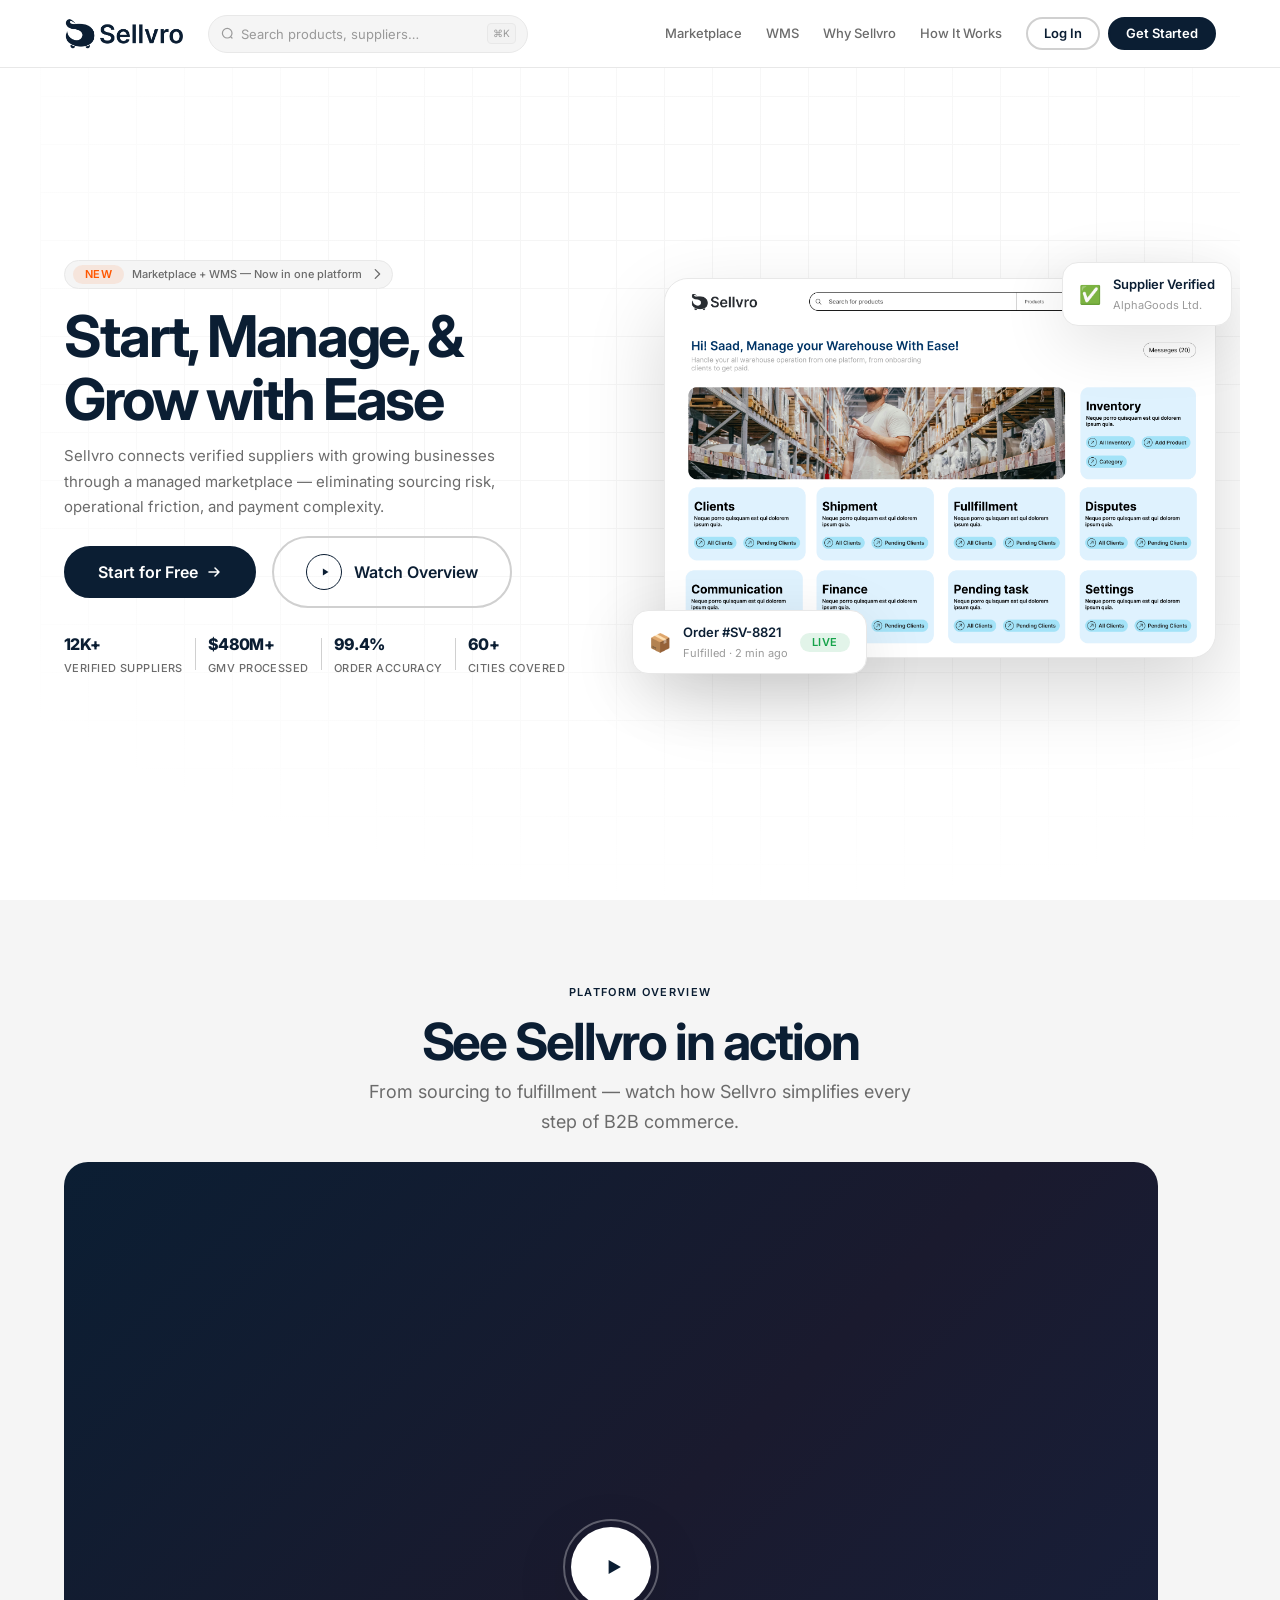
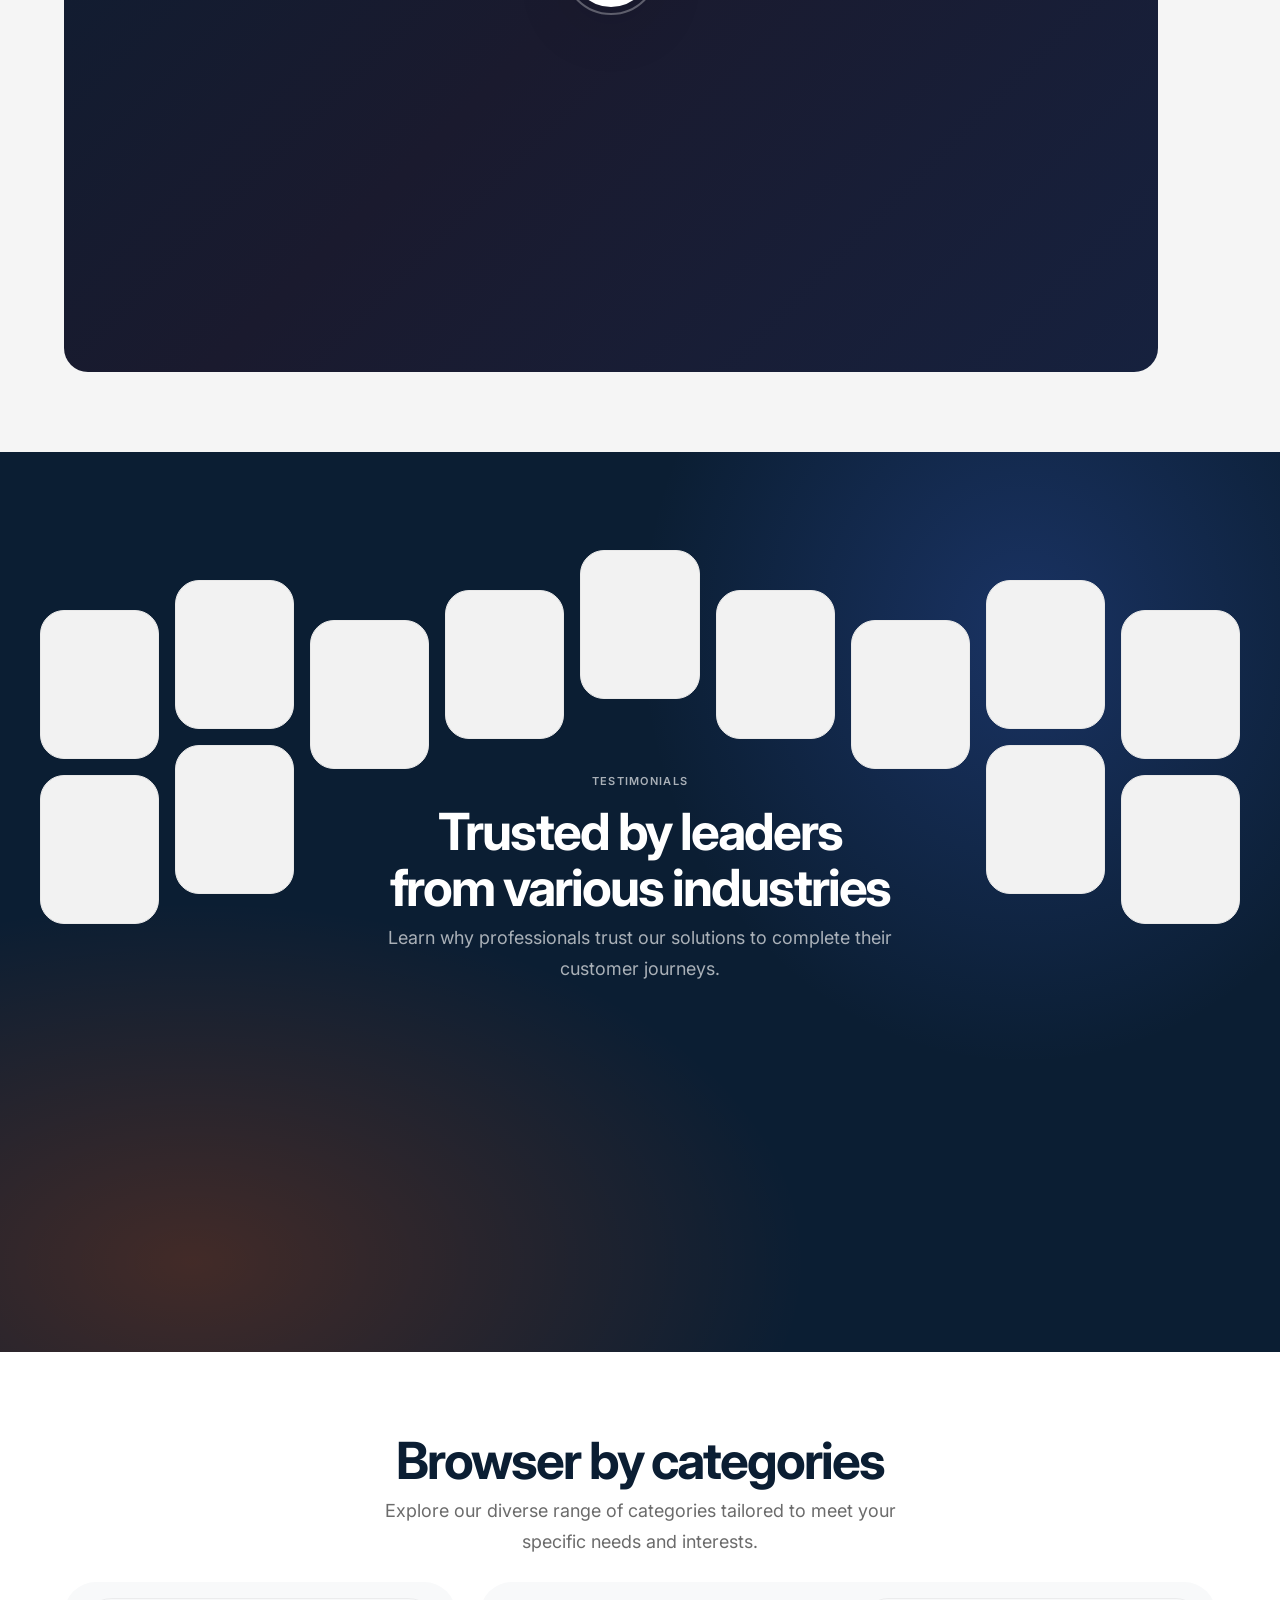
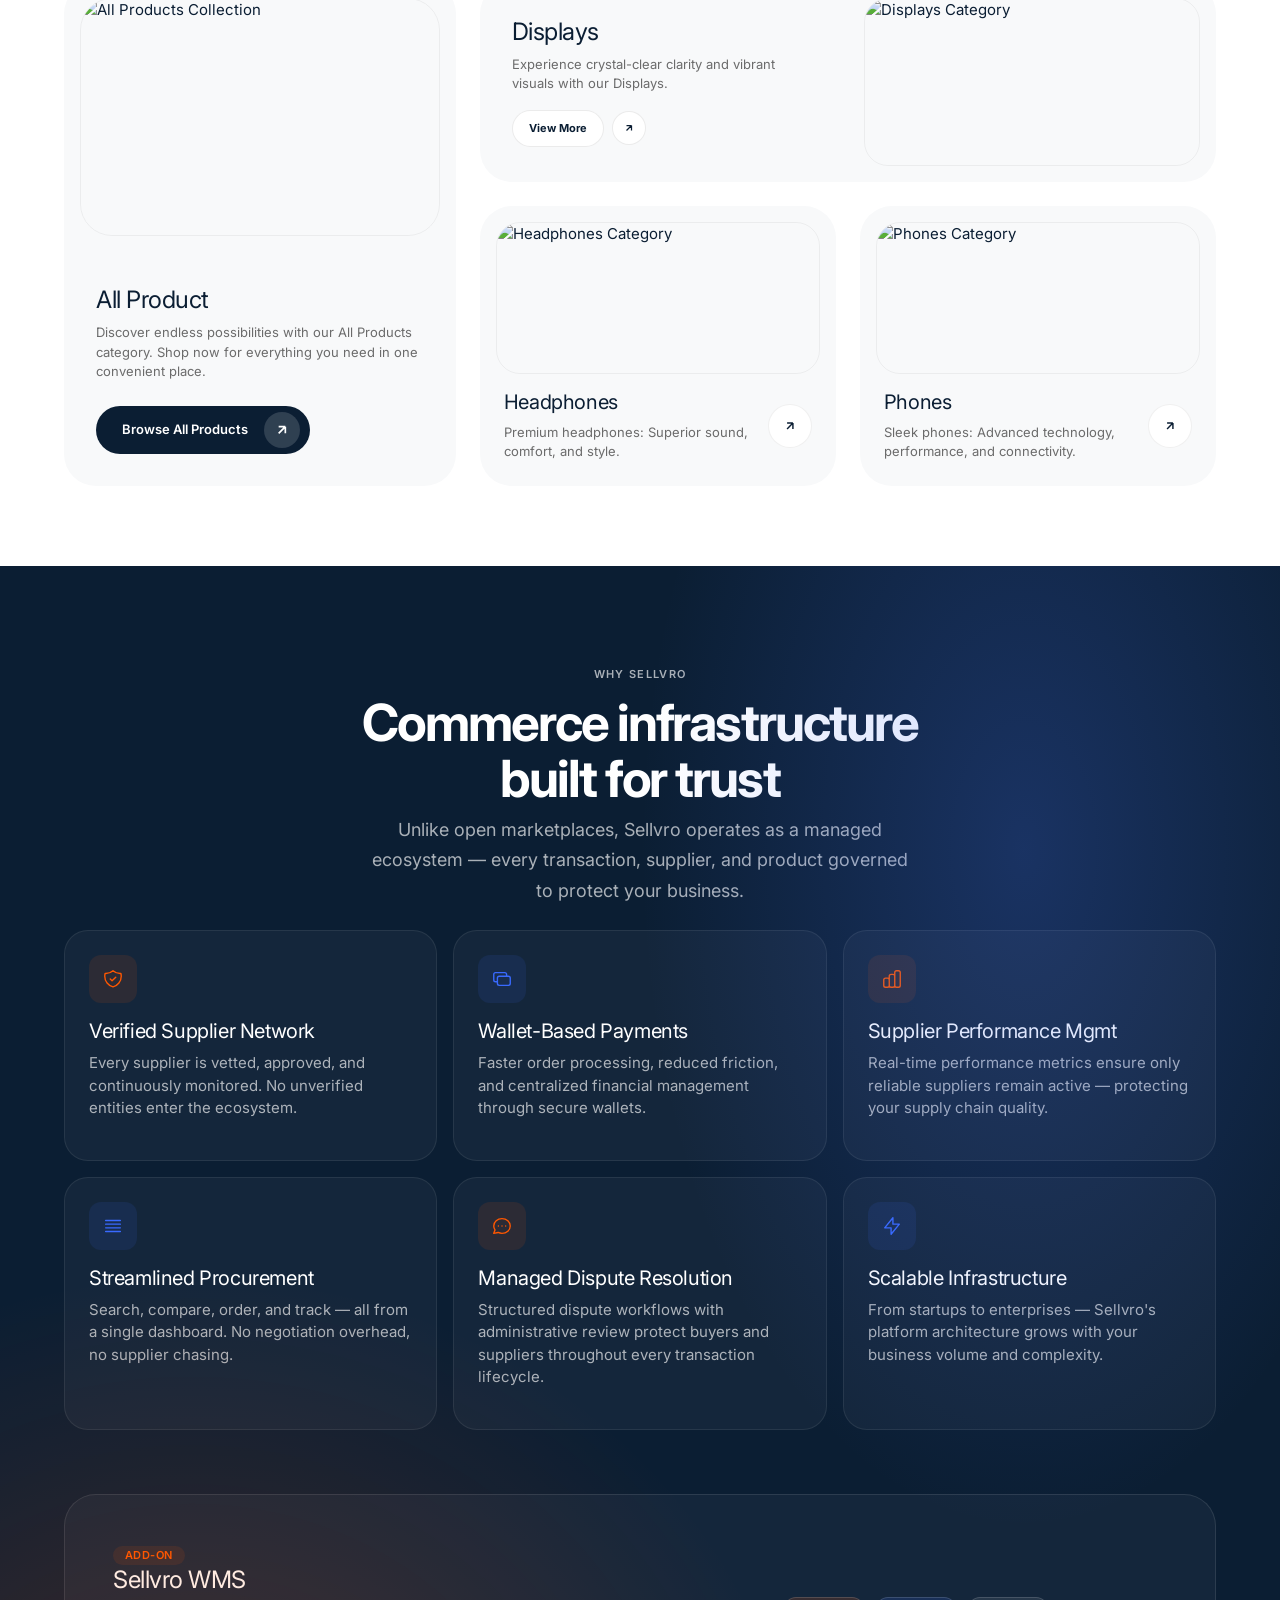
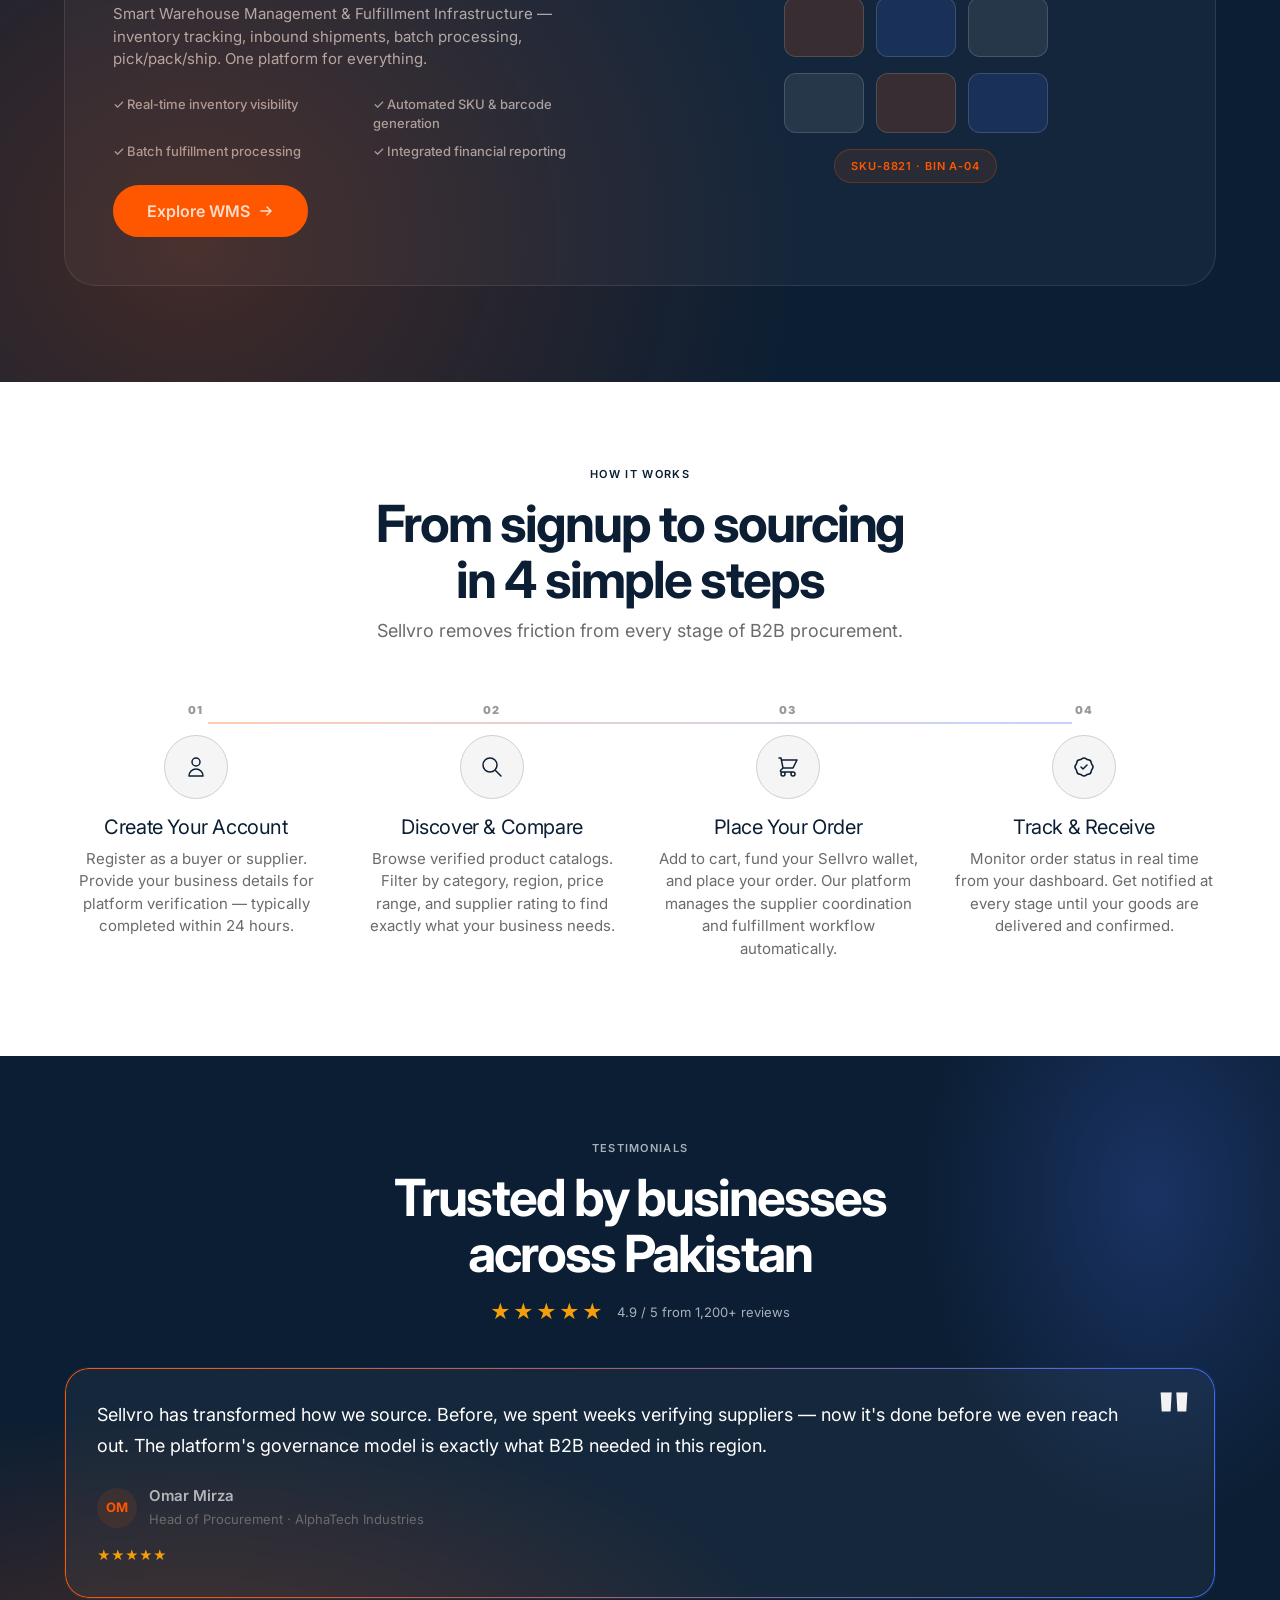
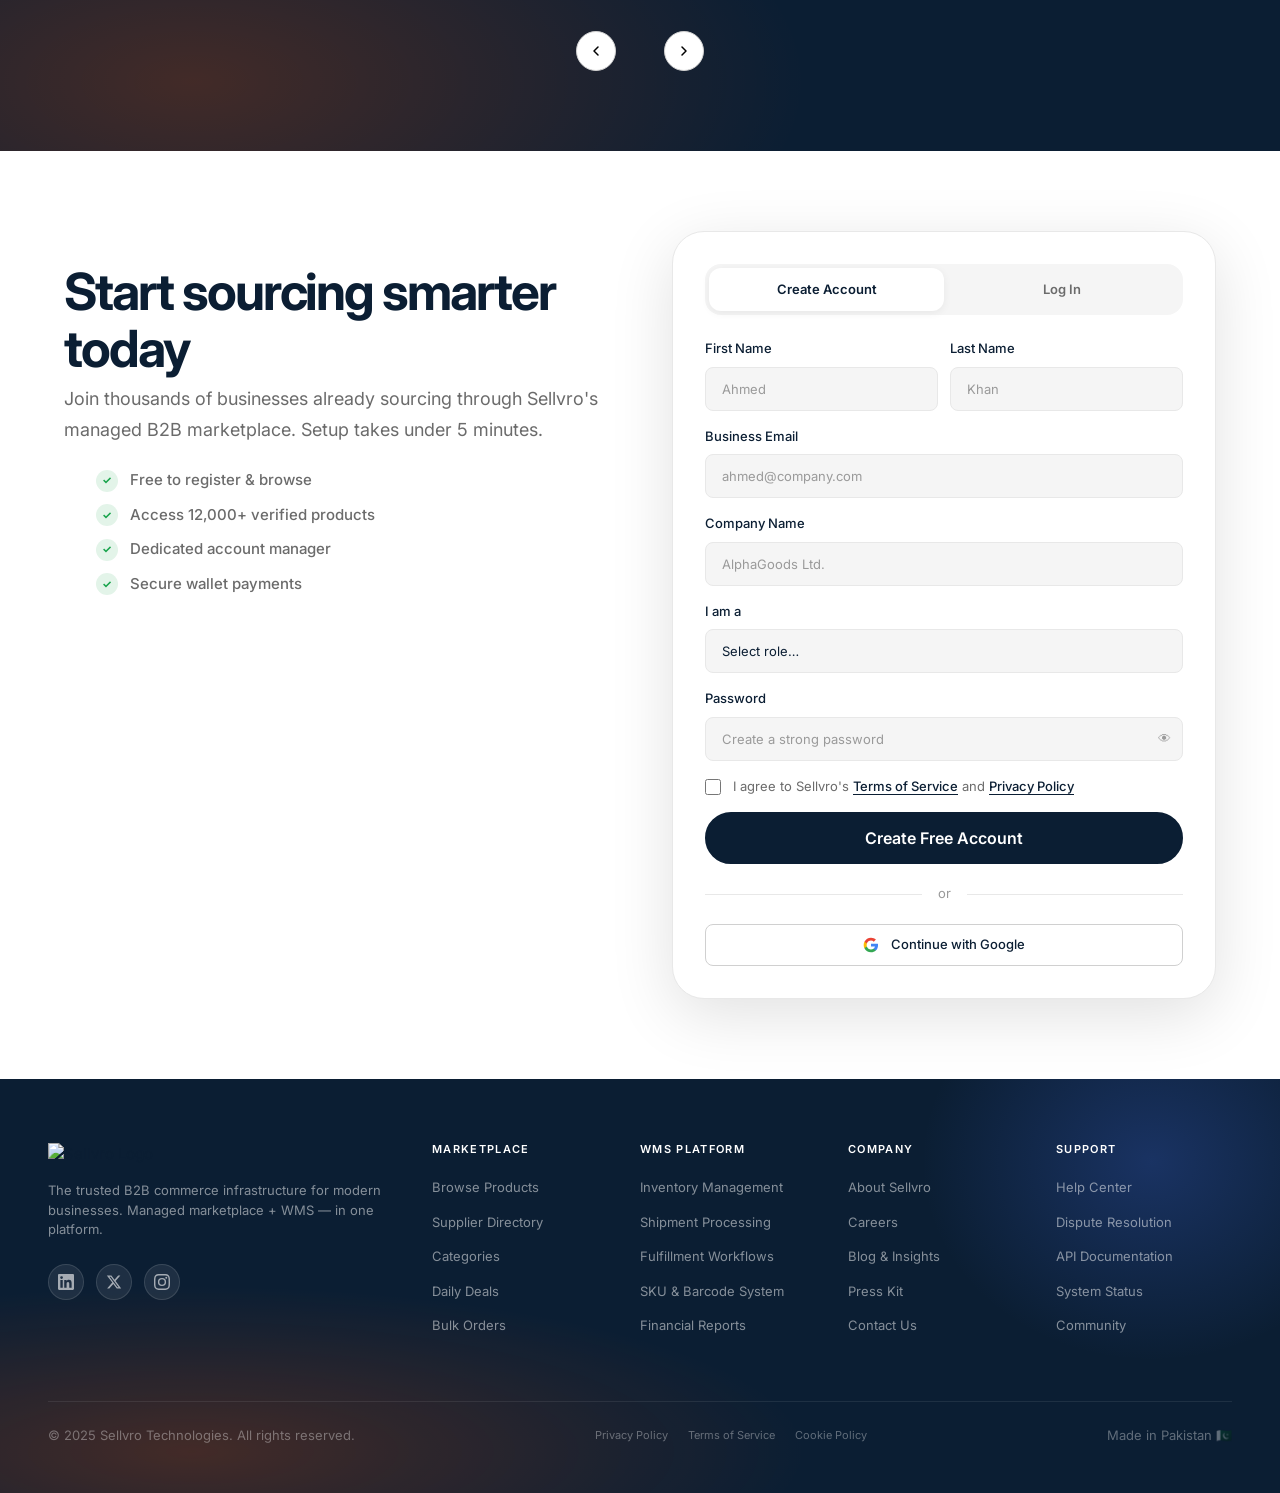
==== index.html @ 4a3aefc6 "8:10 pm 28 may 2026" ====
<!DOCTYPE html>
<html lang="en">
<head>
  <meta charset="UTF-8" />
  <meta name="viewport" content="width=device-width, initial-scale=1.0" />
  <title>Sellvro</title>
  <link rel="preconnect" href="https://fonts.googleapis.com" />
  <link rel="preconnect" href="https://fonts.gstatic.com" crossorigin />
  <link href="https://fonts.googleapis.com/css2?family=Inter:wght@300;400;500;600;700;800;900&display=swap" rel="stylesheet" />
  <link rel="stylesheet" href="https://cdn.jsdelivr.net/npm/bootstrap@5.3.3/dist/css/bootstrap.min.css" />
  <link rel="stylesheet" href="styles.css" />
  <link rel="icon" href="images\favicon.png" />
</head>
<body>

  <!-- ═══════════════════════════════════════ NAVBAR ═══════════════════════════════════════ -->
  <nav class="sv-nav" id="svNav">
    <div class="sv-nav__inner">
      <a href="#" class="sv-nav__logo">
        <img width="120px" src="images\logo.png" alt="Sellvro Logo" />
      </a>

      <div class="sv-nav__search" id="searchWrapper">
        <svg class="sv-nav__search-icon" viewBox="0 0 20 20" fill="none" xmlns="http://www.w3.org/2000/svg">
          <circle cx="9" cy="9" r="6" stroke="currentColor" stroke-width="1.5"/>
          <path d="M15 15L13.5 13.5" stroke="currentColor" stroke-width="1.5" stroke-linecap="round"/>
        </svg>
        <input type="text" class="sv-nav__search-input" placeholder="Search products, suppliers…" id="navSearch" />
        <kbd class="sv-nav__search-kbd">⌘K</kbd>
      </div>

      <ul class="sv-nav__links">
        <li><a href="#marketplace">Marketplace</a></li>
        <li><a href="#wms">WMS</a></li>
        <li><a href="#why-us">Why Sellvro</a></li>
        <li><a href="#process">How It Works</a></li>
      </ul>

      <div class="sv-nav__actions">
        <a href="#auth" class="sv-btn sv-btn--ghost sv-btn--sm" data-auth="login">Log In</a>
        <a href="#auth" class="sv-btn sv-btn--primary sv-btn--sm" data-auth="signup">Get Started</a>
      </div>

      <button class="sv-nav__burger" id="navBurger" aria-label="Toggle menu">
        <span></span><span></span><span></span>
      </button>
    </div>

    <div class="sv-nav__mobile-menu" id="mobileMenu">
      <ul>
        <li><a href="#marketplace">Marketplace</a></li>
        <li><a href="#wms">WMS</a></li>
        <li><a href="#why-us">Why Sellvro</a></li>
        <li><a href="#process">How It Works</a></li>
      </ul>
      <div class="sv-nav__mobile-actions">
        <a href="#auth" class="sv-btn sv-btn--ghost sv-btn--full" data-auth="login">Log In</a>
        <a href="#auth" class="sv-btn sv-btn--primary sv-btn--full" data-auth="signup">Get Started</a>
      </div>
    </div>
  </nav>

  <!-- ═══════════════════════════════════════ HERO ═══════════════════════════════════════ -->
  <section class="sv-hero" id="hero">
    <div class="sv-hero__bg-grid"></div>
    <div class="sv-hero__noise"></div>

    <div class="sv-hero__inner">
      <div class="sv-hero__badge">
        <span class="sv-badge sv-badge--orange">New</span>
        <span>Marketplace + WMS — Now in one platform</span>
        <svg viewBox="0 0 16 16" fill="none"><path d="M6 3l5 5-5 5" stroke="currentColor" stroke-width="1.5" stroke-linecap="round" stroke-linejoin="round"/></svg>
      </div>

      <h1 class="sv-hero__headline">
        Start, Manage, & <br> Grow with Ease
        <!-- The Trusted<br />
        <span class="sv-hero__headline-accent">B2B Commerce</span><br />
        Infrastructure -->
      </h1>

      <p class="sv-hero__sub">
        Sellvro connects verified suppliers with growing businesses through a managed marketplace — eliminating sourcing risk, operational friction, and payment complexity.
      </p>

      <div class="sv-hero__cta-group">
        <a href="#auth" class="sv-btn sv-btn--primary sv-btn--lg" data-auth="signup">
          Start for Free
          <svg viewBox="0 0 16 16" fill="none"><path d="M3 8h10M9 4l4 4-4 4" stroke="currentColor" stroke-width="1.5" stroke-linecap="round" stroke-linejoin="round"/></svg>
        </a>
        <a href="#video" class="sv-btn sv-btn--ghost sv-btn--lg sv-btn--play">
          <span class="sv-btn__play-ring">
            <svg viewBox="0 0 20 20" fill="none"><polygon points="7,5 15,10 7,15" fill="currentColor"/></svg>
          </span>
          Watch Overview
        </a>
      </div>

      <div class="sv-hero__stats">
        <div class="sv-hero__stat">
          <span class="sv-hero__stat-num">12K+</span>
          <span class="sv-hero__stat-label">Verified Suppliers</span>
        </div>
        <div class="sv-hero__stat-divider"></div>
        <div class="sv-hero__stat">
          <span class="sv-hero__stat-num">$480M+</span>
          <span class="sv-hero__stat-label">GMV Processed</span>
        </div>
        <div class="sv-hero__stat-divider"></div>
        <div class="sv-hero__stat">
          <span class="sv-hero__stat-num">99.4%</span>
          <span class="sv-hero__stat-label">Order Accuracy</span>
        </div>
        <div class="sv-hero__stat-divider"></div>
        <div class="sv-hero__stat">
          <span class="sv-hero__stat-num">60+</span>
          <span class="sv-hero__stat-label">Cities Covered</span>
        </div>
      </div>
    </div>

    <div class="sv-hero__visual">
      <div class="sv-hero__dashboard-mock">
        <img src="images/dashboard.png" alt="Dashboard Mockup" class="sv-hero__dashboard-img" />
      </div>
      <!-- floating cards -->
      <div class="sv-hero__float sv-hero__float--order">
        <div class="sv-float__icon">📦</div>
        <div class="sv-float__info">
          <span class="sv-float__title">Order #SV-8821</span>
          <span class="sv-float__sub">Fulfilled · 2 min ago</span>
        </div>
        <span class="sv-badge sv-badge--green">Live</span>
      </div>
      <div class="sv-hero__float sv-hero__float--supplier">
        <div class="sv-float__icon">✅</div>
        <div class="sv-float__info">
          <span class="sv-float__title">Supplier Verified</span>
          <span class="sv-float__sub">AlphaGoods Ltd.</span>
        </div>
      </div>
    </div>
  </section>

  <!-- ═══════════════════════════════════════ VIDEO ═══════════════════════════════════════ -->
  <section class="sv-section sv-video-section" id="video">
    <div class="container">
   <div class="sv-section__header sv-section__header--center">
        <span class="sv-eyebrow-b">Platform Overview</span>
        <h2 class="sv-h2">See Sellvro in action</h2>
        <p class="sv-body-lg sv-muted">From sourcing to fulfillment — watch how Sellvro simplifies every step of B2B commerce.</p>
      </div> 
      <div class="sv-video-wrapper">
        <div class="sv-video-thumbnail" id="videoThumb">
          <div class="sv-video-thumbnail__overlay">
            <button class="sv-video-play-btn" id="videoPlayBtn" aria-label="Play video">
              <span class="sv-video-play-btn__ring"></span>
              <svg viewBox="0 0 32 32" fill="none"><polygon points="11,8 25,16 11,24" fill="currentColor"/></svg>
            </button>
            <!-- <div class="sv-video-thumbnail__labels">
              <span class="sv-badge sv-badge--white">3:42</span>
              <span class="sv-badge sv-badge--orange">New</span>
            </div> -->
          </div>
          <div class="sv-video-thumbnail__gradient"><iframe width="100%" height="100%" src="https://www.youtube.com/embed/miBDRJuQ6Cs?si=dpXSiiM44aup3DoH" title="YouTube video player" frameborder="0" allow="accelerometer; autoplay; clipboard-write; encrypted-media; gyroscope; picture-in-picture; web-share" referrerpolicy="strict-origin-when-cross-origin" allowfullscreen></iframe></div>
          <div class="sv-video-thumbnail__bg"><iframe width="100%" height="100%" src="https://www.youtube.com/embed/miBDRJuQ6Cs?si=dpXSiiM44aup3DoH" title="YouTube video player" frameborder="0" allow="accelerometer; autoplay; clipboard-write; encrypted-media; gyroscope; picture-in-picture; web-share" referrerpolicy="strict-origin-when-cross-origin" allowfullscreen></iframe></div>
        </div>
        <!-- Modal -->
        <div class="sv-video-modal" id="videoModal">
          <div class="sv-video-modal__backdrop" id="videoModalBackdrop"></div>
          <div class="sv-video-modal__inner">
            <button class="sv-video-modal__close" id="videoModalClose">✕</button>
            <div class="sv-video-modal__frame">
              <div class="sv-video-placeholder">
                <iframe width="100%" height="100%" src="https://www.youtube.com/embed/miBDRJuQ6Cs?si=dpXSiiM44aup3DoH" title="YouTube video player" frameborder="0" allow="accelerometer; autoplay; clipboard-write; encrypted-media; gyroscope; picture-in-picture; web-share" referrerpolicy="strict-origin-when-cross-origin" allowfullscreen></iframe>
              </div>
            </div>
          </div>
        </div>
      </div>
    </div>
  </section>

  <!-- ═══════════════════════════════════════ INFLUENCER COLLAB ═══════════════════════════════════════ -->
<section class="sv-section sv-video-collab" id="marketplace">
  <div class="sv-video-collab__container">
    
    <div class="sv-video-grid-wrapper">
      
      <div class="sv-video-track-col sv-track-col--1">
        <div class="sv-video-card-frame">
          <video autoplay loop muted playsinline src="https://assets.mixkit.co/videos/preview/mixkit-man-holding-a-smartphone-in-his-hand-40546-large.mp4"></video>
        </div>
        <div class="sv-video-card-frame">
          <video autoplay loop muted playsinline src="https://assets.mixkit.co/videos/preview/mixkit-woman-working-on-a-laptop-in-a-bright-office-41584-large.mp4"></video>
        </div>
      </div>

      <div class="sv-video-track-col sv-track-col--2">
        <div class="sv-video-card-frame">
          <video autoplay loop muted playsinline src="https://assets.mixkit.co/videos/preview/mixkit-young-man-working-on-a-laptop-in-a-cafe-41578-large.mp4"></video>
        </div>
        <div class="sv-video-card-frame">
          <video autoplay loop muted playsinline src="https://assets.mixkit.co/videos/preview/mixkit-woman-smiling-at-the-camera-in-a-workspace-41589-large.mp4"></video>
        </div>
      </div>

      <div class="sv-video-track-col sv-track-col--3">
        <div class="sv-video-card-frame">
          <video autoplay loop muted playsinline src="https://assets.mixkit.co/videos/preview/mixkit-man-in-a-suit-working-on-a-laptop-41580-large.mp4"></video>
        </div>
      </div>

      <div class="sv-video-track-col sv-track-col--4">
        <div class="sv-video-card-frame">
          <video autoplay loop muted playsinline src="https://assets.mixkit.co/videos/preview/mixkit-professional-woman-working-in-office-41582-large.mp4"></video>
        </div>
      </div>

      <div class="sv-video-track-col sv-track-col--5">
        <div class="sv-video-card-frame">
          <video autoplay loop muted playsinline src="https://assets.mixkit.co/videos/preview/mixkit-young-businessman-in-office-41591-large.mp4"></video>
        </div>
      </div>

      <div class="sv-video-track-col sv-track-col--6">
        <div class="sv-video-card-frame">
          <video autoplay loop muted playsinline src="https://assets.mixkit.co/videos/preview/mixkit-businesswoman-working-at-her-desk-41587-large.mp4"></video>
        </div>
      </div>

      <div class="sv-video-track-col sv-track-col--7">
        <div class="sv-video-card-frame">
          <video autoplay loop muted playsinline src="https://assets.mixkit.co/videos/preview/mixkit-man-smiling-working-in-a-modern-office-41595-large.mp4"></video>
        </div>
      </div>

      <div class="sv-video-track-col sv-track-col--8">
        <div class="sv-video-card-frame">
          <video autoplay loop muted playsinline src="https://assets.mixkit.co/videos/preview/mixkit-woman-typing-on-a-laptop-keyboard-41585-large.mp4"></video>
        </div>
        <div class="sv-video-card-frame">
          <video autoplay loop muted playsinline src="https://assets.mixkit.co/videos/preview/mixkit-man-looking-at-financial-charts-on-a-monitor-41593-large.mp4"></video>
        </div>
      </div>

      <div class="sv-video-track-col sv-track-col--9">
        <div class="sv-video-card-frame">
          <video autoplay loop muted playsinline src="https://assets.mixkit.co/videos/preview/mixkit-smiling-woman-at-her-office-desk-41588-large.mp4"></video>
        </div>
        <div class="sv-video-card-frame">
          <video autoplay loop muted playsinline src="https://assets.mixkit.co/videos/preview/mixkit-young-man-entering-a-business-meeting-41597-large.mp4"></video>
        </div>
      </div>

    </div>

    <div class="sv-video-collab__content">
      <span class="sv-badge sv-badge--neutral">Testimonials</span>
      <h2 class="sv-h2">Trusted by leaders<br>from various industries</h2>
      <p class="sv-body-lg sv-muted">Learn why professionals trust our solutions to complete their customer journeys.</p>
    </div>

  </div>
</section>



  <!-- ═══════════════════════════════════════ DEALS ═══════════════════════════════════════ -->
<!-- 
  <section class="sv-section sv-deals-section" id="deals">
    <div class="container">
      <div class="sv-section">
        <div class="sv-section__header">
          <span class="sv-eyebrow sv-eyebrow--orange">Limited Time</span>
          <h2 class="sv-h2">Today's Best Deals</h2>
          <p class="sv-body-lg sv-muted">Exclusive bulk pricing on verified products — updated daily for B2B buyers.</p>
        </div>

        <div class="sv-deals-countdown" id="dealsCountdown">
          <span class="sv-deals-countdown__label">Deals refresh in</span>
          <div class="sv-deals-countdown__units">
            <div class="sv-countdown-unit"><span id="cdHours">08</span><small>hrs</small></div>
            <div class="sv-countdown-sep">:</div>
            <div class="sv-countdown-unit"><span id="cdMins">34</span><small>min</small></div>
            <div class="sv-countdown-sep">:</div>
            <div class="sv-countdown-unit"><span id="cdSecs">12</span><small>sec</small></div>
          </div>
        </div>
      </div>

      <div class="sv-deals-grid">
        
        <div class="sv-deal-card sv-deal-card--hot">
          <div class="sv-deal-card__badge-group">
            <span class="sv-badge sv-badge--orange">Hot Deal</span>
            <span class="sv-badge sv-badge--dark">-32%</span>
          </div>
          <div class="sv-deal-card__img sv-deal-card__img--1"></div>
          <div class="sv-deal-card__body">
            <span class="sv-caption sv-muted">Electronics · Bulk</span>
            <h4 class="sv-h5">Industrial LED Lighting Kit</h4>
            <div class="sv-deal-card__pricing">
              <span class="sv-deal-card__price">$48<small>/unit</small></span>
              <span class="sv-deal-card__original">$71</span>
            </div>
            <div class="sv-deal-card__moq">Min. Order: 200 units</div>
            <div class="sv-deal-card__progress-wrap">
              <div class="sv-deal-card__progress"><div class="sv-deal-card__progress-fill" style="width:73%"></div></div>
              <span class="sv-caption sv-muted">73% claimed</span>
            </div>
            <a href="#auth" class="sv-btn sv-btn--primary sv-btn--full sv-btn--sm" data-auth="signup">Order Now</a>
          </div>
        </div>

        <div class="sv-deal-card">
          <div class="sv-deal-card__badge-group">
            <span class="sv-badge sv-badge--blue">Trending</span>
            <span class="sv-badge sv-badge--dark">-18%</span>
          </div>
          <div class="sv-deal-card__img sv-deal-card__img--2"></div>
          <div class="sv-deal-card__body">
            <span class="sv-caption sv-muted">Packaging · Wholesale</span>
            <h4 class="sv-h5">Corrugated Shipping Boxes (500pk)</h4>
            <div class="sv-deal-card__pricing">
              <span class="sv-deal-card__price">$0.38<small>/pc</small></span>
              <span class="sv-deal-card__original">$0.46</span>
            </div>
            <div class="sv-deal-card__moq">Min. Order: 500 units</div>
            <div class="sv-deal-card__progress-wrap">
              <div class="sv-deal-card__progress"><div class="sv-deal-card__progress-fill sv-deal-card__progress-fill--blue" style="width:41%"></div></div>
              <span class="sv-caption sv-muted">41% claimed</span>
            </div>
            <a href="#auth" class="sv-btn sv-btn--outline sv-btn--full sv-btn--sm" data-auth="signup">Order Now</a>
          </div>
        </div>

        <div class="sv-deal-card">
          <div class="sv-deal-card__badge-group">
            <span class="sv-badge sv-badge--dark">New Arrival</span>
            <span class="sv-badge sv-badge--orange">-24%</span>
          </div>
          <div class="sv-deal-card__img sv-deal-card__img--3"></div>
          <div class="sv-deal-card__body">
            <span class="sv-caption sv-muted">Safety · Industrial</span>
            <h4 class="sv-h5">PPE Safety Helmet (Bulk Pack)</h4>
            <div class="sv-deal-card__pricing">
              <span class="sv-deal-card__price">$6.20<small>/unit</small></span>
              <span class="sv-deal-card__original">$8.15</span>
            </div>
            <div class="sv-deal-card__moq">Min. Order: 100 units</div>
            <div class="sv-deal-card__progress-wrap">
              <div class="sv-deal-card__progress"><div class="sv-deal-card__progress-fill" style="width:89%"></div></div>
              <span class="sv-caption sv-muted">89% claimed</span>
            </div>
            <a href="#auth" class="sv-btn sv-btn--outline sv-btn--full sv-btn--sm" data-auth="signup">Order Now</a>
          </div>
        </div>

        <div class="sv-deal-card">
          <div class="sv-deal-card__badge-group">
            <span class="sv-badge sv-badge--blue">Clearance</span>
            <span class="sv-badge sv-badge--dark">-40%</span>
          </div>
          <div class="sv-deal-card__img sv-deal-card__img--4"></div>
          <div class="sv-deal-card__body">
            <span class="sv-caption sv-muted">Office · Supplies</span>
            <h4 class="sv-h5">Thermal Label Printer Roll (50pk)</h4>
            <div class="sv-deal-card__pricing">
              <span class="sv-deal-card__price">$12<small>/roll</small></span>
              <span class="sv-deal-card__original">$20</span>
            </div>
            <div class="sv-deal-card__moq">Min. Order: 50 units</div>
            <div class="sv-deal-card__progress-wrap">
              <div class="sv-deal-card__progress"><div class="sv-deal-card__progress-fill sv-deal-card__progress-fill--blue" style="width:60%"></div></div>
              <span class="sv-caption sv-muted">60% claimed</span>
            </div>
            <a href="#auth" class="sv-btn sv-btn--outline sv-btn--full sv-btn--sm" data-auth="signup">Order Now</a>
          </div>
        </div>
      </div>

      <div class="sv-section__footer-cta">
        <a href="#auth" class="sv-btn sv-btn--ghost sv-btn--lg" data-auth="signup">Browse All Deals
          <svg viewBox="0 0 16 16" fill="none"><path d="M3 8h10M9 4l4 4-4 4" stroke="currentColor" stroke-width="1.5" stroke-linecap="round" stroke-linejoin="round"/></svg>
        </a>
      </div>
    </div>
  </section>  -->



  <!-- ═══════════════════════════════════════ categories ═══════════════════════════════════════ -->

<section class="sv-section sv-categories-section" id="categories">
  <div class="container">
    
    <div class="sv-section__header text-center">
      <h2 class="sv-h2">Browser by categories</h2>
      <p class="sv-body-lg sv-muted">Explore our diverse range of categories tailored to meet your specific needs and interests.</p>
    </div>

    <div class="sv-bento-grid">
      
      <div class="sv-bento-card sv-bento-card--vertical">
        <div class="sv-bento-card__img-holder">
          <img src="auto=format&fit=crop&w=600&q=80" alt="All Products Collection" class="sv-bento-card__img">
        </div>
        <div class="sv-bento-card__content">
          <h3 class="sv-h3">All Product</h3>
          <p class="sv-body-sm sv-muted">Discover endless possibilities with our All Products category. Shop now for everything you need in one convenient place.</p>
          <div class="sv-bento-card__actions">
            <a href="#" class="sv-btn sv-btn--primary-round">
              <span>Browse All Products</span>
              <span class="sv-btn-icon">
                <svg width="14" height="14" viewBox="0 0 24 24" fill="none" stroke="currentColor" stroke-width="2.5"><path d="M7 17L17 7M17 7H7M17 7V17"/></svg>
              </span>
            </a>
          </div>
        </div>
      </div>

      <div class="sv-bento-card sv-bento-card--horizontal">
        <div class="sv-bento-card__content">
          <h3 class="sv-h3">Displays</h3>
          <p class="sv-body-sm sv-muted">Experience crystal-clear clarity and vibrant visuals with our Displays.</p>
          <div class="sv-bento-card__actions">
            <a href="#" class="sv-btn sv-btn--secondary-inline">
              <span>View More</span>
            </a>
            <span class="sv-arrow-circle">
                <svg width="12" height="12" viewBox="0 0 24 24" fill="none" stroke="currentColor" stroke-width="2.5"><path d="M7 17L17 7M17 7H7M17 7V17"/></svg>
            </span>
          </div>
        </div>
        <div class="sv-bento-card__img-holder">
          <img src="auto=format&fit=crop&w=500&q=80" alt="Displays Category" class="sv-bento-card__img">
        </div>
      </div>

      <div class="sv-bento-card sv-bento-card--square">
        <div class="sv-bento-card__img-holder">
          <img src="auto=format&fit=crop&w=400&q=80" alt="Headphones Category" class="sv-bento-card__img">
        </div>
        <div class="sv-bento-card__content">
          <div class="sv-bento-card__footer-row">
            <div class="sv-bento-card__text">
              <h3 class="sv-h4">Headphones</h3>
              <p class="sv-body-sm sv-muted">Premium headphones: Superior sound, comfort, and style.</p>
            </div>
            <a href="#" class="sv-arrow-circle sv-arrow-circle--ghost">
              <svg width="14" height="14" viewBox="0 0 24 24" fill="none" stroke="currentColor" stroke-width="2.5"><path d="M7 17L17 7M17 7H7M17 7V17"/></svg>
            </a>
          </div>
        </div>
      </div>

      <div class="sv-bento-card sv-bento-card--square">
        <div class="sv-bento-card__img-holder">
          <img src="auto=format&fit=crop&w=400&q=80" alt="Phones Category" class="sv-bento-card__img">
        </div>
        <div class="sv-bento-card__content">
          <div class="sv-bento-card__footer-row">
            <div class="sv-bento-card__text">
              <h3 class="sv-h4">Phones</h3>
              <p class="sv-body-sm sv-muted">Sleek phones: Advanced technology, performance, and connectivity.</p>
            </div>
            <a href="#" class="sv-arrow-circle sv-arrow-circle--ghost">
              <svg width="14" height="14" viewBox="0 0 24 24" fill="none" stroke="currentColor" stroke-width="2.5"><path d="M7 17L17 7M17 7H7M17 7V17"/></svg>
            </a>
          </div>
        </div>
      </div>

    </div>
  </div>
</section>

  <!-- ═══════════════════════════════════════ FEATURED PRODUCTS ═══════════════════════════════════════ -->
<!--   <section class="sv-section sv-products-section" id="products">
    <div class="container">
      <div class="sv-section__header">
        <span class="sv-eyebrow">Top Sellers</span>
        <h2 class="sv-h2">Most Ordered Products</h2>
        <p class="sv-body-lg sv-muted">High-volume, top-rated products from verified suppliers — consistently in demand.</p>
      </div>

      <div class="sv-products-filter" id="productFilter">
        <button class="sv-filter-btn sv-filter-btn--active" data-filter="all">All Products</button>
        <button class="sv-filter-btn" data-filter="electronics">Electronics</button>
        <button class="sv-filter-btn" data-filter="packaging">Packaging</button>
        <button class="sv-filter-btn" data-filter="industrial">Industrial</button>
        <button class="sv-filter-btn" data-filter="office">Office</button>
      </div>

      <div class="sv-products-grid" id="productsGrid">
        <div class="sv-product-card" data-category="electronics">
          <div class="sv-product-card__img sv-product-card__img--1">
            <span class="sv-product-card__rank">#1</span>
          </div>
          <div class="sv-product-card__body">
            <div class="sv-product-card__meta">
              <span class="sv-caption sv-muted">Electronics</span>
              <div class="sv-product-card__rating">★★★★★ <span class="sv-caption sv-muted">(842)</span></div>
            </div>
            <h4 class="sv-h5">USB-C Fast Charging Cables (Bulk)</h4>
            <div class="sv-product-card__pricing">
              <span class="sv-product-price">$1.20<small>/unit</small></span>
              <span class="sv-product-moq">MOQ: 500</span>
            </div>
            <a href="#auth" class="sv-btn sv-btn--primary sv-btn--full sv-btn--sm" data-auth="signup">Add to Cart</a>
          </div>
        </div>

        <div class="sv-product-card" data-category="packaging">
          <div class="sv-product-card__img sv-product-card__img--2">
            <span class="sv-product-card__rank">#2</span>
          </div>
          <div class="sv-product-card__body">
            <div class="sv-product-card__meta">
              <span class="sv-caption sv-muted">Packaging</span>
              <div class="sv-product-card__rating">★★★★☆ <span class="sv-caption sv-muted">(614)</span></div>
            </div>
            <h4 class="sv-h5">Bubble Wrap Roll 100m (Industrial)</h4>
            <div class="sv-product-card__pricing">
              <span class="sv-product-price">$18<small>/roll</small></span>
              <span class="sv-product-moq">MOQ: 50</span>
            </div>
            <a href="#auth" class="sv-btn sv-btn--outline sv-btn--full sv-btn--sm" data-auth="signup">Add to Cart</a>
          </div>
        </div>

        <div class="sv-product-card" data-category="industrial">
          <div class="sv-product-card__img sv-product-card__img--3">
            <span class="sv-product-card__rank">#3</span>
          </div>
          <div class="sv-product-card__body">
            <div class="sv-product-card__meta">
              <span class="sv-caption sv-muted">Industrial</span>
              <div class="sv-product-card__rating">★★★★★ <span class="sv-caption sv-muted">(389)</span></div>
            </div>
            <h4 class="sv-h5">Industrial Work Gloves (Heavy Duty)</h4>
            <div class="sv-product-card__pricing">
              <span class="sv-product-price">$2.40<small>/pair</small></span>
              <span class="sv-product-moq">MOQ: 200</span>
            </div>
            <a href="#auth" class="sv-btn sv-btn--outline sv-btn--full sv-btn--sm" data-auth="signup">Add to Cart</a>
          </div>
        </div>

        <div class="sv-product-card" data-category="office">
          <div class="sv-product-card__img sv-product-card__img--4">
            <span class="sv-product-card__rank">#4</span>
          </div>
          <div class="sv-product-card__body">
            <div class="sv-product-card__meta">
              <span class="sv-caption sv-muted">Office</span>
              <div class="sv-product-card__rating">★★★★☆ <span class="sv-caption sv-muted">(201)</span></div>
            </div>
            <h4 class="sv-h5">A4 Copy Paper Ream (80gsm)</h4>
            <div class="sv-product-card__pricing">
              <span class="sv-product-price">$3.80<small>/ream</small></span>
              <span class="sv-product-moq">MOQ: 100</span>
            </div>
            <a href="#auth" class="sv-btn sv-btn--outline sv-btn--full sv-btn--sm" data-auth="signup">Add to Cart</a>
          </div>
        </div>

        <div class="sv-product-card" data-category="electronics">
          <div class="sv-product-card__img sv-product-card__img--5">
            <span class="sv-product-card__rank">#5</span>
          </div>
          <div class="sv-product-card__body">
            <div class="sv-product-card__meta">
              <span class="sv-caption sv-muted">Electronics</span>
              <div class="sv-product-card__rating">★★★★★ <span class="sv-caption sv-muted">(540)</span></div>
            </div>
            <h4 class="sv-h5">RFID Barcode Scanner (Wireless)</h4>
            <div class="sv-product-card__pricing">
              <span class="sv-product-price">$34<small>/unit</small></span>
              <span class="sv-product-moq">MOQ: 20</span>
            </div>
            <a href="#auth" class="sv-btn sv-btn--outline sv-btn--full sv-btn--sm" data-auth="signup">Add to Cart</a>
          </div>
        </div>

        <div class="sv-product-card" data-category="packaging">
          <div class="sv-product-card__img sv-product-card__img--6">
            <span class="sv-product-card__rank">#6</span>
          </div>
          <div class="sv-product-card__body">
            <div class="sv-product-card__meta">
              <span class="sv-caption sv-muted">Packaging</span>
              <div class="sv-product-card__rating">★★★★☆ <span class="sv-caption sv-muted">(298)</span></div>
            </div>
            <h4 class="sv-h5">Stretch Wrap Film Pallet Roll</h4>
            <div class="sv-product-card__pricing">
              <span class="sv-product-price">$22<small>/roll</small></span>
              <span class="sv-product-moq">MOQ: 30</span>
            </div>
            <a href="#auth" class="sv-btn sv-btn--outline sv-btn--full sv-btn--sm" data-auth="signup">Add to Cart</a>
          </div>
        </div>
      </div>

      <div class="sv-section__footer-cta">
        <a href="#auth" class="sv-btn sv-btn--ghost sv-btn--lg" data-auth="signup">View Full Catalog
          <svg viewBox="0 0 16 16" fill="none"><path d="M3 8h10M9 4l4 4-4 4" stroke="currentColor" stroke-width="1.5" stroke-linecap="round" stroke-linejoin="round"/></svg>
        </a>
      </div>
    </div>
  </section> -->

  <!-- ═══════════════════════════════════════ WHY US ═══════════════════════════════════════ -->
  <section class="sv-section sv-whyus-section" id="why-us">
    <div class="sv-whyus-section__bg"></div>
    <div class="container">
      <div class="sv-section__header sv-section__header--center sv-section__header--light">
        <span class="sv-eyebrow sv-eyebrow--white">Why Sellvro</span>
        <h2 class="sv-h2 sv-h2--white">Commerce infrastructure<br />built for trust</h2>
        <p class="sv-body-lg sv-muted-white">Unlike open marketplaces, Sellvro operates as a managed ecosystem — every transaction, supplier, and product governed to protect your business.</p>
      </div>

      <div class="sv-whyus-grid">
        <div class="sv-why-card">
          <div class="sv-why-card__icon sv-why-card__icon--orange">
            <svg viewBox="0 0 24 24" fill="none"><path d="M9 12l2 2 4-4m5.618-4.016A11.955 11.955 0 0112 2.944a11.955 11.955 0 01-8.618 3.04A12.02 12.02 0 003 9c0 5.591 3.824 10.29 9 11.622 5.176-1.332 9-6.03 9-11.622 0-1.042-.133-2.052-.382-3.016z" stroke="currentColor" stroke-width="1.5" stroke-linecap="round" stroke-linejoin="round"/></svg>
          </div>
          <h3 class="sv-h4 sv-h4--white">Verified Supplier Network</h3>
          <p class="sv-body sv-muted-white">Every supplier is vetted, approved, and continuously monitored. No unverified entities enter the ecosystem.</p>
        </div>

        <div class="sv-why-card">
          <div class="sv-why-card__icon sv-why-card__icon--blue">
            <svg viewBox="0 0 24 24" fill="none"><path d="M17 9V7a2 2 0 00-2-2H5a2 2 0 00-2 2v6a2 2 0 002 2h2m2 4h10a2 2 0 002-2v-6a2 2 0 00-2-2H9a2 2 0 00-2 2v6a2 2 0 002 2z" stroke="currentColor" stroke-width="1.5" stroke-linecap="round" stroke-linejoin="round"/></svg>
          </div>
          <h3 class="sv-h4 sv-h4--white">Wallet-Based Payments</h3>
          <p class="sv-body sv-muted-white">Faster order processing, reduced friction, and centralized financial management through secure wallets.</p>
        </div>

        <div class="sv-why-card">
          <div class="sv-why-card__icon sv-why-card__icon--orange">
            <svg viewBox="0 0 24 24" fill="none"><path d="M9 19v-6a2 2 0 00-2-2H5a2 2 0 00-2 2v6a2 2 0 002 2h2a2 2 0 002-2zm0 0V9a2 2 0 012-2h2a2 2 0 012 2v10m-6 0a2 2 0 002 2h2a2 2 0 002-2m0 0V5a2 2 0 012-2h2a2 2 0 012 2v14a2 2 0 01-2 2h-2a2 2 0 01-2-2z" stroke="currentColor" stroke-width="1.5" stroke-linecap="round" stroke-linejoin="round"/></svg>
          </div>
          <h3 class="sv-h4 sv-h4--white">Supplier Performance Mgmt</h3>
          <p class="sv-body sv-muted-white">Real-time performance metrics ensure only reliable suppliers remain active — protecting your supply chain quality.</p>
        </div>

        <div class="sv-why-card">
          <div class="sv-why-card__icon sv-why-card__icon--blue">
            <svg viewBox="0 0 24 24" fill="none"><path d="M4 6h16M4 10h16M4 14h16M4 18h16" stroke="currentColor" stroke-width="1.5" stroke-linecap="round"/></svg>
          </div>
          <h3 class="sv-h4 sv-h4--white">Streamlined Procurement</h3>
          <p class="sv-body sv-muted-white">Search, compare, order, and track — all from a single dashboard. No negotiation overhead, no supplier chasing.</p>
        </div>

        <div class="sv-why-card">
          <div class="sv-why-card__icon sv-why-card__icon--orange">
            <svg viewBox="0 0 24 24" fill="none"><path d="M8 12h.01M12 12h.01M16 12h.01M21 12c0 4.418-4.03 8-9 8a9.863 9.863 0 01-4.255-.949L3 20l1.395-3.72C3.512 15.042 3 13.574 3 12c0-4.418 4.03-8 9-8s9 3.582 9 8z" stroke="currentColor" stroke-width="1.5" stroke-linecap="round" stroke-linejoin="round"/></svg>
          </div>
          <h3 class="sv-h4 sv-h4--white">Managed Dispute Resolution</h3>
          <p class="sv-body sv-muted-white">Structured dispute workflows with administrative review protect buyers and suppliers throughout every transaction lifecycle.</p>
        </div>

        <div class="sv-why-card">
          <div class="sv-why-card__icon sv-why-card__icon--blue">
            <svg viewBox="0 0 24 24" fill="none"><path d="M13 10V3L4 14h7v7l9-11h-7z" stroke="currentColor" stroke-width="1.5" stroke-linecap="round" stroke-linejoin="round"/></svg>
          </div>
          <h3 class="sv-h4 sv-h4--white">Scalable Infrastructure</h3>
          <p class="sv-body sv-muted-white">From startups to enterprises — Sellvro's platform architecture grows with your business volume and complexity.</p>
        </div>
      </div>

      <!-- WMS callout -->
      <div class="sv-wms-callout" id="wms">
        <div class="sv-wms-callout__content">
          <span class="sv-badge sv-badge--orange">Add-On</span>
          <h3 class="sv-h3 sv-h3--white">Sellvro WMS</h3>
          <p class="sv-body sv-muted-white">Smart Warehouse Management &amp; Fulfillment Infrastructure — inventory tracking, inbound shipments, batch processing, pick/pack/ship. One platform for everything.</p>
          <div class="sv-wms-callout__features">
            <span>✓ Real-time inventory visibility</span>
            <span>✓ Automated SKU &amp; barcode generation</span>
            <span>✓ Batch fulfillment processing</span>
            <span>✓ Integrated financial reporting</span>
          </div>
          <a href="#auth" class="sv-btn sv-btn--orange sv-btn--lg" data-auth="signup">Explore WMS
            <svg viewBox="0 0 16 16" fill="none"><path d="M3 8h10M9 4l4 4-4 4" stroke="currentColor" stroke-width="1.5" stroke-linecap="round" stroke-linejoin="round"/></svg>
          </a>
        </div>
        <div class="sv-wms-callout__visual">
          <div class="sv-wms-visual">
            <div class="sv-wms-visual__shelf">
              <div class="sv-wms-visual__bin sv-wms-visual__bin--1"></div>
              <div class="sv-wms-visual__bin sv-wms-visual__bin--2"></div>
              <div class="sv-wms-visual__bin sv-wms-visual__bin--3"></div>
            </div>
            <div class="sv-wms-visual__shelf">
              <div class="sv-wms-visual__bin sv-wms-visual__bin--4"></div>
              <div class="sv-wms-visual__bin sv-wms-visual__bin--5"></div>
              <div class="sv-wms-visual__bin sv-wms-visual__bin--6"></div>
            </div>
            <div class="sv-wms-visual__label">SKU-8821 · Bin A-04</div>
          </div>
        </div>
      </div>
    </div>
  </section>

  <!-- ═══════════════════════════════════════ PROCESS ═══════════════════════════════════════ -->
  <section class="sv-section sv-process-section" id="process">
    <div class="container">
      <div class="sv-section__header sv-section__header--center">
        <span class="sv-eyebrow-b">How It Works</span>
        <h2 class="sv-h2">From signup to sourcing<br />in 4 simple steps</h2>
        <p class="sv-body-lg sv-muted">Sellvro removes friction from every stage of B2B procurement.</p>
      </div>

      <div class="sv-process-track">
        <div class="sv-process-line"></div>

        <div class="sv-process-step" data-step="1">
          <div class="sv-process-step__num">01</div>
          <div class="sv-process-step__icon">
            <svg viewBox="0 0 24 24" fill="none"><path d="M16 7a4 4 0 11-8 0 4 4 0 018 0zM12 14a7 7 0 00-7 7h14a7 7 0 00-7-7z" stroke="currentColor" stroke-width="1.5" stroke-linecap="round" stroke-linejoin="round"/></svg>
          </div>
          <div class="sv-process-step__content">
            <h3 class="sv-h4">Create Your Account</h3>
            <p class="sv-body sv-muted">Register as a buyer or supplier. Provide your business details for platform verification — typically completed within 24 hours.</p>
          </div>
        </div>

        <div class="sv-process-step" data-step="2">
          <div class="sv-process-step__num">02</div>
          <div class="sv-process-step__icon">
            <svg viewBox="0 0 24 24" fill="none"><path d="M21 21l-6-6m2-5a7 7 0 11-14 0 7 7 0 0114 0z" stroke="currentColor" stroke-width="1.5" stroke-linecap="round" stroke-linejoin="round"/></svg>
          </div>
          <div class="sv-process-step__content">
            <h3 class="sv-h4">Discover &amp; Compare</h3>
            <p class="sv-body sv-muted">Browse verified product catalogs. Filter by category, region, price range, and supplier rating to find exactly what your business needs.</p>
          </div>
        </div>

        <div class="sv-process-step" data-step="3">
          <div class="sv-process-step__num">03</div>
          <div class="sv-process-step__icon">
            <svg viewBox="0 0 24 24" fill="none"><path d="M3 3h2l.4 2M7 13h10l4-8H5.4M7 13L5.4 5M7 13l-2.293 2.293c-.63.63-.184 1.707.707 1.707H17m0 0a2 2 0 100 4 2 2 0 000-4zm-8 2a2 2 0 11-4 0 2 2 0 014 0z" stroke="currentColor" stroke-width="1.5" stroke-linecap="round" stroke-linejoin="round"/></svg>
          </div>
          <div class="sv-process-step__content">
            <h3 class="sv-h4">Place Your Order</h3>
            <p class="sv-body sv-muted">Add to cart, fund your Sellvro wallet, and place your order. Our platform manages the supplier coordination and fulfillment workflow automatically.</p>
          </div>
        </div>

        <div class="sv-process-step" data-step="4">
          <div class="sv-process-step__num">04</div>
          <div class="sv-process-step__icon">
            <svg viewBox="0 0 24 24" fill="none"><path d="M9 12l2 2 4-4M7.835 4.697a3.42 3.42 0 001.946-.806 3.42 3.42 0 014.438 0 3.42 3.42 0 001.946.806 3.42 3.42 0 013.138 3.138 3.42 3.42 0 00.806 1.946 3.42 3.42 0 010 4.438 3.42 3.42 0 00-.806 1.946 3.42 3.42 0 01-3.138 3.138 3.42 3.42 0 00-1.946.806 3.42 3.42 0 01-4.438 0 3.42 3.42 0 00-1.946-.806 3.42 3.42 0 01-3.138-3.138 3.42 3.42 0 00-.806-1.946 3.42 3.42 0 010-4.438 3.42 3.42 0 00.806-1.946 3.42 3.42 0 013.138-3.138z" stroke="currentColor" stroke-width="1.5" stroke-linecap="round" stroke-linejoin="round"/></svg>
          </div>
          <div class="sv-process-step__content">
            <h3 class="sv-h4">Track &amp; Receive</h3>
            <p class="sv-body sv-muted">Monitor order status in real time from your dashboard. Get notified at every stage until your goods are delivered and confirmed.</p>
          </div>
        </div>
      </div>
    </div>
  </section>

  <!-- ═══════════════════════════════════════ TESTIMONIALS ═══════════════════════════════════════ -->
  <section class="sv-section sv-testimonials-section" id="testimonials">
    <div class="container">
      <div class="sv-section__header sv-section__header--center">
        <span class="sv-eyebrow">Testimonials</span>
        <h2 class="sv-h2">Trusted by businesses<br />across Pakistan</h2>
        <div class="sv-rating-summary">
          <div class="sv-rating-stars">★★★★★</div>
          <span class="sv-body-sm sv-muted">4.9 / 5 from 1,200+ reviews</span>
        </div>
      </div>

      <div class="sv-testimonials-carousel" id="testimonialsCarousel">
        <div class="sv-testimonials-track" id="testimonialsTrack">
          <div class="sv-testimonial-card sv-testimonial-card--featured">
            <div class="sv-testimonial-card__quote-mark">"</div>
            <p class="sv-testimonial-card__text">Sellvro has transformed how we source. Before, we spent weeks verifying suppliers — now it's done before we even reach out. The platform's governance model is exactly what B2B needed in this region.</p>
            <div class="sv-testimonial-card__author">
              <div class="sv-avatar-placeholder sv-avatar-placeholder--orange">OM</div>
              <div>
                <span class="sv-testimonial-card__name">Omar Mirza</span>
                <span class="sv-caption sv-muted">Head of Procurement · AlphaTech Industries</span>
              </div>
            </div>
            <div class="sv-testimonial-card__rating">★★★★★</div>
          </div>

          <div class="sv-testimonial-card">
            <div class="sv-testimonial-card__quote-mark">"</div>
            <p class="sv-testimonial-card__text">The wallet system makes payments so much cleaner. We process 50+ orders a week and the financial tracking dashboard alone has saved us hours of reconciliation work.</p>
            <div class="sv-testimonial-card__author">
              <div class="sv-avatar-placeholder sv-avatar-placeholder--blue">FA</div>
              <div>
                <span class="sv-testimonial-card__name">Fatima Ansari</span>
                <span class="sv-caption sv-muted">COO · SwiftRetail Group</span>
              </div>
            </div>
            <div class="sv-testimonial-card__rating">★★★★★</div>
          </div>

          <div class="sv-testimonial-card">
            <div class="sv-testimonial-card__quote-mark">"</div>
            <p class="sv-testimonial-card__text">As a supplier, getting on Sellvro opened doors I couldn't open on my own. The platform manages the buyer relationships professionally — I focus purely on supply quality.</p>
            <div class="sv-testimonial-card__author">
              <div class="sv-avatar-placeholder sv-avatar-placeholder--dark">KH</div>
              <div>
                <span class="sv-testimonial-card__name">Kamran Hussain</span>
                <span class="sv-caption sv-muted">Owner · PakCargo Supplies</span>
              </div>
            </div>
            <div class="sv-testimonial-card__rating">★★★★★</div>
          </div>

          <div class="sv-testimonial-card">
            <div class="sv-testimonial-card__quote-mark">"</div>
            <p class="sv-testimonial-card__text">Dispute resolution used to be a nightmare in B2B. Sellvro's structured process resolved our last issue in 3 days — completely transparent, completely fair.</p>
            <div class="sv-testimonial-card__author">
              <div class="sv-avatar-placeholder sv-avatar-placeholder--orange">RA</div>
              <div>
                <span class="sv-testimonial-card__name">Rania Akbar</span>
                <span class="sv-caption sv-muted">Director · NovaTrade Ltd.</span>
              </div>
            </div>
            <div class="sv-testimonial-card__rating">★★★★★</div>
          </div>
        </div>
      </div>

      <div class="sv-carousel-controls">
        <button class="sv-carousel-btn" id="carouselPrev" aria-label="Previous">
          <svg viewBox="0 0 16 16" fill="none"><path d="M10 4L6 8l4 4" stroke="currentColor" stroke-width="1.5" stroke-linecap="round" stroke-linejoin="round"/></svg>
        </button>
        <div class="sv-carousel-dots" id="carouselDots"></div>
        <button class="sv-carousel-btn" id="carouselNext" aria-label="Next">
          <svg viewBox="0 0 16 16" fill="none"><path d="M6 4l4 4-4 4" stroke="currentColor" stroke-width="1.5" stroke-linecap="round" stroke-linejoin="round"/></svg>
        </button>
      </div>
    </div>
  </section>

  <!-- ═══════════════════════════════════════ AUTH ═══════════════════════════════════════ -->
  <section class="sv-section sv-auth-section" id="auth">
    <div class="container">
      <div class="sv-auth-wrapper">
        <div class="sv-auth-copy">
          <span class="sv-eyebrow">Join Sellvro</span>
          <h2 class="sv-h2">Start sourcing smarter today</h2>
          <p class="sv-body-lg sv-muted">Join thousands of businesses already sourcing through Sellvro's managed B2B marketplace. Setup takes under 5 minutes.</p>
          <ul class="sv-auth-features">
            <li><span class="sv-check">✓</span> Free to register &amp; browse</li>
            <li><span class="sv-check">✓</span> Access 12,000+ verified products</li>
            <li><span class="sv-check">✓</span> Dedicated account manager</li>
            <li><span class="sv-check">✓</span> Secure wallet payments</li>
          </ul>
        </div>

        <div class="sv-auth-card">
          <div class="sv-auth-tabs">
            <button class="sv-auth-tab sv-auth-tab--active" id="tabSignup" data-tab="signup">Create Account</button>
            <button class="sv-auth-tab" id="tabLogin" data-tab="login">Log In</button>
          </div>

          <!-- Signup Form -->
          <div class="sv-auth-form" id="formSignup">
            <div class="sv-form-row">
              <div class="sv-form-group">
                <label class="sv-label" for="signupFirstName">First Name</label>
                <input type="text" class="sv-input" id="signupFirstName" placeholder="Ahmed" />
              </div>
              <div class="sv-form-group">
                <label class="sv-label" for="signupLastName">Last Name</label>
                <input type="text" class="sv-input" id="signupLastName" placeholder="Khan" />
              </div>
            </div>
            <div class="sv-form-group">
              <label class="sv-label" for="signupEmail">Business Email</label>
              <input type="email" class="sv-input" id="signupEmail" placeholder="ahmed@company.com" />
            </div>
            <div class="sv-form-group">
              <label class="sv-label" for="signupCompany">Company Name</label>
              <input type="text" class="sv-input" id="signupCompany" placeholder="AlphaGoods Ltd." />
            </div>
            <div class="sv-form-group">
              <label class="sv-label" for="signupRole">I am a</label>
              <select class="sv-input sv-select" id="signupRole">
                <option value="">Select role…</option>
                <option value="buyer">Business Buyer</option>
                <option value="supplier">Supplier</option>
              </select>
            </div>
            <div class="sv-form-group">
              <label class="sv-label" for="signupPassword">Password</label>
              <div class="sv-input-wrap">
                <input type="password" class="sv-input" id="signupPassword" placeholder="Create a strong password" />
                <button class="sv-input-toggle" id="toggleSignupPass" type="button">👁</button>
              </div>
            </div>
            <div class="sv-form-check">
              <input type="checkbox" id="signupTerms" class="sv-checkbox" />
              <label for="signupTerms" class="sv-caption sv-muted">I agree to Sellvro's <a href="#" class="sv-link">Terms of Service</a> and <a href="#" class="sv-link">Privacy Policy</a></label>
            </div>
            <button class="sv-btn sv-btn--primary sv-btn--full sv-btn--lg" id="signupSubmit" type="button">Create Free Account</button>
            <div class="sv-auth-divider"><span>or</span></div>
            <button class="sv-btn sv-btn--social sv-btn--full" type="button">
              <svg viewBox="0 0 24 24" width="18" height="18"><path d="M22.56 12.25c0-.78-.07-1.53-.2-2.25H12v4.26h5.92c-.26 1.37-1.04 2.53-2.21 3.31v2.77h3.57c2.08-1.92 3.28-4.74 3.28-8.09z" fill="#4285F4"/><path d="M12 23c2.97 0 5.46-.98 7.28-2.66l-3.57-2.77c-.98.66-2.23 1.06-3.71 1.06-2.86 0-5.29-1.93-6.16-4.53H2.18v2.84C3.99 20.53 7.7 23 12 23z" fill="#34A853"/><path d="M5.84 14.09c-.22-.66-.35-1.36-.35-2.09s.13-1.43.35-2.09V7.07H2.18C1.43 8.55 1 10.22 1 12s.43 3.45 1.18 4.93l2.85-2.22.81-.62z" fill="#FBBC05"/><path d="M12 5.38c1.62 0 3.06.56 4.21 1.64l3.15-3.15C17.45 2.09 14.97 1 12 1 7.7 1 3.99 3.47 2.18 7.07l3.66 2.84c.87-2.6 3.3-4.53 6.16-4.53z" fill="#EA4335"/></svg>
              Continue with Google
            </button>
          </div>

          <!-- Login Form -->
          <div class="sv-auth-form sv-auth-form--hidden" id="formLogin">
            <div class="sv-form-group">
              <label class="sv-label" for="loginEmail">Email Address</label>
              <input type="email" class="sv-input" id="loginEmail" placeholder="your@company.com" />
            </div>
            <div class="sv-form-group">
              <label class="sv-label" for="loginPassword">Password</label>
              <div class="sv-input-wrap">
                <input type="password" class="sv-input" id="loginPassword" placeholder="Enter your password" />
                <button class="sv-input-toggle" id="toggleLoginPass" type="button">👁</button>
              </div>
            </div>
            <div class="sv-form-row sv-form-row--between">
              <div class="sv-form-check">
                <input type="checkbox" id="rememberMe" class="sv-checkbox" />
                <label for="rememberMe" class="sv-caption sv-muted">Remember me</label>
              </div>
              <a href="#" class="sv-link sv-caption">Forgot password?</a>
            </div>
            <button class="sv-btn sv-btn--primary sv-btn--full sv-btn--lg" id="loginSubmit" type="button">Log In</button>
            <div class="sv-auth-divider"><span>or</span></div>
            <button class="sv-btn sv-btn--social sv-btn--full" type="button">
              <svg viewBox="0 0 24 24" width="18" height="18"><path d="M22.56 12.25c0-.78-.07-1.53-.2-2.25H12v4.26h5.92c-.26 1.37-1.04 2.53-2.21 3.31v2.77h3.57c2.08-1.92 3.28-4.74 3.28-8.09z" fill="#4285F4"/><path d="M12 23c2.97 0 5.46-.98 7.28-2.66l-3.57-2.77c-.98.66-2.23 1.06-3.71 1.06-2.86 0-5.29-1.93-6.16-4.53H2.18v2.84C3.99 20.53 7.7 23 12 23z" fill="#34A853"/><path d="M5.84 14.09c-.22-.66-.35-1.36-.35-2.09s.13-1.43.35-2.09V7.07H2.18C1.43 8.55 1 10.22 1 12s.43 3.45 1.18 4.93l2.85-2.22.81-.62z" fill="#FBBC05"/><path d="M12 5.38c1.62 0 3.06.56 4.21 1.64l3.15-3.15C17.45 2.09 14.97 1 12 1 7.7 1 3.99 3.47 2.18 7.07l3.66 2.84c.87-2.6 3.3-4.53 6.16-4.53z" fill="#EA4335"/></svg>
              Continue with Google
            </button>
          </div>
        </div>
      </div>
    </div>
  </section>

  <!-- ═══════════════════════════════════════ FOOTER ═══════════════════════════════════════ -->
  <footer class="sv-footer" id="footer">
    <div class="container">
      <div class="sv-footer__top">
        <div class="sv-footer__brand">
          <a href="#" class="sv-nav__logo">
        <img width="120px" src="images\logo_White.png" alt="Sellvro Logo" />
      </a>
          <p class="sv-body sv-muted">The trusted B2B commerce infrastructure for modern businesses. Managed marketplace + WMS — in one platform.</p>
          <div class="sv-footer__social">
            <a href="#" class="sv-social-btn" aria-label="LinkedIn">
              <svg viewBox="0 0 24 24" fill="currentColor"><path d="M20.447 20.452h-3.554v-5.569c0-1.328-.027-3.037-1.852-3.037-1.853 0-2.136 1.445-2.136 2.939v5.667H9.351V9h3.414v1.561h.046c.477-.9 1.637-1.85 3.37-1.85 3.601 0 4.267 2.37 4.267 5.455v6.286zM5.337 7.433a2.062 2.062 0 01-2.063-2.065 2.064 2.064 0 112.063 2.065zm1.782 13.019H3.555V9h3.564v11.452zM22.225 0H1.771C.792 0 0 .774 0 1.729v20.542C0 23.227.792 24 1.771 24h20.451C23.2 24 24 23.227 24 22.271V1.729C24 .774 23.2 0 22.222 0h.003z"/></svg>
            </a>
            <a href="#" class="sv-social-btn" aria-label="Twitter/X">
              <svg viewBox="0 0 24 24" fill="currentColor"><path d="M18.244 2.25h3.308l-7.227 8.26 8.502 11.24H16.17l-5.214-6.817L4.99 21.75H1.68l7.73-8.835L1.254 2.25H8.08l4.713 6.231zm-1.161 17.52h1.833L7.084 4.126H5.117z"/></svg>
            </a>
            <a href="#" class="sv-social-btn" aria-label="Instagram">
              <svg viewBox="0 0 24 24" fill="currentColor"><path d="M12 2.163c3.204 0 3.584.012 4.85.07 3.252.148 4.771 1.691 4.919 4.919.058 1.265.069 1.645.069 4.849 0 3.205-.012 3.584-.069 4.849-.149 3.225-1.664 4.771-4.919 4.919-1.266.058-1.644.07-4.85.07-3.204 0-3.584-.012-4.849-.07-3.26-.149-4.771-1.699-4.919-4.92-.058-1.265-.07-1.644-.07-4.849 0-3.204.013-3.583.07-4.849.149-3.227 1.664-4.771 4.919-4.919 1.266-.057 1.645-.069 4.849-.069zm0-2.163c-3.259 0-3.667.014-4.947.072-4.358.2-6.78 2.618-6.98 6.98-.059 1.281-.073 1.689-.073 4.948 0 3.259.014 3.668.072 4.948.2 4.358 2.618 6.78 6.98 6.98 1.281.058 1.689.072 4.948.072 3.259 0 3.668-.014 4.948-.072 4.354-.2 6.782-2.618 6.979-6.98.059-1.28.073-1.689.073-4.948 0-3.259-.014-3.667-.072-4.947-.196-4.354-2.617-6.78-6.979-6.98-1.281-.059-1.69-.073-4.949-.073zm0 5.838a6.162 6.162 0 100 12.324 6.162 6.162 0 000-12.324zM12 16a4 4 0 110-8 4 4 0 010 8zm6.406-11.845a1.44 1.44 0 100 2.881 1.44 1.44 0 000-2.881z"/></svg>
            </a>
          </div>
        </div>

        <div class="sv-footer__nav-group">
          <h4 class="sv-footer__nav-title">Marketplace</h4>
          <ul class="sv-footer__nav-list">
            <li><a href="#">Browse Products</a></li>
            <li><a href="#">Supplier Directory</a></li>
            <li><a href="#">Categories</a></li>
            <li><a href="#">Daily Deals</a></li>
            <li><a href="#">Bulk Orders</a></li>
          </ul>
        </div>

        <div class="sv-footer__nav-group">
          <h4 class="sv-footer__nav-title">WMS Platform</h4>
          <ul class="sv-footer__nav-list">
            <li><a href="#">Inventory Management</a></li>
            <li><a href="#">Shipment Processing</a></li>
            <li><a href="#">Fulfillment Workflows</a></li>
            <li><a href="#">SKU &amp; Barcode System</a></li>
            <li><a href="#">Financial Reports</a></li>
          </ul>
        </div>

        <div class="sv-footer__nav-group">
          <h4 class="sv-footer__nav-title">Company</h4>
          <ul class="sv-footer__nav-list">
            <li><a href="#">About Sellvro</a></li>
            <li><a href="#">Careers</a></li>
            <li><a href="#">Blog &amp; Insights</a></li>
            <li><a href="#">Press Kit</a></li>
            <li><a href="#">Contact Us</a></li>
          </ul>
        </div>

        <div class="sv-footer__nav-group">
          <h4 class="sv-footer__nav-title">Support</h4>
          <ul class="sv-footer__nav-list">
            <li><a href="#">Help Center</a></li>
            <li><a href="#">Dispute Resolution</a></li>
            <li><a href="#">API Documentation</a></li>
            <li><a href="#">System Status</a></li>
            <li><a href="#">Community</a></li>
          </ul>
        </div>
      </div>

      <div class="sv-footer__bottom">
        <p class="sv-caption sv-muted">© 2025 Sellvro Technologies. All rights reserved.</p>
        <div class="sv-footer__legal">
          <a href="#" class="sv-caption sv-muted">Privacy Policy</a>
          <a href="#" class="sv-caption sv-muted">Terms of Service</a>
          <a href="#" class="sv-caption sv-muted">Cookie Policy</a>
        </div>
        <p class="sv-caption sv-muted">Made in Pakistan 🇵🇰</p>
      </div>
    </div>
  </footer>

  <!-- Toast notification -->
  <div class="sv-toast" id="svToast"></div>

  <script src="https://cdn.jsdelivr.net/npm/bootstrap@5.3.3/dist/js/bootstrap.bundle.min.js"></script>
  <script src="script.js"></script>




<style>
  /* Let the browser handle standard cursors, but force the pointer hand on interactive items */
  a, button, input[type="submit"], input[type="button"], select, textarea, [role="button"] {
    cursor: pointer !important;
  }

  /* Container for the sparkles so they don't break page layout */
  .sparkle-container {
    position: fixed;
    top: 0;
    left: 0;
    pointer-events: none !important;
    z-index: 999999 !important;
  }

  /* Individual Sparkle Particle */
  .click-sparkle {
    position: absolute;
    width: 8px;
    height: 8px;
    background: linear-gradient(135deg, #fd7819, #002486, #b914fa); /* Vibrant Figma-style gradient sparkles */
    border-radius: 50%; /* Circular particles */
    pointer-events: none;
    will-change: transform, opacity;
  }

  /* Alternate shapes for variety (diamond sparkles) */
  .click-sparkle:nth-child(even) {
    border-radius: 2px;
    transform: rotate(45deg);
  }
</style>

<div class="sparkle-container" id="sparkleContainer"></div>

<script>
  document.addEventListener("DOMContentLoaded", () => {
    const container = document.getElementById('sparkleContainer');
    if (!container) return;

    // Listen for clicks anywhere on the page
    document.addEventListener('mousedown', (e) => {
      createSparkleBurst(e.clientX, e.clientY);
    });

    function createSparkleBurst(x, y) {
      const particleCount = 12; // Number of sparkles per click
      
      for (let i = 0; i < particleCount; i++) {
        const sparkle = document.createElement('div');
        sparkle.classList.add('click-sparkle');
        
        // Position exactly where the real mouse clicked
        sparkle.style.left = `${x}px`;
        sparkle.style.top = `${y}px`;

        // Randomize sizes slightly for a natural look
        const size = Math.random() * 8 + 4; 
        sparkle.style.width = `${size}px`;
        sparkle.style.height = `${size}px`;

        container.appendChild(sparkle);

        // Calculate a random 360-degree explosion trajectory
        const angle = Math.random() * Math.PI * 2;
        const velocity = Math.random() * 60 + 40; // Distance traveled
        const destinationX = Math.cos(angle) * velocity;
        const destinationY = Math.sin(angle) * velocity;

        // Animate the sparkle outward via JS Web Animations API (Super lightweight)
        const animation = sparkle.animate([
          {
            transform: 'translate(0, 0) scale(1) rotate(0deg)',
            opacity: 1
          },
          {
            transform: `translate(${destinationX}px, ${destinationY}px) scale(0) rotate(${Math.random() * 360}deg)`,
            opacity: 0
          }
        ], {
          duration: Math.random() * 300 + 400, // Speed of burst (400-700ms)
          easing: 'cubic-bezier(0.1, 0.8, 0.3, 1)', // Snappy deceleration
          fill: 'forwards'
        });

        // Clean up the DOM element immediately after animation completes to prevent lag
        animation.onfinish = () => {
          sparkle.remove();
        };
      }
    }
  });
</script>

</body>
</html>
---- styles.css ----
/* ═══════════════════════════════════════════════════════════════
   SELLVRO DESIGN SYSTEM — CSS CUSTOM PROPERTIES
   ═══════════════════════════════════════════════════════════════ */

@import url('https://fonts.googleapis.com/css2?family=Inter:wght@300;400;500;600;700;800;900&display=swap');

:root {
  /* ── BRAND PALETTE ── */
  --color-black:        #0B1E33;   /* A-001 */
  --color-white:        #FFFFFF;   /* A-002 */
  --color-gray-100:     #F2F2F2;   /* A-003 */
  --color-gray-50:      #F5F5F5;   /* A-004 */
  --color-orange:       #FF5700;   /* Accent primary */
  --color-orange-dark:  #D94A00;
  --color-orange-light: #FF6B1A;
  --color-green:        #16A34A;   /* Success */
  --color-green-dark:   #13803D;
  --color-green-light:  #19B855;

  --color-orange-soft:  rgba(255, 87, 0, 0.10);
  --color-blue:         #396AFF;   /* Accent secondary */
  --color-blue-dark:    #2555E0;
  --color-blue-light:   #5580FF;
  --color-blue-soft:    rgba(57, 106, 255, 0.10);

  /* ── SEMANTIC / FUNCTIONAL COLORS ── */
  --color-bg:           var(--color-white);
  --color-surface:      var(--color-gray-50);
  --color-surface-2:    var(--color-gray-100);
  --color-border:       #E8E8E8;
  --color-border-strong:#D0D0D0;
  --color-text:         var(--color-black);
  --color-text-muted:   #6B6B6B;
  --color-text-subtle:  #9A9A9A;
  --color-text-white:   var(--color-white);
  --color-text-muted-white: rgba(255,255,255,0.65);
  --color-success:      #16A34A;
  --color-success-soft: rgba(22, 163, 74, 0.12);
  --color-error:        #DC2626;

  /* ── TYPOGRAPHY ── */
  --font-family:        'Inter', -apple-system, BlinkMacSystemFont, 'Segoe UI', sans-serif;

  /* Size scale */
  --text-xs:   0.6875rem;   /* 11px */
  --text-sm:   0.8125rem;   /* 13px */
  --text-base: 0.9375rem;   /* 15px */
  --text-md:   1rem;        /* 16px */
  --text-lg:   1.125rem;    /* 18px */
  --text-xl:   1.25rem;     /* 20px */
  --text-2xl:  1.5rem;      /* 24px */
  --text-3xl:  2rem;        /* 32px */
  --text-4xl:  2.75rem;     /* 44px */
  --text-5xl:  3.5rem;      /* 56px */
  --text-6xl:  4.5rem;      /* 72px */

  /* Weight */
  --fw-light:     300;
  --fw-regular:   400;
  --fw-medium:    500;
  --fw-semibold:  600;
  --fw-bold:      700;
  --fw-extrabold: 800;
  --fw-black:     900;

  /* Line height */
  --lh-tight:    1.1;
  --lh-snug:     1.25;
  --lh-normal:   1.5;
  --lh-relaxed:  1.7;

  /* Letter spacing */
  --ls-tight:   -0.04em;
  --ls-snug:    -0.02em;
  --ls-normal:   0em;
  --ls-wide:     0.04em;
  --ls-wider:    0.08em;
  --ls-widest:   0.12em;

  /* ── SPACING SCALE ── */
  --space-1:   0.25rem;
  --space-2:   0.5rem;
  --space-3:   0.75rem;
  --space-4:   1rem;
  --space-5:   1.25rem;
  --space-6:   1.5rem;
  --space-8:   2rem;
  --space-10:  2.5rem;
  --space-12:  3rem;
  --space-16:  4rem;
  --space-20:  5rem;
  --space-24:  6rem;
  --space-32:  8rem;

  /* ── BORDER RADIUS ── */
  --radius-xs:  4px;
  --radius-sm:  8px;
  --radius-md:  12px;
  --radius-lg:  16px;
  --radius-xl:  24px;
  --radius-2xl: 32px;
  --radius-full: 9999px;

  /* ── BORDERS ── */
  --border-width:        1px;
  --border-width-2:      2px;
  --border-color:        var(--color-border);
  --border:              1px solid var(--color-border);
  --border-strong:       1px solid var(--color-border-strong);

  /* ── SHADOWS ── */
  --shadow-xs:  0 1px 2px rgba(0,0,0,0.05);
  --shadow-sm:  0 2px 8px rgba(0,0,0,0.06);
  --shadow-md:  0 4px 20px rgba(0,0,0,0.08);
  --shadow-lg:  0 8px 40px rgba(0,0,0,0.10);
  --shadow-xl:  0 16px 64px rgba(0,0,0,0.12);
  --shadow-2xl: 0 32px 80px rgba(0,0,0,0.16);
  --shadow-orange: 0 8px 32px rgba(255,87,0,0.25);
  --shadow-blue:   0 8px 32px rgba(57,106,255,0.22);

  /* ── TRANSITIONS ── */
  --ease-out:      cubic-bezier(0.16, 1, 0.3, 1);
  --ease-in-out:   cubic-bezier(0.4, 0, 0.2, 1);
  --ease-spring:   cubic-bezier(0.34, 1.56, 0.64, 1);
  --duration-fast: 150ms;
  --duration-base: 250ms;
  --duration-slow: 400ms;

  /* ── LAYOUT ── */
  --nav-height:   68px;
  --section-pad-y: var(--space-24);
  --container-max: 1200px;
  --container-pad: var(--space-6);
}

/* ═══════════════════════════════════════════════════════════════
   RESET & BASE
   ═══════════════════════════════════════════════════════════════ */
*, *::before, *::after {
  box-sizing: border-box;
  margin: 0;
  padding: 0;
}

html {
  font-size: 16px;
  scroll-behavior: smooth;
  -webkit-font-smoothing: antialiased;
  -moz-osx-font-smoothing: grayscale;
}

body {
  font-family: var(--font-family);
  font-size: var(--text-base);
  font-weight: var(--fw-regular);
  line-height: var(--lh-normal);
  color: var(--color-text);
  background-color: var(--color-bg);
  overflow-x: hidden;
}

img { display: block; max-width: 100%; }
a  { text-decoration: none; color: inherit; }
ul { list-style: none; }
button { cursor: pointer; border: none; background: none; font-family: inherit; }
input, select { font-family: inherit; outline: none; border: none; background: none; }

/* ── CONTAINER ── */
.container {
  max-width: stretch(100%, var(--container-max));
  margin-inline: auto;
  padding-inline: var(--space-16);
}

/* ═══════════════════════════════════════════════════════════════
   TYPOGRAPHY UTILITY CLASSES
   ═══════════════════════════════════════════════════════════════ */

.sv-h1 {
  font-size: clamp(var(--text-4xl), 6vw, var(--text-6xl));
  font-weight: var(--fw-black);
  line-height: var(--lh-tight);
  letter-spacing: var(--ls-tight);
}
.sv-h2 {
  font-size: clamp(var(--text-3xl), 4vw, var(--text-5xl));
  font-weight: var(--fw-bold);
  line-height: var(--lh-tight);
  letter-spacing: var(--ls-tight);
}
.sv-h3 {
  font-size: clamp(var(--text-xl), 3vw, var(--text-2xl));
  font-weight: var(--fw-regular);
  line-height: var(--lh-snug);
  letter-spacing: var(--ls-snug);
}
.sv-h4 {
  font-size: var(--text-xl);
  font-weight: var(--fw-regular);
  line-height: var(--lh-snug);
  letter-spacing: var(--ls-snug);
}
.sv-h5 {
  font-size: var(--text-lg);
  font-weight: var(--fw-semibold);
  line-height: var(--lh-snug);
}
.sv-body-lg  { font-size: var(--text-lg);  line-height: var(--lh-relaxed); }
.sv-body     { font-size: var(--text-base); line-height: var(--lh-normal); }
.sv-body-sm  { font-size: var(--text-sm);  line-height: var(--lh-normal); }
.sv-caption  { font-size: var(--text-sm);  line-height: var(--lh-normal); }
.sv-eyebrow {
  display: inline-block;
  font-size: var(--text-xs);
  font-weight: var(--fw-semibold);
  letter-spacing: var(--ls-widest);
  text-transform: uppercase;
  color: var(--color-text-muted);
  margin-bottom: var(--space-3);
}
.sv-eyebrow--orange { color: var(--color-orange); }
.sv-eyebrow--white  { color: rgba(255,255,255,0.6); }

/* color modifiers */
.sv-muted        { color: var(--color-text-muted); }
.sv-muted-white  { color: var(--color-text-muted-white); }
.sv-h2--white,
.sv-h3--white,
.sv-h4--white    { color: var(--color-white); }

/* ═══════════════════════════════════════════════════════════════
   BUTTONS
   ═══════════════════════════════════════════════════════════════ */
.sv-btn {
  display: inline-flex;
  align-items: center;
  gap: var(--space-2);
  font-family: var(--font-family);
  font-weight: var(--fw-semibold);
  border-radius: var(--radius-full);
  transition: all var(--duration-base) var(--ease-out);
  cursor: pointer;
  white-space: nowrap;
  text-decoration: none;
  border: var(--border-width-2) solid transparent;
  line-height: 1;
}
.sv-btn svg { flex-shrink: 0; width: 16px; height: 16px; }

/* Sizes */
.sv-btn--sm  { padding: var(--space-2) var(--space-4);  font-size: var(--text-sm); }
.sv-btn--md  { padding: var(--space-3) var(--space-5);  font-size: var(--text-base); }
.sv-btn--lg  { padding: var(--space-4) var(--space-8);  font-size: var(--text-md); }
.sv-btn--full { width: 100%; justify-content: center; }
.sv-btn--icon { padding: var(--space-2); width: 36px; height: 36px; justify-content: center; }

/* Primary — Black */
.sv-btn--primary {
  background: var(--color-black);
  color: var(--color-white);
  border-color: var(--color-black);
}
.sv-btn--primary:hover {
  background: #1a1a1a;
  transform: translateY(-1px);
  box-shadow: var(--shadow-md);
}

/* Orange */
.sv-btn--orange {
  background: var(--color-orange);
  color: var(--color-white);
  border-color: var(--color-orange);
}
.sv-btn--orange:hover {
  background: var(--color-orange-dark);
  transform: translateY(-1px);
  box-shadow: var(--shadow-orange);
}

/* Ghost */
.sv-btn--ghost {
  background: transparent;
  color: var(--color-black);
  border-color: var(--color-border-strong);
}
.sv-btn--ghost:hover {
  background: var(--color-gray-50);
  border-color: var(--color-black);
}

/* Ghost white */
.sv-btn--ghost-white {
  background: rgba(255,255,255,0.12);
  color: var(--color-white);
  border-color: rgba(255,255,255,0.25);
}
.sv-btn--ghost-white:hover {
  background: rgba(255,255,255,0.22);
}

/* Outline */
.sv-btn--outline {
  background: transparent;
  color: var(--color-black);
  border-color: var(--color-border-strong);
}
.sv-btn--outline:hover {
  background: var(--color-black);
  color: var(--color-white);
}

/* Social */
.sv-btn--social {
  background: var(--color-white);
  color: var(--color-text);
  border: var(--border-strong);
  font-size: var(--text-sm);
  font-weight: var(--fw-medium);
  gap: var(--space-3);
  padding: var(--space-3) var(--space-5);
  border-radius: var(--radius-sm);
}
.sv-btn--social:hover {
  background: var(--color-gray-50);
  border-color: var(--color-border-strong);
}

/* Play button variant */
.sv-btn--play {
  gap: var(--space-3);
}
.sv-btn__play-ring {
  width: 36px; height: 36px;
  border-radius: var(--radius-full);
  border: 1.5px solid currentColor;
  display: flex; align-items: center; justify-content: center;
  transition: all var(--duration-base) var(--ease-out);
}
.sv-btn--play:hover .sv-btn__play-ring {
  background: var(--color-black);
  color: var(--color-white);
  border-color: var(--color-black);
}
.sv-btn__play-ring svg { width: 14px; height: 14px; margin-left: 2px; }

/* ═══════════════════════════════════════════════════════════════
   BADGES
   ═══════════════════════════════════════════════════════════════ */
.sv-badge {
  display: inline-flex;
  align-items: center;
  gap: var(--space-1);
  padding: var(--space-1) var(--space-3);
  border-radius: var(--radius-full);
  font-size: var(--text-xs);
  font-weight: var(--fw-semibold);
  letter-spacing: var(--ls-wide);
  text-transform: uppercase;
  line-height: 1;
}
.sv-badge--orange { background: var(--color-orange-soft); color: var(--color-orange); }
.sv-badge--blue   { background: var(--color-blue-soft);   color: var(--color-blue); }
.sv-badge--green  { background: var(--color-success-soft); color: var(--color-success); }
.sv-badge--dark   { background: var(--color-black); color: var(--color-white); }
.sv-badge--white  { background: var(--color-white); color: var(--color-text); }

/* ═══════════════════════════════════════════════════════════════
   LINKS
   ═══════════════════════════════════════════════════════════════ */
.sv-link {
  color: var(--color-black);
  font-weight: var(--fw-medium);
  text-decoration: underline;
  text-underline-offset: 3px;
}
.sv-link--arrow {
  display: inline-flex;
  align-items: center;
  gap: var(--space-1);
  text-decoration: none;
  font-size: var(--text-sm);
  font-weight: var(--fw-semibold);
  color: var(--color-black);
  border-bottom: 1px solid var(--color-border-strong);
  padding-bottom: 2px;
  transition: all var(--duration-fast) var(--ease-out);
}
.sv-link--arrow::after { content: ' →'; }
.sv-link--arrow:hover  { color: var(--color-orange); border-color: var(--color-orange); }
.sv-link--sm { font-size: var(--text-xs); }

/* ═══════════════════════════════════════════════════════════════
   SECTION SHARED
   ═══════════════════════════════════════════════════════════════ */
.sv-section {
  padding-block: var(--space-20);
    display: flex;
    justify-content: space-between;
}
.sv-section__header {
  margin-bottom: var(--space-6);
  /* max-width: 620px; */
}
.sv-section__header--center {
  text-align: center;
  margin-inline: auto;
}
.sv-section__footer-cta {
  text-align: center;
  margin-top: var(--space-12);
}

/* ═══════════════════════════════════════════════════════════════
   NAVBAR
   ═══════════════════════════════════════════════════════════════ */
.sv-nav {
  position: fixed;
  top: 0;
  left: 0;
  right: 0;
  z-index: 1000;
  height: var(--nav-height);
  background: rgba(255,255,255,0.88);
  backdrop-filter: blur(20px);
  -webkit-backdrop-filter: blur(20px);
  border-bottom: var(--border);
  transition: all var(--duration-base) var(--ease-out);
}
.sv-nav.sv-nav--scrolled {
  box-shadow: var(--shadow-sm);
}
.sv-nav__inner {
  max-width: var(--container-max);
  margin-inline: auto;
  padding-inline: var(--container-pad);
  height: 100%;
  display: flex;
  align-items: center;
  gap: var(--space-6);
}
.sv-nav__logo {
  display: flex;
  align-items: center;
  gap: var(--space-2);
  flex-shrink: 0;
  text-decoration: none;
}
.sv-nav__logo-mark {
  width: 32px; height: 32px;
  background: var(--color-black);
  color: var(--color-white);
  border-radius: var(--radius-sm);
  display: flex; align-items: center; justify-content: center;
  font-weight: var(--fw-black);
  font-size: var(--text-md);
  letter-spacing: -1px;
  flex-shrink: 0;
}
.sv-nav__logo-text {
  font-size: var(--text-lg);
  font-weight: var(--fw-extrabold);
  letter-spacing: var(--ls-tight);
  color: var(--color-black);
}

/* Search */
.sv-nav__search {
  flex: 1;
  max-width: 320px;
  position: relative;
  display: flex;
  align-items: center;
}
.sv-nav__search-icon {
  position: absolute;
  left: 12px;
  width: 16px; height: 16px;
  color: var(--color-text-subtle);
  pointer-events: none;
}
.sv-nav__search-input {
  width: 100%;
  height: 38px;
  padding: 0 var(--space-8) 0 var(--space-8);
  background: var(--color-gray-50);
  border: var(--border);
  border-radius: var(--radius-full);
  font-size: var(--text-sm);
  color: var(--color-text);
  transition: all var(--duration-fast) var(--ease-out);
}
.sv-nav__search-input::placeholder { color: var(--color-text-subtle); }
.sv-nav__search-input:focus {
  background: var(--color-white);
  border-color: var(--color-black);
  box-shadow: 0 0 0 3px rgba(0,0,0,0.06);
}
.sv-nav__search-kbd {
  position: absolute;
  right: 12px;
  font-size: 10px;
  font-family: var(--font-family);
  color: var(--color-text-subtle);
  background: var(--color-gray-100);
  border: var(--border);
  border-radius: var(--radius-xs);
  padding: 2px 5px;
  pointer-events: none;
}

/* Links */
.sv-nav__links {
  display: flex;
  align-items: center;
  margin-top: revert;
  gap: var(--space-6);
  margin-left: auto;
}
.sv-nav__links a {
  font-size: var(--text-sm);
  font-weight: var(--fw-medium);
  color: var(--color-text-muted);
  transition: color var(--duration-fast);
}
.sv-nav__links a:hover { color: var(--color-black); }

.sv-nav__actions {
  display: flex;
  align-items: center;
  gap: var(--space-2);
  flex-shrink: 0;
}

/* Burger */
.sv-nav__burger {
  display: none;
  flex-direction: column;
  gap: 5px;
  padding: var(--space-2);
  margin-left: auto;
}
.sv-nav__burger span {
  display: block;
  width: 22px; height: 2px;
  background: var(--color-black);
  border-radius: var(--radius-full);
  transition: all var(--duration-base) var(--ease-out);
}

/* Mobile menu */
.sv-nav__mobile-menu {
  display: none;
  position: absolute;
  top: var(--nav-height);
  left: 0; right: 0;
  background: var(--color-white);
  border-bottom: var(--border);
  padding: var(--space-6);
  box-shadow: var(--shadow-lg);
}
.sv-nav__mobile-menu.is-open { display: block; }
.sv-nav__mobile-menu ul { display: flex; flex-direction: column; gap: var(--space-4); margin-bottom: var(--space-6); }
.sv-nav__mobile-menu a { font-size: var(--text-md); font-weight: var(--fw-medium); color: var(--color-text); }
.sv-nav__mobile-actions { display: flex; flex-direction: column; gap: var(--space-3); }

/* ═══════════════════════════════════════════════════════════════
   HERO
   ═══════════════════════════════════════════════════════════════ */
.sv-hero {
  min-height: 100vh;
  padding-top: calc(var(--nav-height) + var(--space-16));
  padding-bottom: var(--space-24);
  background: var(--color-white);
  position: relative;
  display: grid;
  grid-template-columns: 1fr 1fr;
  align-items: center;
  gap: var(--space-12);
  max-width: var(--container-max);
  margin-inline: auto;
  padding-inline: var(--container-pad);
  overflow: hidden;
}

/* Background grid */
.sv-hero__bg-grid {
  position: absolute;
  inset: 0;
  background-image:
    linear-gradient(var(--color-border) 1px, transparent 1px),
    linear-gradient(90deg, var(--color-border) 1px, transparent 1px);
  background-size: 48px 48px;
  opacity: 0.4;
  pointer-events: none;
}
.sv-hero__noise {
  position: absolute;
  inset: 0;
  background: radial-gradient(ellipse 80% 60% at 60% 40%, transparent 40%, var(--color-white) 100%);
  pointer-events: none;
}

/* Content */
.sv-hero__inner {
  position: relative;
  z-index: 2;
}
.sv-hero__badge {
  display: inline-flex;
  align-items: center;
  gap: var(--space-2);
  background: var(--color-gray-50);
  border: var(--border);
  border-radius: var(--radius-full);
  padding: var(--space-1) var(--space-2);
  font-size: var(--text-xs);
  font-weight: var(--fw-medium);
  color: var(--color-text-muted);
  margin-bottom: var(--space-4);
}
.sv-hero__badge svg { width: 14px; height: 14px; }

.sv-hero__headline {
  font-size: clamp(2.5rem, 4.5vw, 4.5rem);
  font-weight: var(--fw-bold);
  line-height: var(--lh-tight);
  letter-spacing: var(--ls-tight);
  color: var(--color-black);
  margin-bottom: var(--space-3);
}
.sv-hero__headline-accent {
  background: linear-gradient(135deg, var(--color-orange) 0%, var(--color-orange-light) 100%);
  -webkit-background-clip: text;
  -webkit-text-fill-color: transparent;
  background-clip: text;
}
.sv-hero__sub {
  font-size: var(--text-base);
  color: var(--color-text-muted);
  line-height: var(--lh-relaxed);
  max-width: 480px;
  margin-bottom: var(--space-4);
}
.sv-hero__cta-group {
  display: flex;
  align-items: center;
  gap: var(--space-4);
  flex-wrap: wrap;
  margin-bottom: var(--space-6);
}

/* Stats */
.sv-hero__stats {
  display: flex;
  align-items: center;
  gap: var(--space-3);
  flex-wrap: wrap;
}
.sv-hero__stat { display: flex; flex-direction: column; gap: var(--space-1); }
.sv-hero__stat-num {
  font-size: var(--text-md);
  font-weight: var(--fw-extrabold);
  letter-spacing: var(--ls-tight);
  color: var(--color-black);
}
.sv-hero__stat-label {
  font-size: var(--text-xs);
  color: var(--color-text-muted);
  font-weight: var(--fw-medium);
  letter-spacing: var(--ls-wide);
  text-transform: uppercase;
}
.sv-hero__stat-divider {
  width: 1px;
  height: 32px;
  background: var(--color-border-strong);
}

/* Dashboard mock */
.sv-hero__visual {
  position: relative;
  z-index: 2;
}
.sv-hero__dashboard-mock {
  background: var(--color-white);
  border: var(--border);
  border-radius: var(--radius-xl);
  box-shadow: var(--shadow-2xl);
  overflow: hidden;
  width: 100%;
  height: 380px;
}

.sv-hero__dashboard-img{
  width: 100%;
  height: 100%;
  /* object-fit: cover; */
    border-radius: var(--radius-xl);
}


.sv-mock__bar {
  display: flex;
  align-items: center;
  gap: var(--space-2);
  padding: var(--space-3) var(--space-4);
  background: var(--color-gray-50);
  border-bottom: var(--border);
}
.sv-mock__dot {
  width: 10px; height: 10px;
  border-radius: var(--radius-full);
}
.sv-mock__dot--red    { background: #FF5F57; }
.sv-mock__dot--yellow { background: #FEBC2E; }
.sv-mock__dot--green  { background: #28C840; }
.sv-mock__bar-title {
  font-size: var(--text-xs);
  font-weight: var(--fw-medium);
  color: var(--color-text-subtle);
  margin-left: var(--space-2);
}

.sv-mock__body {
  display: flex;
  min-height: 280px;
}
.sv-mock__sidebar {
  width: 56px;
  background: var(--color-gray-50);
  border-right: var(--border);
  padding: var(--space-4) var(--space-3);
  display: flex;
  flex-direction: column;
  gap: var(--space-3);
}
.sv-mock__nav-item {
  height: 8px;
  background: var(--color-border-strong);
  border-radius: var(--radius-xs);
  opacity: 0.5;
}
.sv-mock__nav-item--active {
  background: var(--color-black);
  opacity: 1;
}
.sv-mock__content {
  flex: 1;
  padding: var(--space-4);
}
.sv-mock__card-row {
  display: grid;
  grid-template-columns: 1fr 1fr;
  gap: var(--space-3);
  margin-bottom: var(--space-4);
}
.sv-mock__kpi {
  background: var(--color-gray-50);
  border: var(--border);
  border-radius: var(--radius-md);
  padding: var(--space-3);
}
.sv-mock__kpi--accent {
  background: var(--color-black);
  border-color: var(--color-black);
}
.sv-mock__kpi-label {
  height: 6px;
  background: var(--color-border-strong);
  border-radius: var(--radius-xs);
  width: 60%;
  margin-bottom: var(--space-2);
}
.sv-mock__kpi--accent .sv-mock__kpi-label { background: rgba(255,255,255,0.2); }
.sv-mock__kpi-val {
  height: 14px;
  background: var(--color-border-strong);
  border-radius: var(--radius-xs);
  width: 40%;
  margin-bottom: var(--space-3);
}
.sv-mock__kpi--accent .sv-mock__kpi-val { background: rgba(255,255,255,0.3); }
.sv-mock__bar-chart {
  display: flex;
  align-items: flex-end;
  gap: 3px;
  height: 40px;
}
.sv-mock__bar-chart div {
  flex: 1;
  background: var(--color-border-strong);
  border-radius: 2px 2px 0 0;
  transition: height var(--duration-slow) var(--ease-out);
}
.sv-mock__kpi-trend svg { width: 100%; height: 30px; }
.sv-mock__table-head {
  height: 8px;
  background: var(--color-border-strong);
  border-radius: var(--radius-xs);
  margin-bottom: var(--space-2);
  opacity: 0.5;
}
.sv-mock__table-row {
  height: 20px;
  background: var(--color-gray-50);
  border-radius: var(--radius-xs);
  margin-bottom: var(--space-2);
  border: var(--border);
}
.sv-mock__table-row--alt { background: var(--color-white); }

/* Floating cards */
.sv-hero__float {
  position: absolute;
  background: var(--color-white);
  border: var(--border);
  border-radius: var(--radius-lg);
  padding: var(--space-3) var(--space-4);
  display: flex;
  align-items: center;
  gap: var(--space-3);
  box-shadow: var(--shadow-xl);
  white-space: nowrap;
}
.sv-hero__float--order {
  bottom: -16px;
  left: -32px;
  animation: float-a 4s ease-in-out infinite;
}
.sv-hero__float--supplier {
  top: -16px;
  right: -16px;
  animation: float-b 4s ease-in-out 2s infinite;
}
.sv-float__icon { font-size: var(--text-lg); }
.sv-float__info { display: flex; flex-direction: column; gap: 2px; }
.sv-float__title { font-size: var(--text-sm); font-weight: var(--fw-semibold); }
.sv-float__sub   { font-size: var(--text-xs); color: var(--color-text-subtle); }

@keyframes float-a {
  0%, 100% { transform: translateY(0) rotate(-1deg); }
  50%       { transform: translateY(-8px) rotate(1deg); }
}
@keyframes float-b {
  0%, 100% { transform: translateY(0) rotate(1deg); }
  50%       { transform: translateY(-6px) rotate(-1deg); }
}

/* ═══════════════════════════════════════════════════════════════
   VIDEO SECTION
   ═══════════════════════════════════════════════════════════════ */
.sv-video-section { 
  background: var(--color-gray-50); 

  display: flex;
}

.sv-section__header--center .sv-eyebrow-b {
  justify-content: center;
  color: var(--color-black);
    display: inline-block;
    font-size: var(--text-xs);
    font-weight: var(--fw-semibold);
    letter-spacing: var(--ls-widest);
    text-transform: uppercase;
    margin-bottom: var(--space-3);
}


.sv-video-wrapper { 
  position: relative; 
  /* margin-top: var(--space-10); */
 }
.sv-video-thumbnail {
  position: relative;
  width: 95%;
  justify-self: center;
  height: 90vh;
  aspect-ratio: 16/9;
  border-radius: var(--radius-xl);
  overflow: hidden;
  cursor: pointer;
}
.sv-video-thumbnail__bg {
  position: absolute;
  inset: 0;
  background: linear-gradient(135deg, var(--color-black) 0%, #1a1a2e 50%, #16213e 100%);
}
.sv-video-thumbnail__gradient {
  position: absolute;
  inset: 0;
  background: radial-gradient(ellipse at 30% 50%, rgba(255,87,0,0.15) 0%, transparent 60%),
              radial-gradient(ellipse at 70% 50%, rgba(57,106,255,0.12) 0%, transparent 60%);
}
.sv-video-thumbnail__overlay {
  position: absolute;
  inset: 0;
  z-index: 2;
  display: flex;
  flex-direction: column;
  align-items: center;
  justify-content: center;
  gap: var(--space-4);
}
.sv-video-thumbnail__labels {
  display: flex;
  gap: var(--space-2);
  position: absolute;
  bottom: var(--space-6);
  left: var(--space-6);
}
.sv-video-play-btn {
  width: 80px; height: 80px;
  border-radius: var(--radius-full);
  background: var(--color-white);
  color: var(--color-black);
  display: flex; align-items: center; justify-content: center;
  position: relative;
  transition: all var(--duration-base) var(--ease-spring);
  box-shadow: var(--shadow-xl);
}
.sv-video-play-btn svg { width: 28px; height: 28px; margin-left: 4px; }
.sv-video-play-btn__ring {
  position: absolute;
  inset: -8px;
  border-radius: var(--radius-full);
  border: 2px solid rgba(255,255,255,0.3);
  animation: ring-pulse 2.5s ease-in-out infinite;
}
.sv-video-play-btn:hover { transform: scale(1.08); background: var(--color-orange); color: var(--color-white); }
@keyframes ring-pulse {
  0%, 100% { transform: scale(1); opacity: 1; }
  50%       { transform: scale(1.15); opacity: 0.4; }
}

/* Modal */
.sv-video-modal {
  display: none;
  position: fixed;
  inset: 0;
  z-index: 2000;
  align-items: center;
  justify-content: center;
}
.sv-video-modal.is-open { display: flex; }
.sv-video-modal__backdrop {
  position: absolute;
  inset: 0;
  background: rgba(0,0,0,0.85);
  backdrop-filter: blur(10px);
}
.sv-video-modal__inner {
  position: relative;
  z-index: 1;
  width: 90%;
  max-width: 960px;
}
.sv-video-modal__close {
  position: absolute;
  top: -44px; right: 0;
  width: 36px; height: 36px;
  border-radius: var(--radius-full);
  background: rgba(255,255,255,0.15);
  color: var(--color-white);
  font-size: var(--text-md);
  display: flex; align-items: center; justify-content: center;
  transition: background var(--duration-fast);
}
.sv-video-modal__close:hover { background: rgba(255,255,255,0.3); }
.sv-video-modal__frame {
  width: 100%;
  aspect-ratio: 16/9;
  border-radius: var(--radius-lg);
  overflow: hidden;
  background: var(--color-black);
}
.sv-video-placeholder {
  width: 100%; height: 100%;
  display: flex; flex-direction: column;
  align-items: center; justify-content: center;
  gap: var(--space-4);
  color: var(--color-white);
  /* padding: var(--space-8); */
  text-align: center;
}
.sv-video-placeholder span { font-size: 3rem; }
.sv-video-placeholder p  { font-size: var(--text-lg); font-weight: var(--fw-medium); }
.sv-video-placeholder small { color: rgba(255,255,255,0.5); }

/* ═══════════════════════════════════════════════════════════════
   ADVANCED VIDEO COLLAB ENGINE (9-COLUMN STRUCTURAL PATTERN)
   ═══════════════════════════════════════════════════════════════ */
.sv-video-collab {
  background: var(--color-black);
  /* padding-block: var(--space-20) var(--space-16); */
  position: relative;
  padding-top: 0px;
  overflow: hidden;
  height: 100vh;
}

.sv-video-collab__container {
  max-width: 100%;
  height: 100vh;
  padding-inline: var(--container-pad);
  padding-top: var(--space-12);
  margin-inline: auto;
  background: radial-gradient(ellipse 60% 50% at 15% 90%, rgba(255, 85, 0, 0.226) 0%, transparent 80%), radial-gradient(ellipse 50% 80% at 80% 20%, rgba(70, 114, 245, 0.247) 0%, transparent 60%);
}

/* ── Desktop Layout: Absolute 9-Column Architecture ── */
.sv-video-grid-wrapper {
  display: grid;
  grid-template-columns: repeat(9, 1fr);
  gap: var(--space-4);
  align-items: start;
  padding-inline: var(--space-4);
  margin-bottom: var(--space-12);
  width: 100%;
}

/* Base structural setup for single-row vs dual-row column flows */
.sv-video-track-col {
  display: flex;
  flex-direction: column;
  gap: var(--space-4);
  width: 100%;
}

/* ── The Frame Engine ── */
.sv-video-card-frame {
  position: relative;
  width: 100%;
  border-radius: var(--radius-xl);
  overflow: hidden;
  background-color: var(--color-gray-100);
  border: var(--border);
  aspect-ratio: 4 / 5; /* Preserves matching visual height proportions safely */
  transition: transform var(--duration-base) var(--ease-out), border-color var(--duration-base);
}

.sv-video-card-frame video {
  width: 100%;
  height: 100%;
  object-fit: cover;
}

.sv-video-card-frame:hover {
  transform: translateY(-4px) scale(1.02);
  border-color: var(--color-border-strong);
  box-shadow: var(--shadow-lg);
  z-index: 10;
}

/* ── Precision Column Placements & Offsets (Matching the UI Wave) ── */

/* Outside Blocks: Dual Video Stack */
.sv-track-col--1, .sv-track-col--9 { transform: translateY(-70px); margin-top: 180px;}
.sv-track-col--2, .sv-track-col--8 { transform: translateY(-30px); margin-top: 110px;}

/* Center Columns (3, 4, 5, 6, 7): Single Row Only */
.sv-track-col--3, .sv-track-col--7 { transform: translateY(0px); margin-top: 120px;}
.sv-track-col--4, .sv-track-col--6 { transform: translateY(30px); margin-top: 60px;}
.sv-track-col--5 { transform: translateY(50px); margin-top: 0px; }

/* ── Content Formatting ── */
.sv-video-collab__content {
  max-width: var(--container-max);
  margin-inline: auto;
  padding-inline: var(--container-pad);
  text-align: center;
  margin-top: -270px;
  display: flex;
  flex-direction: column;
  align-items: center;
  /* gap: var(--space-4); */
  position: relative;
  z-index: 20;
  width: 630px;
}

.sv-video-collab__content .sv-h2 {
  /* margin-bottom: var(--space-3); */
  font-weight: var(--fw-bold);
  color: var(--color-white);
}
.sv-video-collab__content .sv-body-lg {
  max-width: 550px;
  margin-inline: auto;
  /* margin-bottom: var(--space-12); */
  color: var(--color-text-muted-white);
}


/* .sv-video-collab__content .sv-badge {
  margin-bottom: var(--space-2);
  color: var(--color-white);
} */

.sv-video-collab__cta {
  margin-top: var(--space-4);
}

.sv-badge--neutral {
  justify-content: center;
  color: var(--color-text-muted-white);
  display: inline-block;
  font-size: var(--text-xs);
  font-weight: var(--fw-semibold);
  letter-spacing: var(--ls-widest);
  /* text-transform: uppercase; */
  margin-bottom: var(--space-3);
}

/* ═══════════════════════════════════════════════════════════════
   RESPONSIVE DESIGN SYSTEM OVERRIDES
   ═══════════════════════════════════════════════════════════════ */

/* Tablet Optimization Layer */
@media (max-width: 1200px) {
  .sv-video-grid-wrapper {
    gap: var(--space-2);
  }
  .sv-track-col--1, .sv-track-col--9 { transform: translateY(-40px); }
  .sv-track-col--2, .sv-track-col--8 { transform: translateY(-15px); }
  .sv-track-col--4, .sv-track-col--6 { transform: translateY(15px); }
  .sv-track-col--5 { transform: translateY(25px); }
}

/* ── Mobile Viewport Transformation (Converts Layout to Smooth Slider UI) ── */
@media (max-width: 900px) {
  .sv-video-collab {
    padding-block: var(--space-12) var(--space-12);
  }

  /* Structural Shift: Kill standard grid layout block, enable snapping swipe axis */
  .sv-video-grid-wrapper {
    display: flex;
    overflow-x: auto;
    scroll-snap-type: x mandatory;
    scrollbar-width: none; /* Modern standard to hide horizontal scrollbar */
    padding-inline: var(--container-pad);
    gap: var(--space-4);
    margin-bottom: var(--space-6);
    /* Reset all spatial offsets safely */
    transform: none !important;
  }
  
  .sv-video-grid-wrapper::-webkit-scrollbar {
    display: none; /* Webkit browser scroll hide support hook */
  }

  /* Redefine horizontal slide tracking blocks */
  .sv-video-track-col {
    flex: 0 0 240px; /* Locked standard sizing for slider slides */
    scroll-snap-align: center;
    transform: none !important; /* Forces layout tracking flat */
    display: flex;
    flex-direction: column;
  }

  /* Enforce aspect ratio consistency across mobile carousel tracks */
  .sv-video-card-frame {
    aspect-ratio: 4 / 5;
  }

  .sv-video-collab__content {
    margin-top: var(--space-8);
  }
}

/* ═══════════════════════════════════════════════════════════════
   Category
   ═══════════════════════════════════════════════════════════════ */

.sv-categories-section {
  background: var(--color-white);
  padding-block: var(--space-20);
}

.text-center {
  text-align: center;
}
.sv-section__header .sv-h2 {
  /* margin-bottom: var(--space-3); */
  font-weight: var(--fw-bold);
}
.sv-section__header .sv-body-lg {
  max-width: 550px;
  margin-inline: auto;
  /* margin-bottom: var(--space-12); */
}

/* ── The Bento Grid Framework ── */
.sv-bento-grid {
  display: grid;
  grid-template-columns: 1.1fr 1fr 1fr;
  grid-template-rows: 200px 280px;
  gap: var(--space-6);
  width: 100%;
}

/* ── Base Structural Card Tokens ── */
.sv-bento-card {
  background: #f8f9fa; /* Sleek UI off-white background block */
  border-radius: var(--radius-2xl); /* Accurate oversized smooth curves */
  /* border: 1px solid rgba(0, 0, 0, 0.03); */
  overflow: hidden;
  display: flex;
  flex-direction: column;
  position: relative;
  transition: transform var(--duration-base) var(--ease-out), box-shadow var(--duration-base) var(--ease-out);
}

.sv-bento-card:hover {
  transform: translateY(-2px);
  box-shadow: var(--shadow-md);
}

/* Image containment rules to replicate inside padding boundaries */
.sv-bento-card__img-holder {
  position: relative;
  overflow: hidden;
  display: flex;
  align-items: center;
  justify-content: center;
}

.sv-bento-card__img {
  width: 100%;
  height: 100%;
  object-fit: contain;
  transition: transform var(--duration-slow) var(--ease-out);
    border: 1px solid rgba(0, 0, 0, 0.05);
      border-radius: var(--radius-2xl);
}

.sv-bento-card:hover .sv-bento-card__img {
  transform: scale(1.03);
}

/* Content block positioning */
.sv-bento-card__content {
  padding: var(--space-6) var(--space-8);
  display: flex;
  flex-direction: column;
  gap: 0px;
}

/* ── Specific Structural Layout Rules ── */

/* 1. Left Feature Block (Vertical) */
.sv-bento-card--vertical {
  grid-column: 1;
  grid-row: 1 / 3; /* Spans top to bottom */
  height: 100%;
  justify-content: space-between;
  gap: var(--space-12);
}
.sv-bento-card--vertical .sv-bento-card__img-holder {
  height: 60%;
  padding: var(--space-4) var(--space-4) 0;
}
.sv-bento-card--vertical .sv-bento-card__content {
  height: 40%;
  justify-content: flex-end;
  padding-bottom: var(--space-8);
}

/* 2. Top Right Long Block (Horizontal) */
.sv-bento-card--horizontal {
  grid-column: 2 / 4;
  grid-row: 1;
  flex-direction: row; /* Aligns text left, image right */
  align-items: center;
  justify-content: space-between;
}
.sv-bento-card--horizontal .sv-bento-card__content {
  width: 50%;
  padding-left: var(--space-8);
}
.sv-bento-card--horizontal .sv-bento-card__img-holder {
  width: 50%;
  height: 100%;
  padding: var(--space-4);
}
.sv-bento-card--horizontal .sv-bento-card__img-holder .sv-bento-card__img {
  border-radius: var(--radius-xl);
  object-fit: cover;
}

/* 3 & 4. Bottom Row Twin Blocks (Square) */
.sv-bento-card--square {
  flex-direction: column;
  justify-content: space-between;
     gap: var(--space-4);
}
.sv-bento-card--square .sv-bento-card__img-holder {
  height: 65%;
  width: 100%;
  padding: var(--space-4) var(--space-4) 0;
}
.sv-bento-card--square .sv-bento-card__img-holder .sv-bento-card__img {
  background: transparent;
  border-radius: var(--radius-xl);
  padding: 0px;
  width: 100%;
  height: 100%;
  object-fit: contain;
}
.sv-bento-card--square .sv-bento-card__content {
  height: 35%;
  justify-content: flex-end;
  padding: 0 var(--space-6) var(--space-6);
}

/* Horizontal alignment mapping for card footers */
.sv-bento-card__footer-row {
  display: flex;
  align-items: center;
  justify-content: space-between;
  gap: var(--space-4);
  width: 100%;
}
.sv-bento-card__text {
  flex: 1;
}

.sv-bento-card__text p{
  margin-bottom: 0px;
}

/* ── UI Buttons & Custom Action Framework ── */
.sv-btn--primary-round {
  display: inline-flex;
  align-items: center;
  background: var(--color-black);
  color: var(--color-white);
  padding: var(--space-1) var(--space-2) var(--space-1) var(--space-6);
  border-radius: var(--radius-full);
  font-size: var(--text-sm);
  font-weight: var(--fw-semibold);
  text-decoration: none;
  gap: var(--space-4);
  margin-top: var(--space-2);
}

.sv-bento-card__actions{
  display: flex;
  align-items: center;
  gap: var(--space-2);
}


.sv-btn-icon {
  width: 36px;
  height: 36px;
  background: rgba(255, 255, 255, 0.15);
  border-radius: var(--radius-full);
  display: flex;
  align-items: center;
    padding: var(--space-3) var(--space-4);
  justify-content: center;
}

.sv-btn--secondary-inline {
  display: inline-flex;
  align-items: center;
  padding: var(--space-3) var(--space-4);
  background: var(--color-white);
  border: 1px solid rgba(0,0,0,0.08);
  border-radius: var(--radius-full);
  text-decoration: none;
  color: var(--color-black);
  font-size: var(--text-xs);
  font-weight: var(--fw-bold);
  width: fit-content;
}

/* The round modern arrow button vectors */
.sv-arrow-circle {
  width: 34px;
  height: 34px;
  background: var(--color-white);
  border-radius: var(--radius-full);
  display: flex;
  align-items: center;
  justify-content: center;
    border: 1px solid rgba(0,0,0,0.08);
  color: var(--color-black);
  flex-shrink: 0;
}
.sv-arrow-circle--ghost {
  width: 44px;
  height: 44px;
  border: 1px solid rgba(0,0,0,0.06);
  box-shadow: none;
}

/* ═══════════════════════════════════════════════════════════════
   RESPONSIVE LAYOUT TRANSLATIONS
   ═══════════════════════════════════════════════════════════════ */
@media (max-width: 1024px) {
  .sv-bento-grid {
    grid-template-columns: 1fr 1fr;
    grid-template-rows: auto auto auto;
  }
  .sv-bento-card--vertical {
    grid-column: 1 / 3;
    grid-row: auto;
    flex-direction: row;
    height: 320px;
  }
  .sv-bento-card--vertical .sv-bento-card__img-holder {
    width: 50%; height: 100%; padding: var(--space-6);
  }
  .sv-bento-card--vertical .sv-bento-card__content {
    width: 50%; height: 100%; justify-content: center;
  }
  .sv-bento-card--horizontal {
    grid-column: 1 / 3;
  }
}

@media (max-width: 680px) {
  .sv-bento-grid {
    grid-template-columns: 1fr;
    grid-template-rows: auto;
    gap: var(--space-4);
  }
  .sv-bento-card--vertical,
  .sv-bento-card--horizontal {
    flex-direction: column;
    height: auto;
    grid-column: auto;
  }
  .sv-bento-card--vertical .sv-bento-card__img-holder,
  .sv-bento-card--vertical .sv-bento-card__content,
  .sv-bento-card--horizontal .sv-bento-card__content,
  .sv-bento-card--horizontal .sv-bento-card__img-holder {
    width: 100%;
  }
  .sv-bento-card--square .sv-bento-card__img-holder {
    height: 220px;
  }
}

/* ═══════════════════════════════════════════════════════════════
   DEALS
   ═══════════════════════════════════════════════════════════════ */
.sv-deals-section { background: var(--color-gray-50); }

.sv-deals-countdown {
  display: flex;
  align-items: center;
  gap: var(--space-4);
  margin-bottom: var(--space-10);
}
.sv-deals-countdown__label {
  font-size: var(--text-sm);
  font-weight: var(--fw-medium);
  color: var(--color-text-muted);
}
.sv-deals-countdown__units {
  display: flex;
  align-items: center;
  gap: var(--space-2);
}
.sv-countdown-unit {
  display: flex;
  flex-direction: column;
  align-items: center;
  background: var(--color-black);
  color: var(--color-white);
  border-radius: var(--radius-sm);
  padding: var(--space-2) var(--space-3);
  min-width: 52px;
}
.sv-countdown-unit span {
  font-size: var(--text-xl);
  font-weight: var(--fw-extrabold);
  letter-spacing: var(--ls-tight);
  line-height: 1;
}
.sv-countdown-unit small {
  font-size: 9px;
  letter-spacing: var(--ls-wider);
  text-transform: uppercase;
  color: rgba(255,255,255,0.5);
  margin-top: 2px;
}
.sv-countdown-sep {
  font-size: var(--text-xl);
  font-weight: var(--fw-extrabold);
  color: var(--color-text-subtle);
}

.sv-deals-grid {
  display: grid;
  grid-template-columns: repeat(4, 1fr);
  gap: var(--space-4);
}
.sv-deal-card {
  background: var(--color-white);
  border: var(--border);
  border-radius: var(--radius-xl);
  overflow: hidden;
  transition: all var(--duration-base) var(--ease-out);
}
.sv-deal-card:hover {
  box-shadow: var(--shadow-lg);
  transform: translateY(-4px);
  border-color: var(--color-border-strong);
}
.sv-deal-card--hot { border-color: var(--color-orange); }
.sv-deal-card--hot:hover { box-shadow: var(--shadow-orange); }

.sv-deal-card__badge-group {
  position: relative;
  display: flex;
  gap: var(--space-2);
  padding: var(--space-3);
}
.sv-deal-card__img {
  height: 180px;
  background-color: var(--color-gray-100);
  background-size: cover;
  background-position: center;
  position: relative;
}
/* Colorful placeholders for product images */
.sv-deal-card__img--1 { background: linear-gradient(135deg, #1a1a2e 0%, #16213e 100%); }
.sv-deal-card__img--2 { background: linear-gradient(135deg, #2d3436 0%, #636e72 100%); }
.sv-deal-card__img--3 { background: linear-gradient(135deg, #d63031 0%, #e17055 100%); }
.sv-deal-card__img--4 { background: linear-gradient(135deg, #0984e3 0%, #74b9ff 100%); }

.sv-deal-card__body { padding: var(--space-4); }
.sv-deal-card__pricing {
  display: flex;
  align-items: baseline;
  gap: var(--space-3);
  margin-block: var(--space-2);
}
.sv-deal-card__price {
  font-size: var(--text-xl);
  font-weight: var(--fw-extrabold);
  letter-spacing: var(--ls-tight);
}
.sv-deal-card__price small {
  font-size: var(--text-xs);
  font-weight: var(--fw-regular);
  color: var(--color-text-muted);
}
.sv-deal-card__original {
  font-size: var(--text-sm);
  color: var(--color-text-subtle);
  text-decoration: line-through;
}
.sv-deal-card__moq {
  font-size: var(--text-xs);
  color: var(--color-text-subtle);
  margin-bottom: var(--space-3);
}
.sv-deal-card__progress-wrap {
  display: flex;
  align-items: center;
  gap: var(--space-2);
  margin-bottom: var(--space-4);
}
.sv-deal-card__progress {
  flex: 1;
  height: 4px;
  background: var(--color-gray-100);
  border-radius: var(--radius-full);
  overflow: hidden;
}
.sv-deal-card__progress-fill {
  height: 100%;
  background: var(--color-orange);
  border-radius: var(--radius-full);
  transition: width var(--duration-slow) var(--ease-out);
}
.sv-deal-card__progress-fill--blue { background: var(--color-blue); }

/* ═══════════════════════════════════════════════════════════════
   CATEGORIES
   ═══════════════════════════════════════════════════════════════ */
.sv-categories-section { 
  background: var(--color-white); 
  /* background: linear-gradient(180deg, rgb(243, 243, 243) 0%, rgba(255, 255, 255, 1) 100%); */

}

.sv-cat-bento {
  display: grid;
  grid-template-columns: 1fr 1fr 1fr;
  grid-template-rows: 320px 220px;
  gap: var(--space-4);
}
.sv-cat-card {
  position: relative;
  border-radius: var(--radius-xl);
  overflow: hidden;
  cursor: pointer;
  transition: all var(--duration-base) var(--ease-out);
}
.sv-cat-card:hover { transform: scale(0.99); }
.sv-cat-card--hero {
  grid-column: 1;
  grid-row: 1 / 3;
}
.sv-cat-card__bg {
  position: absolute;
  inset: 0;
}
.sv-cat-card__bg--electronics { background: linear-gradient(145deg, #0a0a0a 0%, #1a1a2e 60%, #16213e 100%); }
.sv-cat-card__bg--packaging   { background: linear-gradient(145deg, #2d3436 0%, #4a4a4a 100%); }
.sv-cat-card__bg--safety      { background: linear-gradient(145deg, var(--color-orange) 0%, var(--color-orange-dark) 100%); }
.sv-cat-card__bg--office      { background: linear-gradient(145deg, var(--color-blue) 0%, var(--color-blue-dark) 100%); }
.sv-cat-card__bg--food        { background: linear-gradient(145deg, #00b894 0%, #00cec9 100%); }

.sv-cat-card--all {
  background: var(--color-gray-50);
  border: var(--border);
  display: flex;
  align-items: center;
  justify-content: center;
}
.sv-cat-card--all:hover {
  background: var(--color-gray-100);
  border-color: var(--color-border-strong);
}
.sv-cat-card__content {
  position: relative;
  z-index: 2;
  padding: var(--space-8);
  height: 100%;
  display: flex;
  flex-direction: column;
  justify-content: flex-end;
}
.sv-cat-card__content::before {
  content: '';
  position: absolute;
  inset: 0;
  background: linear-gradient(to top, rgba(0,0,0,0.7) 0%, transparent 60%);
  pointer-events: none;
}
.sv-cat-card__content > * { position: relative; z-index: 1; }
.sv-cat-card__content--sm { padding: var(--space-5); justify-content: flex-end; }
.sv-cat-card__content--center {
  position: static;
  align-items: center;
  justify-content: center;
  text-align: center;
  gap: var(--space-3);
  padding: var(--space-6);
}
.sv-cat-card__content--center::before { display: none; }
.sv-cat-card__footer {
  display: flex;
  gap: var(--space-3);
  margin-top: var(--space-4);
}
.sv-cat-card__arrow {
  position: absolute;
  bottom: var(--space-4);
  right: var(--space-4);
  width: 32px; height: 32px;
  border-radius: var(--radius-full);
  background: rgba(255,255,255,0.2);
  border: 1px solid rgba(255,255,255,0.3);
  display: flex; align-items: center; justify-content: center;
  color: var(--color-white);
  transition: all var(--duration-base) var(--ease-out);
}
.sv-cat-card__arrow svg { width: 14px; height: 14px; }
.sv-cat-card:hover .sv-cat-card__arrow { background: var(--color-white); color: var(--color-black); }
.sv-cat-card__all-icon {
  font-size: 2.5rem;
  font-weight: var(--fw-black);
  color: var(--color-text-subtle);
  line-height: 1;
}

/* ═══════════════════════════════════════════════════════════════
   PRODUCTS
   ═══════════════════════════════════════════════════════════════ */
.sv-products-section { background: var(--color-gray-50); }

.sv-products-filter {
  display: flex;
  gap: var(--space-2);
  flex-wrap: wrap;
  margin-bottom: var(--space-8);
}
.sv-filter-btn {
  padding: var(--space-2) var(--space-4);
  border-radius: var(--radius-full);
  font-size: var(--text-sm);
  font-weight: var(--fw-medium);
  color: var(--color-text-muted);
  background: var(--color-white);
  border: var(--border);
  transition: all var(--duration-fast) var(--ease-out);
}
.sv-filter-btn:hover { border-color: var(--color-border-strong); color: var(--color-black); }
.sv-filter-btn--active {
  background: var(--color-black);
  color: var(--color-white);
  border-color: var(--color-black);
}

.sv-products-grid {
  display: grid;
  grid-template-columns: repeat(3, 1fr);
  gap: var(--space-4);
}
.sv-product-card {
  background: var(--color-white);
  border: var(--border);
  border-radius: var(--radius-xl);
  overflow: hidden;
  transition: all var(--duration-base) var(--ease-out);
}
.sv-product-card:hover {
  border-color: var(--color-border-strong);
  box-shadow: var(--shadow-lg);
  transform: translateY(-3px);
}
.sv-product-card.sv-hidden { display: none; }
.sv-product-card__img {
  height: 200px;
  position: relative;
  display: flex;
  align-items: flex-start;
  padding: var(--space-3);
}
.sv-product-card__img--1 { background: linear-gradient(135deg, #f8f8f8 0%, #e8e8e8 100%); }
.sv-product-card__img--2 { background: linear-gradient(135deg, #e8f4fd 0%, #d0e9f8 100%); }
.sv-product-card__img--3 { background: linear-gradient(135deg, #fff3e0 0%, #ffe0b2 100%); }
.sv-product-card__img--4 { background: linear-gradient(135deg, #f3f4f6 0%, #e5e7eb 100%); }
.sv-product-card__img--5 { background: linear-gradient(135deg, #e8f5e9 0%, #c8e6c9 100%); }
.sv-product-card__img--6 { background: linear-gradient(135deg, #fce4ec 0%, #f8bbd0 100%); }

.sv-product-card__rank {
  background: var(--color-black);
  color: var(--color-white);
  font-size: var(--text-xs);
  font-weight: var(--fw-bold);
  padding: 3px 8px;
  border-radius: var(--radius-full);
}
.sv-product-card__body { padding: var(--space-4); }
.sv-product-card__meta {
  display: flex;
  justify-content: space-between;
  align-items: center;
  margin-bottom: var(--space-2);
}
.sv-product-card__rating {
  font-size: var(--text-xs);
  color: #f59e0b;
}
.sv-product-card__pricing {
  display: flex;
  align-items: baseline;
  justify-content: space-between;
  margin-block: var(--space-2) var(--space-3);
}
.sv-product-price {
  font-size: var(--text-xl);
  font-weight: var(--fw-extrabold);
  letter-spacing: var(--ls-tight);
}
.sv-product-price small {
  font-size: var(--text-xs);
  font-weight: var(--fw-regular);
  color: var(--color-text-muted);
}
.sv-product-moq {
  font-size: var(--text-xs);
  color: var(--color-text-subtle);
  background: var(--color-gray-50);
  border: var(--border);
  border-radius: var(--radius-full);
  padding: 2px 8px;
}

/* ═══════════════════════════════════════════════════════════════
   WHY US
   ═══════════════════════════════════════════════════════════════ */
.sv-whyus-section {
  background: var(--color-black);
  position: relative;
  overflow: hidden;
  padding-block: var(--section-pad-y);
}
.sv-whyus-section__bg {
  position: absolute;
  inset: 0;
  background: 
  radial-gradient(ellipse 60% 50% at 15% 90%, rgba(255, 85, 0, 0.226) 0%, transparent 80%), 
  radial-gradient(ellipse 50% 80% at 80% 20%, rgba(70, 114, 245, 0.247) 0%, transparent 60%);
  pointer-events: none;
}

.sv-whyus-grid {
  display: grid;
  grid-template-columns: repeat(3, 1fr);
  gap: var(--space-4);
  margin-bottom: var(--space-16);
}
.sv-why-card {
  background: rgba(255,255,255,0.04);
  border: 1px solid rgba(255,255,255,0.08);
  border-radius: var(--radius-xl);
  padding: var(--space-6);
  transition: all var(--duration-base) var(--ease-out);
}
.sv-why-card:hover {
  background: rgba(255,255,255,0.07);
  border-color: rgba(255,255,255,0.15);
  transform: translateY(-3px);
}
.sv-why-card__icon {
  width: 48px; height: 48px;
  border-radius: var(--radius-md);
  display: flex; align-items: center; justify-content: center;
  margin-bottom: var(--space-4);
}
.sv-why-card__icon svg { width: 22px; height: 22px; color: var(--color-white); }
.sv-why-card__icon--orange { background: var(--color-orange-soft); }
.sv-why-card__icon--orange svg { color: var(--color-orange); }
.sv-why-card__icon--blue { background: var(--color-blue-soft); }
.sv-why-card__icon--blue svg { color: var(--color-blue); }

/* WMS Callout */
.sv-wms-callout {
  display: grid;
  grid-template-columns: 1fr 1fr;
  gap: var(--space-12);
  align-items: center;
  background: rgba(255,255,255,0.04);
  border: 1px solid rgba(255,255,255,0.10);
  border-radius: var(--radius-2xl);
  padding: var(--space-12);
}
.sv-wms-callout__features {
  display: grid;
  grid-template-columns: 1fr 1fr;
  gap: var(--space-2) var(--space-4);
  margin-block: var(--space-6);
}
.sv-wms-callout__features span {
  font-size: var(--text-sm);
  color: rgba(255,255,255,0.6);
  font-weight: var(--fw-medium);
}

/* WMS Visual */
.sv-wms-visual {
  display: flex;
  flex-direction: column;
  gap: var(--space-4);
  align-items: center;
}
.sv-wms-visual__shelf {
  display: flex;
  gap: var(--space-3);
}
.sv-wms-visual__bin {
  width: 80px; height: 60px;
  border-radius: var(--radius-md);
  border: 1px solid rgba(255,255,255,0.15);
  transition: all var(--duration-base) var(--ease-out);
}
.sv-wms-visual__bin:hover { border-color: var(--color-orange); box-shadow: 0 0 12px rgba(255,87,0,0.3); }
.sv-wms-visual__bin--1 { background: rgba(255,87,0,0.15); }
.sv-wms-visual__bin--2 { background: rgba(57,106,255,0.15); }
.sv-wms-visual__bin--3 { background: rgba(255,255,255,0.08); }
.sv-wms-visual__bin--4 { background: rgba(255,255,255,0.08); }
.sv-wms-visual__bin--5 { background: rgba(255,87,0,0.15); }
.sv-wms-visual__bin--6 { background: rgba(57,106,255,0.15); }
.sv-wms-visual__label {
  font-size: var(--text-xs);
  font-weight: var(--fw-semibold);
  color: var(--color-orange);
  letter-spacing: var(--ls-wider);
  text-transform: uppercase;
  background: rgba(255,87,0,0.1);
  border: 1px solid rgba(255,87,0,0.25);
  border-radius: var(--radius-full);
  padding: var(--space-2) var(--space-4);
}

/* ═══════════════════════════════════════════════════════════════
   PROCESS
   ═══════════════════════════════════════════════════════════════ */
.sv-process-section { background: var(--color-white); }

.sv-process-track {
  position: relative;
  display: grid;
  grid-template-columns: repeat(4, 1fr);
  gap: var(--space-8);
  padding-top: var(--space-8);
}
.sv-process-line {
  position: absolute;
  top: 52px;
  left: calc(12.5%);
  right: calc(12.5%);
  height: 2px;
  background: linear-gradient(90deg, var(--color-orange) 0%, var(--color-blue) 100%);
  opacity: 0.3;
}
.sv-process-step {
  display: flex;
  flex-direction: column;
  align-items: center;
  text-align: center;
  gap: var(--space-4);
}
.sv-process-step__num {
  font-size: var(--text-xs);
  font-weight: var(--fw-black);
  letter-spacing: var(--ls-widest);
  color: var(--color-text-subtle);
  margin-bottom: -var(--space-2);
}
.sv-process-step__icon {
  width: 64px; height: 64px;
  border-radius: var(--radius-full);
  background: var(--color-gray-50);
  border: var(--border-strong);
  display: flex; align-items: center; justify-content: center;
  position: relative;
  z-index: 1;
  transition: all var(--duration-base) var(--ease-out);
}
.sv-process-step__icon svg { width: 24px; height: 24px; color: var(--color-black); }
.sv-process-step:hover .sv-process-step__icon {
  background: var(--color-black);
  border-color: var(--color-black);
  transform: scale(1.1);
}
.sv-process-step:hover .sv-process-step__icon svg { color: var(--color-white); }

/* ═══════════════════════════════════════════════════════════════
   TESTIMONIALS
   ═══════════════════════════════════════════════════════════════ */
.sv-testimonials-section { background: var(--color-gray-50); }

.sv-testimonials-section .sv-h2 {
  text-align: center;
  font-size: clamp(var(--text-3xl), 4vw, var(--text-5xl));
  font-weight: var(--fw-bold);
  color: var(--color-white);
}

.sv-eyebrow{
  color: var(--color-text-muted-white);
}

.sv-rating-summary span{

  color: var(--color-text-muted-white);
}


.sv-rating-summary {
  display: flex;
  align-items: center;
  justify-content: center;
  gap: var(--space-3);
  margin-top: var(--space-4);
}
.sv-rating-stars { color: #f59e0b; font-size: var(--text-xl); letter-spacing: 2px; }

.sv-testimonials-carousel {
  overflow: hidden;
  margin-top: var(--space-10);
}
.sv-testimonials-track {
  display: grid;
  grid-template-columns: repeat(4, 100%);
  gap: var(--space-4);
  transition: transform var(--duration-slow) var(--ease-out);
}
.sv-testimonial-card {
  background: rgba(255,255,255,0.04);
  padding: var(--space-8);
  border-radius: var(--radius-xl);
  position: relative;
}

.sv-testimonial-card--featured {
  /* Set a transparent border so the card size doesn't jump */
  border: 1px solid transparent; 
}

/* This handles the gradient border and respects the border-radius */
.sv-testimonial-card--featured::after {
  content: "";
  position: absolute;
  inset: 0;
  border-radius: var(--radius-xl); 
  padding: 1px; /* This acts as your border width */
  background: linear-gradient(to right, var(--color-orange), var(--color-blue));
  
  /* Masks the center so only the 1px edge is visible */
  -webkit-mask: linear-gradient(#fff 0 0) content-box, linear-gradient(#fff 0 0);
  mask: linear-gradient(#fff 0 0) content-box, linear-gradient(#fff 0 0);
  -webkit-mask-composite: xor;
  mask-composite: exclude;
  
  /* Ensures it doesn't block clicks/selections inside the card */
  pointer-events: none; 
}

.sv-testimonial-card--featured p{
  color: var(--color-white);
}

.sv-testimonial-card__quote-mark {
  font-size: 4rem;
  line-height: 1;
  font-weight: var(--fw-black);
  color: var(--color-gray-100);
  position: absolute;
  top: var(--space-4);
  right: var(--space-6);
}

.sv-avatar-placeholder--orange{
  width: 40px; height: 40px;
  border-radius: var(--radius-full);
  background: var(--color-orange-soft);
  color: var(--color-orange);
  display: flex; align-items: center; justify-content: center;
  font-size: var(--text-sm);
  font-weight: var(--fw-bold);
}

.sv-testimonial-card__text {
  font-size: var(--text-lg);
  line-height: var(--lh-relaxed);
  color: var(--color-text-muted-white);
  margin-bottom: var(--space-6);
  padding-right: 3rem;
}
.sv-testimonial-card__author {
  display: flex;
  align-items: center;
  gap: var(--space-3);
  margin-bottom: var(--space-4);
    color: var(--color-text-muted-white);
}
.sv-testimonial-card__name {
  display: block;
  font-weight: var(--fw-semibold);
  font-size: var(--text-base);
}
.sv-testimonial-card__rating { color: #f59e0b; font-size: var(--text-sm); }

.sv-carousel-controls {
  display: flex;
  align-items: center;
  justify-content: center;
  gap: var(--space-6);
  margin-top: var(--space-8);
}
.sv-carousel-btn {
  width: 40px; height: 40px;
  border-radius: var(--radius-full);
  background: var(--color-white);
  border: var(--border-strong);
  display: flex; align-items: center; justify-content: center;
  transition: all var(--duration-fast) var(--ease-out);
}
.sv-carousel-btn svg { width: 16px; height: 16px; }
.sv-carousel-btn:hover { background: var(--color-black); color: var(--color-white); border-color: var(--color-black); }
.sv-carousel-dots { display: flex; gap: var(--space-2); }
.sv-carousel-dot {
  width: 8px; height: 8px;
  border-radius: var(--radius-full);
  background: var(--color-border-strong);
  transition: all var(--duration-fast) var(--ease-out);
  cursor: pointer;
}
.sv-carousel-dot.is-active {
  background: var(--color-black);
  width: 24px;
}

#testimonials{
  padding-block: 0px;
  background:var(--color-black);
}


#testimonials .container{
  padding-block: var(--space-20);
  background: 
  radial-gradient(ellipse 60% 50% at 15% 90%, rgba(255, 85, 0, 0.226) 0%, transparent 80%), 
  radial-gradient(ellipse 30% 80% at 90% 20%, rgba(70, 114, 245, 0.247) 0%, transparent 60%);
}

/* ═══════════════════════════════════════════════════════════════
   AUTH
   ═══════════════════════════════════════════════════════════════ */
.sv-auth-section { background: var(--color-white); }
.sv-auth-wrapper {
  display: grid;
  grid-template-columns: 1fr 1fr;
  gap: var(--space-16);
  align-items: start;
}
.sv-auth-features {
  margin-top: var(--space-6);
  display: flex;
  flex-direction: column;
  gap: var(--space-3);
}
.sv-auth-features li {
  display: flex;
  align-items: center;
  gap: var(--space-3);
  font-size: var(--text-base);
  font-weight: var(--fw-medium);
  color: var(--color-text-muted);
}
.sv-check {
  width: 22px; height: 22px;
  border-radius: var(--radius-full);
  background: var(--color-success-soft);
  color: var(--color-success);
  display: flex; align-items: center; justify-content: center;
  font-size: 11px;
  font-weight: var(--fw-bold);
  flex-shrink: 0;
}

.sv-auth-card {
  background: var(--color-white);
  border: var(--border);
  border-radius: var(--radius-2xl);
  padding: var(--space-8);
  box-shadow: var(--shadow-xl);
}

.sv-auth-tabs {
  display: flex;
  background: var(--color-gray-50);
  border-radius: var(--radius-lg);
  padding: var(--space-1);
  margin-bottom: var(--space-6);
}
.sv-auth-tab {
  flex: 1;
  padding: var(--space-3);
  font-size: var(--text-sm);
  font-weight: var(--fw-semibold);
  color: var(--color-text-muted);
  border-radius: var(--radius-md);
  transition: all var(--duration-fast) var(--ease-out);
}
.sv-auth-tab--active {
  background: var(--color-white);
  color: var(--color-black);
  box-shadow: var(--shadow-sm);
}

.sv-auth-form--hidden { display: none; }
.sv-form-group { margin-bottom: var(--space-4); }
.sv-form-row {
  display: grid;
  grid-template-columns: 1fr 1fr;
  gap: var(--space-3);
}
.sv-form-row--between {
  display: flex;
  justify-content: space-between;
  align-items: center;
  grid-template-columns: unset;
}
.sv-label {
  display: block;
  font-size: var(--text-sm);
  font-weight: var(--fw-medium);
  color: var(--color-text);
  margin-bottom: var(--space-2);
}
.sv-input {
  width: 100%;
  height: 44px;
  padding: 0 var(--space-4);
  background: var(--color-gray-50);
  border: var(--border);
  border-radius: var(--radius-sm);
  font-size: var(--text-sm);
  color: var(--color-text);
  transition: all var(--duration-fast) var(--ease-out);
}
.sv-input::placeholder { color: var(--color-text-subtle); }
.sv-input:focus {
  background: var(--color-white);
  border-color: var(--color-black);
  box-shadow: 0 0 0 3px rgba(0,0,0,0.06);
  outline: none;
}
.sv-select { appearance: none; cursor: pointer; }
.sv-input-wrap { position: relative; }
.sv-input-wrap .sv-input { padding-right: 44px; }
.sv-input-toggle {
  position: absolute;
  right: var(--space-3);
  top: 50%; transform: translateY(-50%);
  font-size: var(--text-sm);
  color: var(--color-text-subtle);
  background: none; border: none; cursor: pointer;
}
.sv-form-check {
  display: flex;
  align-items: flex-start;
  gap: var(--space-3);
  margin-bottom: var(--space-4);
}
.sv-checkbox {
  width: 16px; height: 16px;
  accent-color: var(--color-black);
  flex-shrink: 0;
  margin-top: 2px;
  cursor: pointer;
}
.sv-auth-divider {
  display: flex;
  align-items: center;
  gap: var(--space-4);
  margin-block: var(--space-5);
  font-size: var(--text-sm);
  color: var(--color-text-subtle);
}
.sv-auth-divider::before,
.sv-auth-divider::after {
  content: '';
  flex: 1;
  height: 1px;
  background: var(--color-border);
}

/* ═══════════════════════════════════════════════════════════════
   FOOTER
   ═══════════════════════════════════════════════════════════════ */
.sv-footer {
  background: var(--color-black);
  padding: 0%;
  margin: 0%;
  width: 100%;
  /* padding-block: var(--space-16) var(--space-8); */

}

.sv-footer .container {
  padding: var(--space-12);
  padding-block: var(--space-16) var(--space-8);
  background: 
  radial-gradient(ellipse 60% 50% at 15% 90%, rgba(255, 85, 0, 0.226) 0%, transparent 80%), 
  radial-gradient(ellipse 30% 80% at 90% 20%, rgba(70, 114, 245, 0.247) 0%, transparent 60%);
}

.sv-footer__top {
  display: grid;
  grid-template-columns: 2fr 1fr 1fr 1fr 1fr;
  gap: var(--space-8);
  padding-bottom: var(--space-12);
  border-bottom: 1px solid rgba(255,255,255,0.08);
}
.sv-footer__logo .sv-nav__logo-mark { background: var(--color-white); color: var(--color-black); }
.sv-footer__logo .sv-nav__logo-text { color: var(--color-white); }
.sv-footer__brand .sv-body { color: rgba(255,255,255,0.5); margin-top: var(--space-4); font-size: var(--text-sm); }
.sv-footer__social {
  display: flex;
  gap: var(--space-3);
  margin-top: var(--space-6);
}
.sv-social-btn {
  width: 36px; height: 36px;
  border-radius: var(--radius-full);
  background: rgba(255,255,255,0.08);
  border: 1px solid rgba(255,255,255,0.12);
  display: flex; align-items: center; justify-content: center;
  color: rgba(255,255,255,0.6);
  transition: all var(--duration-fast) var(--ease-out);
}
.sv-social-btn svg { width: 16px; height: 16px; }
.sv-social-btn:hover { background: var(--color-orange); border-color: var(--color-orange); color: var(--color-white); }

.sv-footer__nav-title {
  font-size: var(--text-xs);
  font-weight: var(--fw-semibold);
  letter-spacing: var(--ls-widest);
  text-transform: uppercase;
  color: var(--color-white);
  margin-bottom: var(--space-5);
}



.sv-footer__nav-list { 
  padding: 0;
  display: flex; 
  flex-direction: column; 
  gap: var(--space-3); }
.sv-footer__nav-list a {
  font-size: var(--text-sm);
  color: rgba(255,255,255,0.5);
  transition: color var(--duration-fast);
}
.sv-footer__nav-list a:hover { color: var(--color-white); }

.sv-footer__bottom {
  display: flex;
  align-items: center;
  justify-content: space-between;
  flex-wrap: wrap;
  gap: var(--space-4);
  padding-top: var(--space-6);
}
.sv-footer__bottom .sv-caption { color: rgba(255,255,255,0.35); }
.sv-footer__legal {
  display: flex;
  gap: var(--space-5);
  margin-bottom: 1rem;
}
.sv-footer__legal a {
  color: rgba(255,255,255,0.35);
  font-size: var(--text-xs);
  transition: color var(--duration-fast);
}
.sv-footer__legal a:hover { color: var(--color-white); }

/* ═══════════════════════════════════════════════════════════════
   TOAST
   ═══════════════════════════════════════════════════════════════ */
.sv-toast {
  position: fixed;
  bottom: var(--space-6);
  right: var(--space-6);
  z-index: 9999;
  background: var(--color-black);
  color: var(--color-white);
  padding: var(--space-4) var(--space-6);
  border-radius: var(--radius-lg);
  font-size: var(--text-sm);
  font-weight: var(--fw-medium);
  box-shadow: var(--shadow-2xl);
  transform: translateY(100px);
  opacity: 0;
  transition: all var(--duration-base) var(--ease-spring);
  pointer-events: none;
}
.sv-toast.is-visible {
  transform: translateY(0);
  opacity: 1;
}

/* ═══════════════════════════════════════════════════════════════
   SCROLL REVEAL
   ═══════════════════════════════════════════════════════════════ */
.sv-reveal {
  opacity: 0;
  transform: translateY(24px);
  transition: opacity var(--duration-slow) var(--ease-out),
              transform var(--duration-slow) var(--ease-out);
}
.sv-reveal.is-visible {
  opacity: 1;
  transform: translateY(0);
}
.sv-reveal-delay-1 { transition-delay: 100ms; }
.sv-reveal-delay-2 { transition-delay: 200ms; }
.sv-reveal-delay-3 { transition-delay: 300ms; }
.sv-reveal-delay-4 { transition-delay: 400ms; }

/* ═══════════════════════════════════════════════════════════════
   RESPONSIVE
   ═══════════════════════════════════════════════════════════════ */
@media (max-width: 1024px) {
  .sv-hero {
    grid-template-columns: 1fr;
    min-height: auto;
    padding-top: calc(var(--nav-height) + var(--space-10));
  }
  .sv-hero__visual { display: none; }
  .sv-hero__stats { gap: var(--space-4); }

  .sv-collab-grid {
    grid-template-columns: 1fr 1fr;
  }
  .sv-collab-card--featured { grid-column: 1 / 3; grid-row: 1; flex-direction: row; }

  .sv-deals-grid { grid-template-columns: 1fr 1fr; }

  .sv-cat-bento {
    grid-template-columns: 1fr 1fr;
    grid-template-rows: 280px 200px 200px;
  }
  .sv-cat-card--hero { grid-column: 1 / 3; grid-row: 1; }

  .sv-products-grid { grid-template-columns: 1fr 1fr; }

  .sv-whyus-grid { grid-template-columns: 1fr 1fr; }
  .sv-wms-callout { grid-template-columns: 1fr; }
  .sv-wms-callout__visual { display: none; }

  .sv-process-track { grid-template-columns: 1fr 1fr; }
  .sv-process-line { display: none; }

  .sv-auth-wrapper { grid-template-columns: 1fr; }

  .sv-footer__top { grid-template-columns: 1fr 1fr 1fr; }
}

@media (max-width: 768px) {
  :root {
    --section-pad-y: var(--space-16);
    --container-pad: var(--space-5);
  }

  .sv-nav__links,
  .sv-nav__actions,
  .sv-nav__search { display: none; }
  .sv-nav__burger { display: flex; }

  .sv-hero__stats { flex-direction: column; gap: var(--space-3); align-items: flex-start; }
  .sv-hero__stat-divider { display: none; }

  .sv-collab-grid { grid-template-columns: 1fr; }
  .sv-collab-card--featured { grid-column: 1; grid-row: 1; flex-direction: column; }

  .sv-deals-grid { grid-template-columns: 1fr; }
  .sv-deals-countdown { flex-direction: column; align-items: flex-start; }

  .sv-cat-bento {
    grid-template-columns: 1fr;
    grid-template-rows: 260px 200px 200px 200px 200px 200px;
  }
  .sv-cat-card--hero { grid-column: 1; grid-row: 1; }

  .sv-products-grid { grid-template-columns: 1fr; }

  .sv-whyus-grid { grid-template-columns: 1fr; }
  .sv-wms-callout { padding: var(--space-8); }
  .sv-wms-callout__features { grid-template-columns: 1fr; }

  .sv-process-track { grid-template-columns: 1fr; }

  .sv-form-row:not(.sv-form-row--between) { grid-template-columns: 1fr; }

  .sv-footer__top { grid-template-columns: 1fr 1fr; }
  .sv-footer__brand { grid-column: 1 / 3; }

  .sv-footer__bottom { flex-direction: column; text-align: center; }
  .sv-footer__legal { flex-wrap: wrap; justify-content: center; }
}

@media (max-width: 480px) {
  .sv-hero__cta-group { flex-direction: column; align-items: flex-start; }
  .sv-footer__top { grid-template-columns: 1fr; }
  .sv-footer__brand { grid-column: 1; }
}
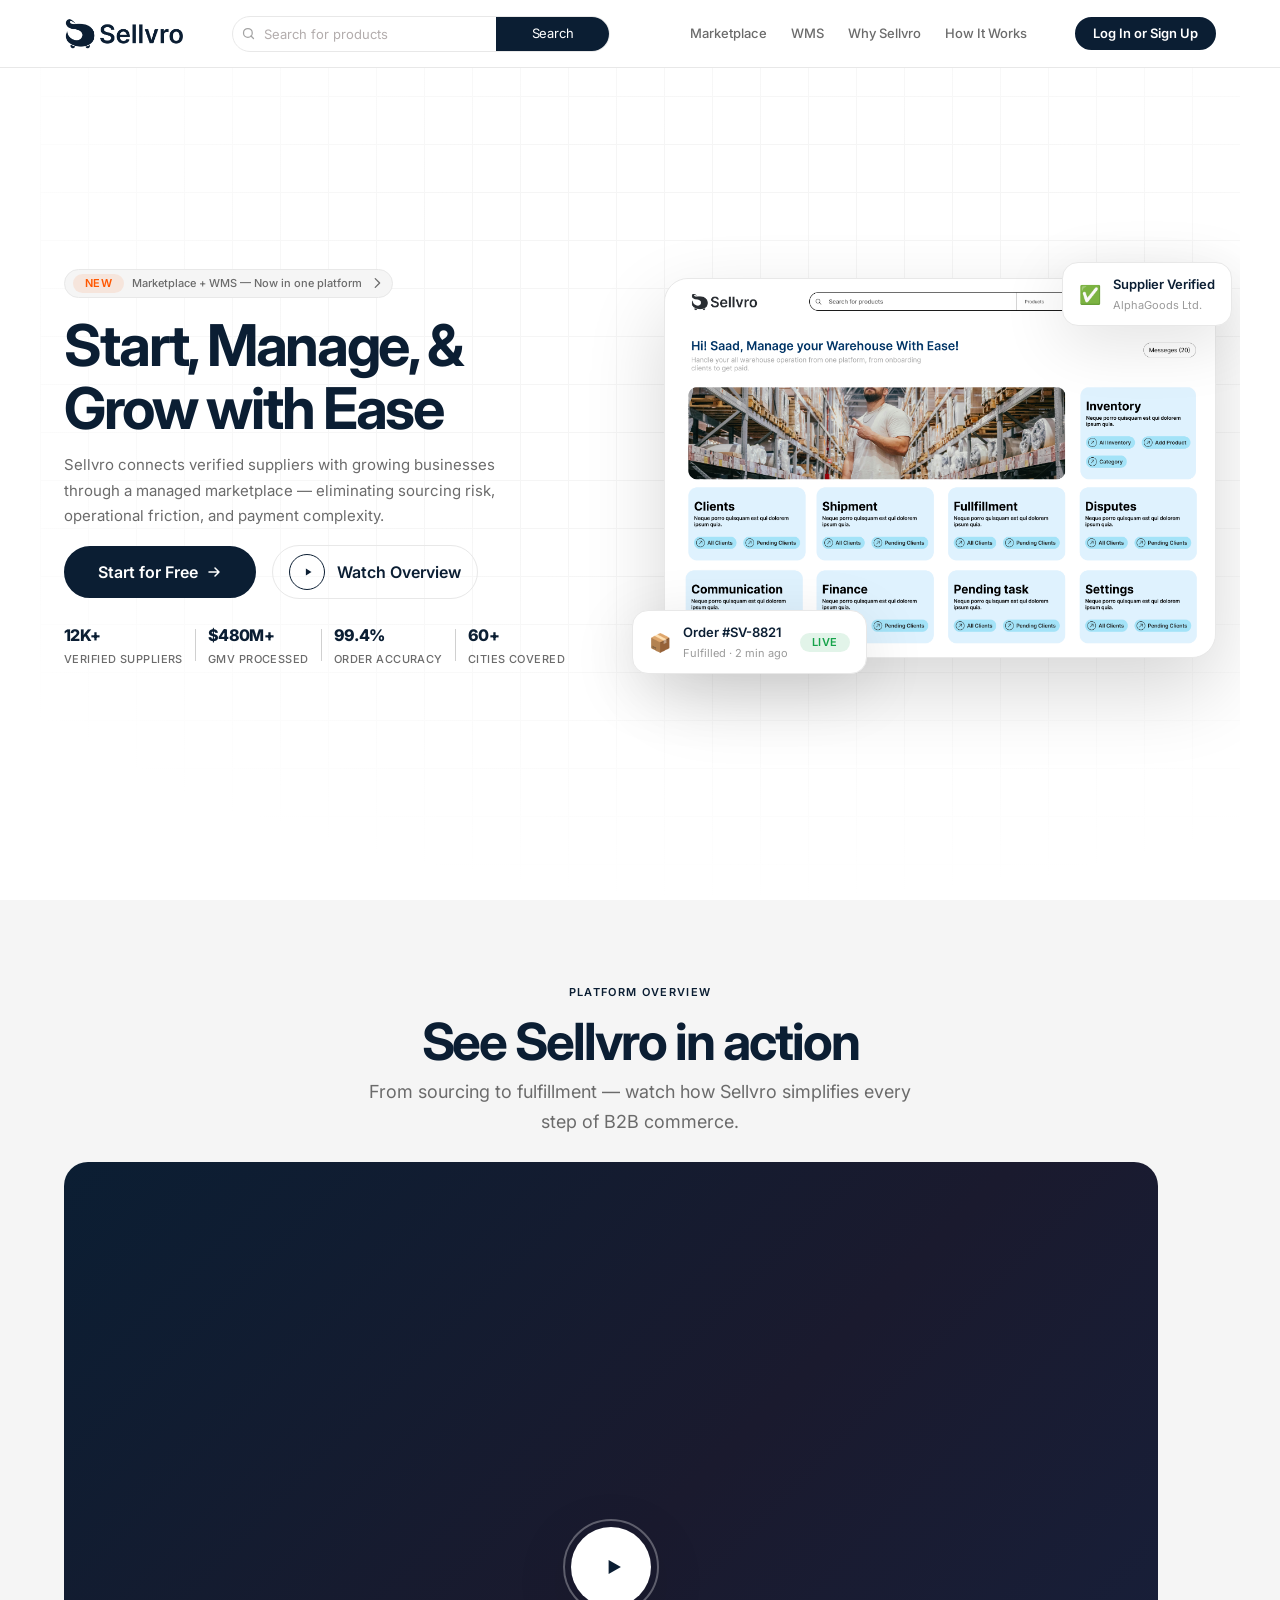
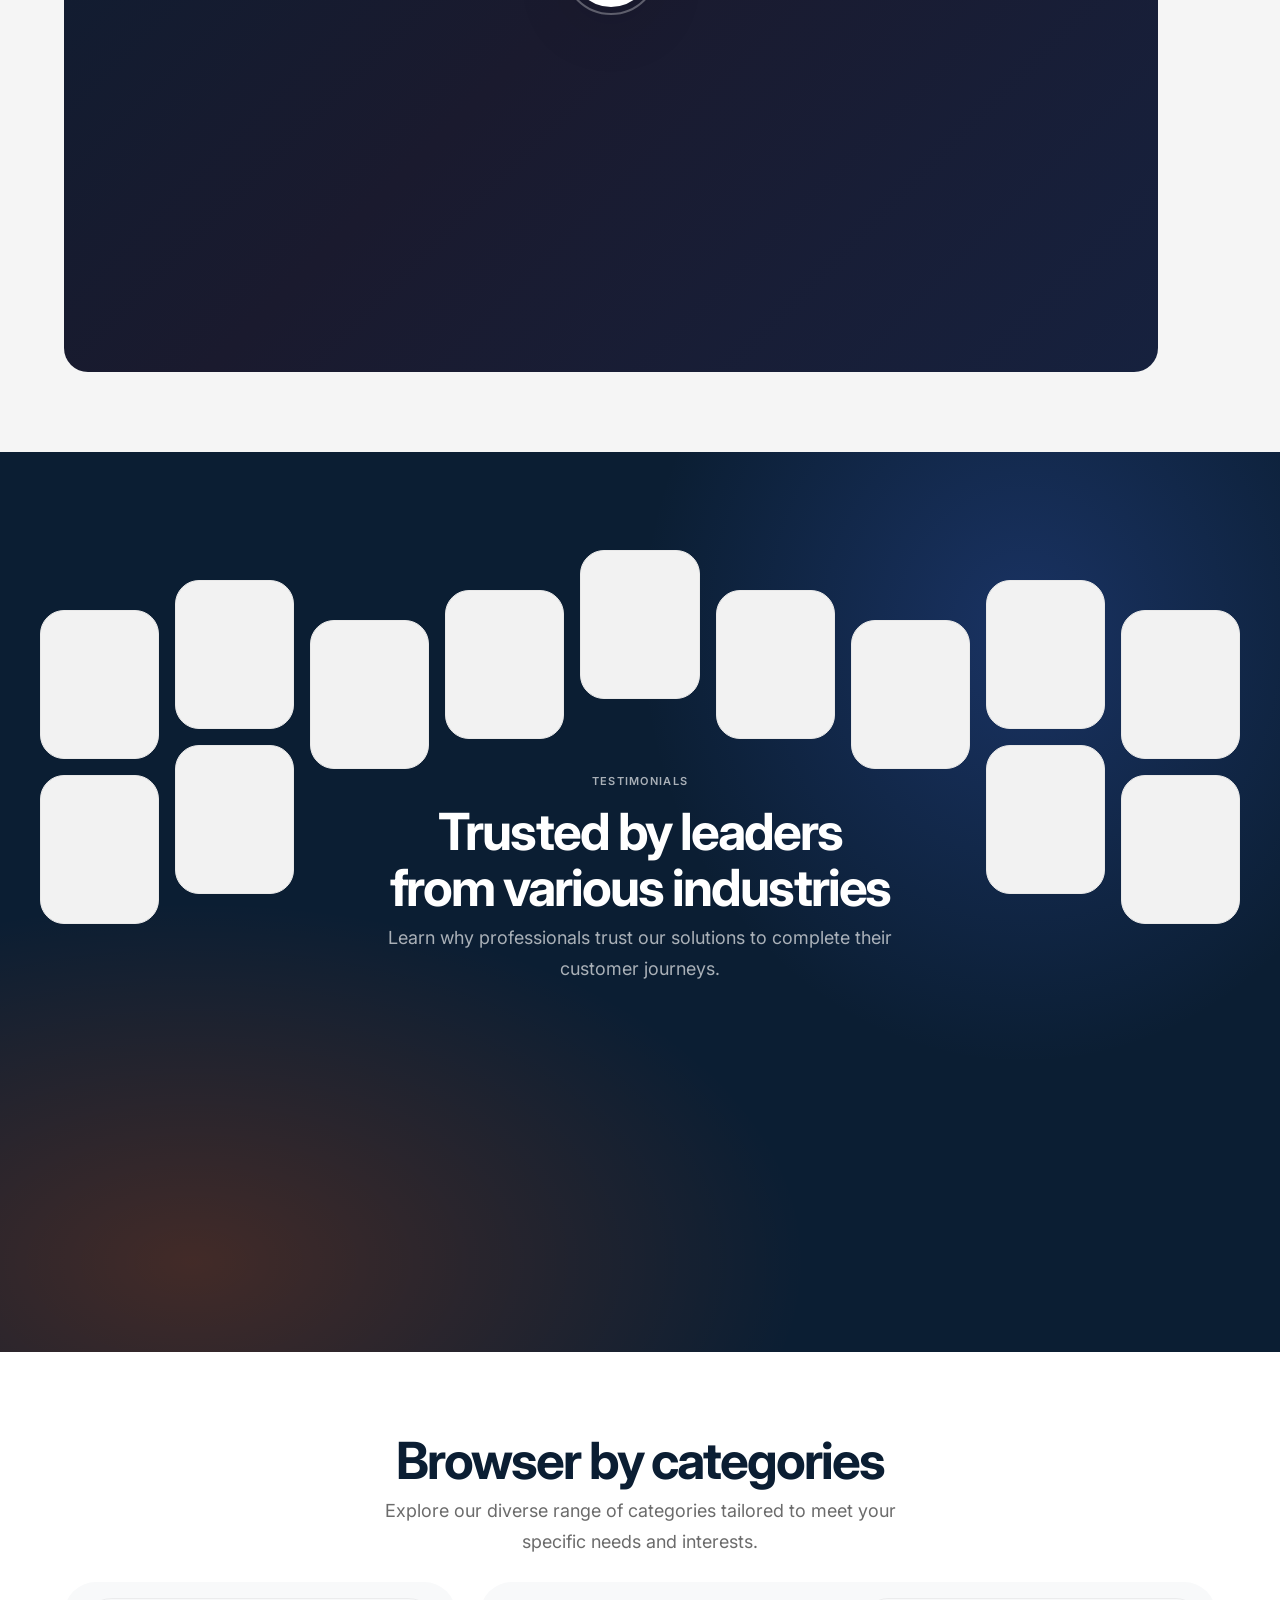
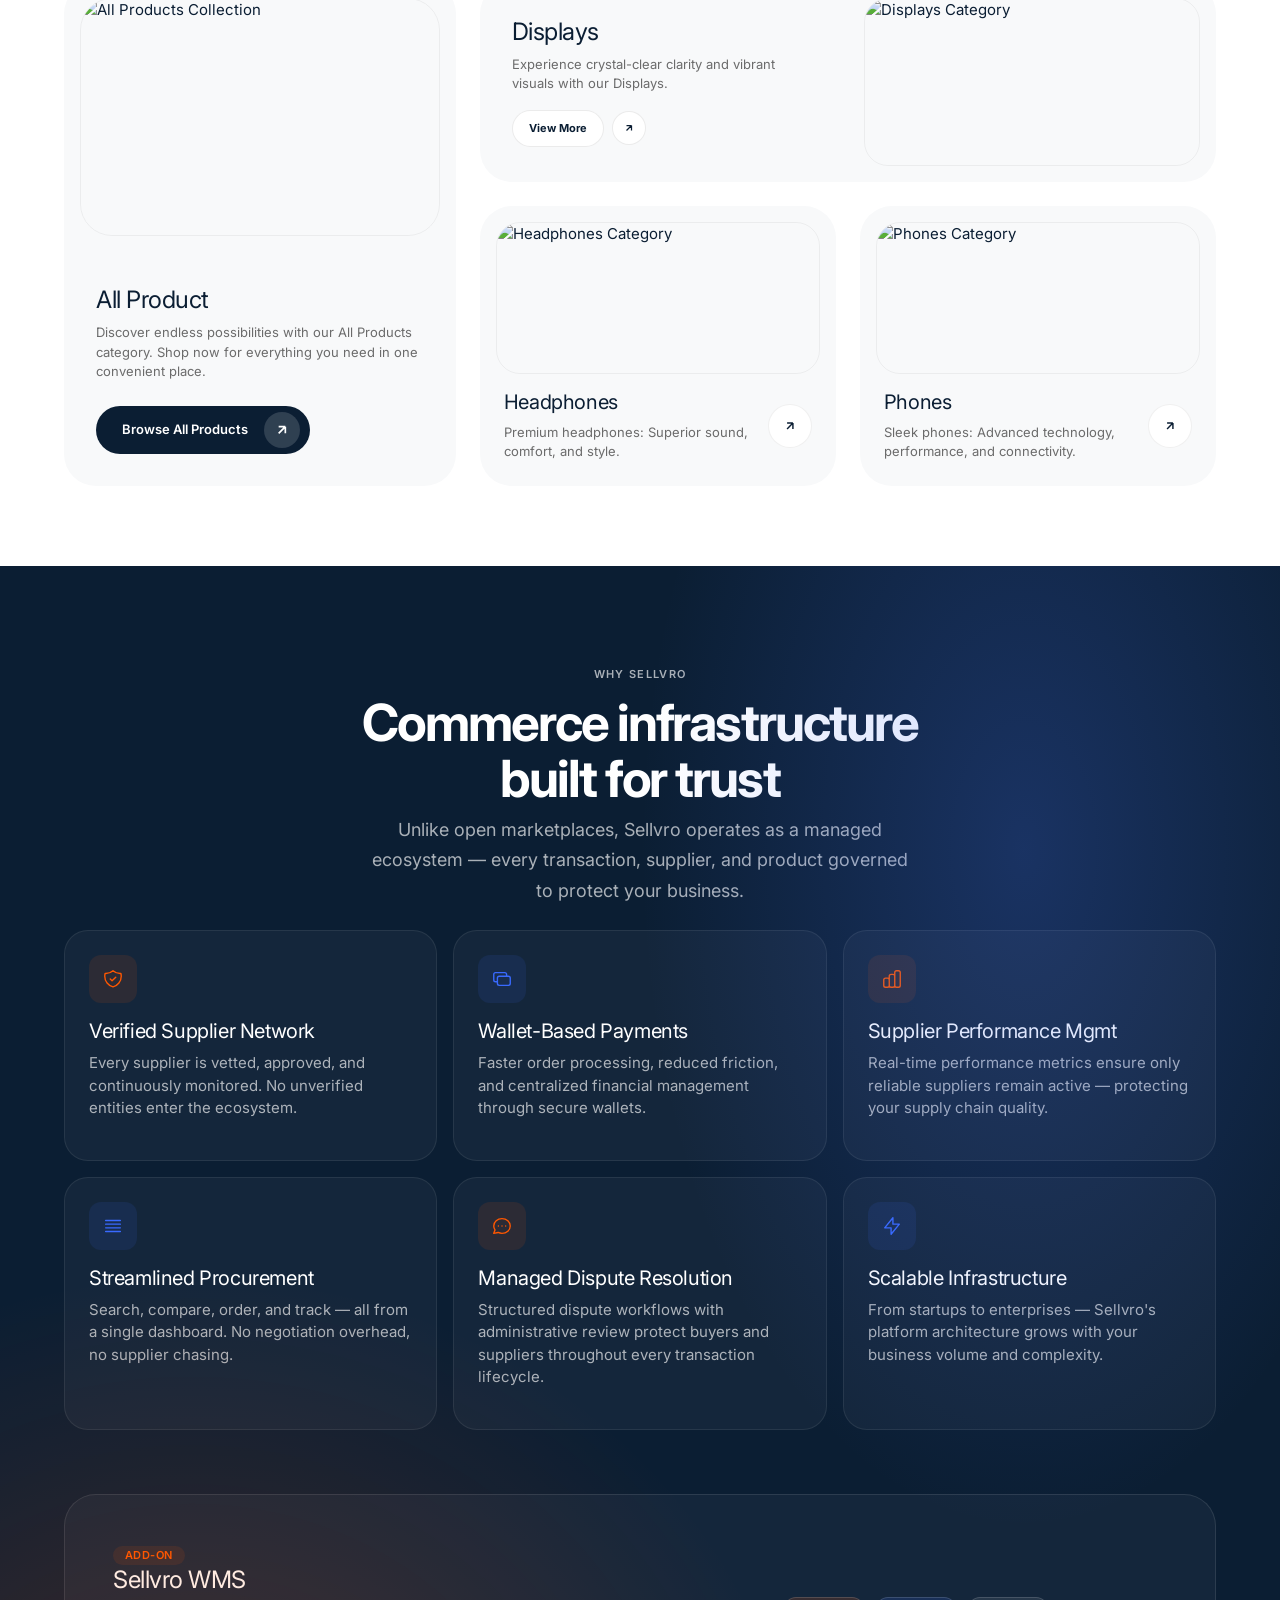
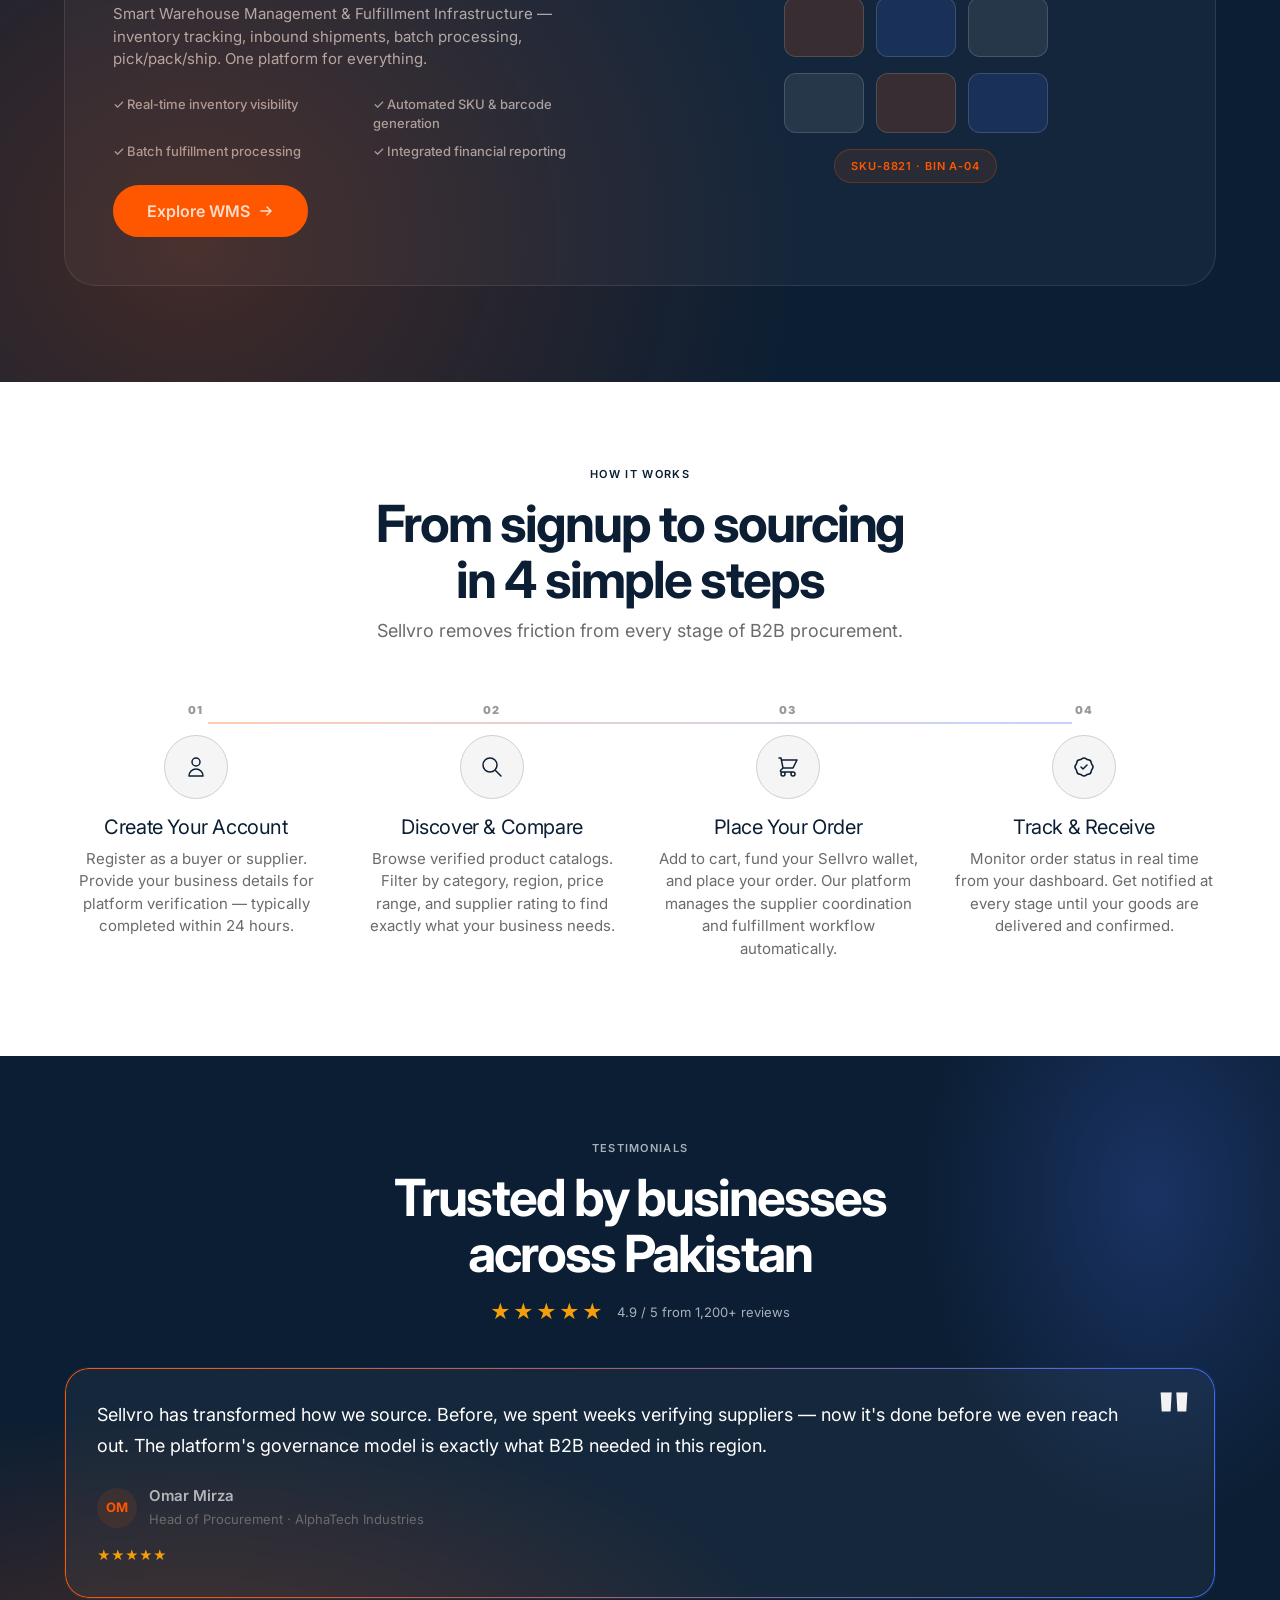
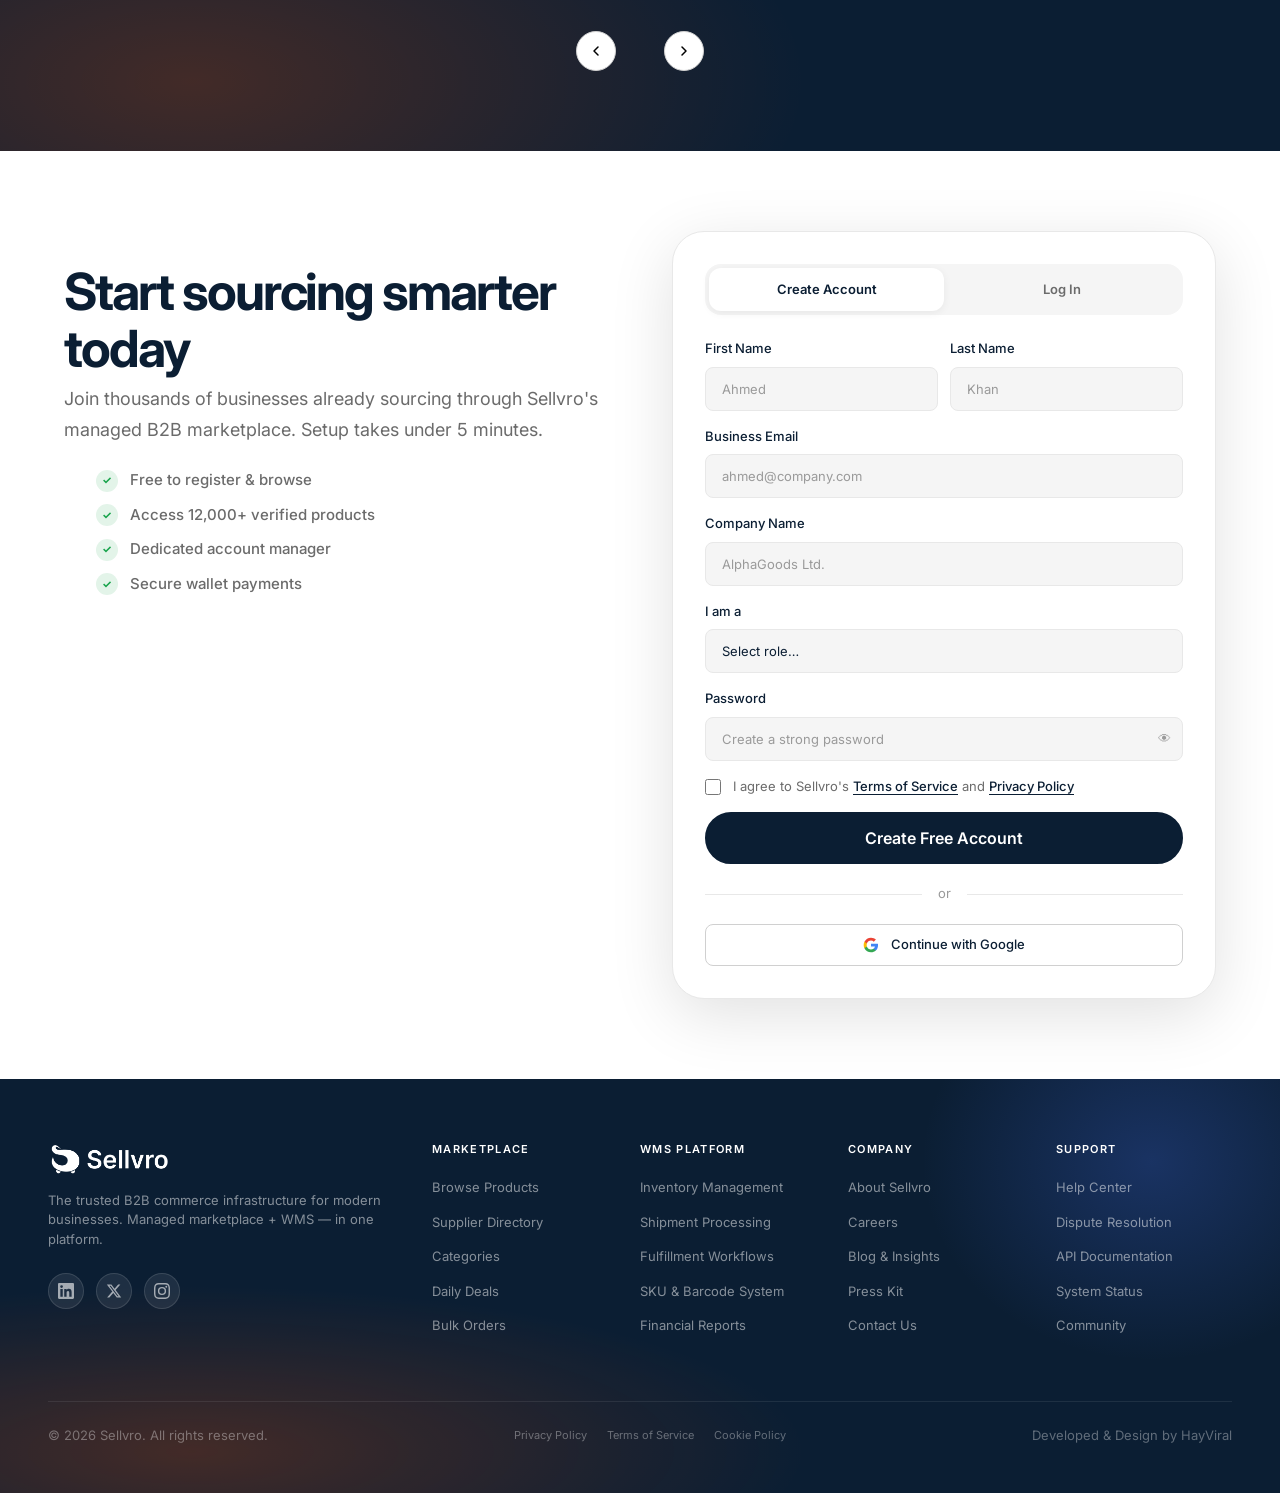
==== commit 6f082a57: "10:54 pm 5 may 2026" ====
--- a/index.html
+++ b/index.html
@@ -21,15 +21,21 @@
       </a>
 
       <div class="sv-nav__search" id="searchWrapper">
-        <svg class="sv-nav__search-icon" viewBox="0 0 20 20" fill="none" xmlns="http://www.w3.org/2000/svg">
-          <circle cx="9" cy="9" r="6" stroke="currentColor" stroke-width="1.5"/>
-          <path d="M15 15L13.5 13.5" stroke="currentColor" stroke-width="1.5" stroke-linecap="round"/>
-        </svg>
-        <input type="text" class="sv-nav__search-input" placeholder="Search products, suppliers…" id="navSearch" />
-        <kbd class="sv-nav__search-kbd">⌘K</kbd>
-      </div>
+  <div class="sv-nav__search-field-group">
+    <svg class="sv-nav__search-icon" viewBox="0 0 24 24" fill="none" xmlns="http://www.w3.org/2000/svg">
+      <circle cx="11" cy="11" r="7" stroke="currentColor" stroke-width="2"/>
+      <path d="M20 20L16 16" stroke="currentColor" stroke-width="2" stroke-linecap="round"/>
+    </svg>
+    <input type="text" class="sv-nav__search-input" placeholder="Search for products" id="navSearch" />
+  </div>
+
+  <button type="submit" class="sv-nav__search-btn">
+    <span>Search</span>
+  </button>
+</div>
 
       <ul class="sv-nav__links">
+        <!-- <li><a href="#marketplace">Products</a></li> -->
         <li><a href="#marketplace">Marketplace</a></li>
         <li><a href="#wms">WMS</a></li>
         <li><a href="#why-us">Why Sellvro</a></li>
@@ -37,8 +43,8 @@
       </ul>
 
       <div class="sv-nav__actions">
-        <a href="#auth" class="sv-btn sv-btn--ghost sv-btn--sm" data-auth="login">Log In</a>
-        <a href="#auth" class="sv-btn sv-btn--primary sv-btn--sm" data-auth="signup">Get Started</a>
+        <!-- <a href="#auth" class="sv-btn sv-btn--ghost sv-btn--sm" data-auth="login">Log In</a> -->
+        <a href="#auth" class="sv-btn sv-btn--primary sv-btn--sm" data-auth="signup">Log In or Sign Up</a>
       </div>
 
       <button class="sv-nav__burger" id="navBurger" aria-label="Toggle menu">
@@ -88,7 +94,7 @@
           Start for Free
           <svg viewBox="0 0 16 16" fill="none"><path d="M3 8h10M9 4l4 4-4 4" stroke="currentColor" stroke-width="1.5" stroke-linecap="round" stroke-linejoin="round"/></svg>
         </a>
-        <a href="#video" class="sv-btn sv-btn--ghost sv-btn--lg sv-btn--play">
+        <a href="#video" class="sv-btn sv-btn--ghost sv-btn--lg-v sv-btn--play">
           <span class="sv-btn__play-ring">
             <svg viewBox="0 0 20 20" fill="none"><polygon points="7,5 15,10 7,15" fill="currentColor"/></svg>
           </span>
@@ -952,7 +958,7 @@
       <div class="sv-footer__top">
         <div class="sv-footer__brand">
           <a href="#" class="sv-nav__logo">
-        <img width="120px" src="images\logo_White.png" alt="Sellvro Logo" />
+        <img width="120px" src="images/logo_white.png" alt="Sellvro Logo" />
       </a>
           <p class="sv-body sv-muted">The trusted B2B commerce infrastructure for modern businesses. Managed marketplace + WMS — in one platform.</p>
           <div class="sv-footer__social">
@@ -1014,13 +1020,13 @@
       </div>
 
       <div class="sv-footer__bottom">
-        <p class="sv-caption sv-muted">© 2025 Sellvro Technologies. All rights reserved.</p>
+        <p class="sv-caption sv-muted">© 2026 Sellvro. All rights reserved.</p>
         <div class="sv-footer__legal">
           <a href="#" class="sv-caption sv-muted">Privacy Policy</a>
           <a href="#" class="sv-caption sv-muted">Terms of Service</a>
           <a href="#" class="sv-caption sv-muted">Cookie Policy</a>
         </div>
-        <p class="sv-caption sv-muted">Made in Pakistan 🇵🇰</p>
+        <p class="sv-caption sv-muted">Developed & Design by HayViral</p>
       </div>
     </div>
   </footer>
--- a/styles.css
+++ b/styles.css
@@ -437,7 +437,7 @@
   height: 100%;
   display: flex;
   align-items: center;
-  gap: var(--space-6);
+  gap: var(--space-12);
 }
 .sv-nav__logo {
   display: flex;
@@ -464,49 +464,93 @@
   color: var(--color-black);
 }
 
-/* Search */
+/* ═══════════════════════════════════════════════════════════════
+   NAVBAR SEARCH BAR — INTEGRATED BUTTON SYSTEM
+   ═══════════════════════════════════════════════════════════════ */
 .sv-nav__search {
   flex: 1;
-  max-width: 320px;
+  max-width: 400px; /* Expanded max-width slightly to beautifully fit the image layout scale */
+  height: 36px;     /* Optimized vertical height matching the uploaded style */
+  display: flex;
+  align-items: center;
+  background: var(--color-white);
+  border: var(--border); /* Muted stone grey border frame matching the image mockup */
+  border-radius: var(--radius-full);
+  overflow: hidden; /* Important: Clips internal elements perfectly to the outer pill shape */
   position: relative;
-  display: flex;
-  align-items: center;
-}
+  transition: border-color var(--duration-fast) var(--ease-out), box-shadow var(--duration-fast) var(--ease-out);
+}
+
+/* Focused Container States */
+.sv-nav__search:focus-within {
+  border-color: var(--color-black);
+  box-shadow: 0 0 0 3px rgba(0, 0, 0, 0.04);
+}
+
+/* Left Input Field Control Zone */
+.sv-nav__search-field-group {
+  display: flex;
+  align-items: center;
+  flex: 1;
+  height: 100%;
+  width: 70%;
+  padding-left: var(--space-2);
+  position: relative;
+}
+
 .sv-nav__search-icon {
-  position: absolute;
-  left: 12px;
-  width: 16px; height: 16px;
-  color: var(--color-text-subtle);
+  width: 15px;
+  height: 15px;
+  color: #a3a3a3; /* Subdued gray tone matching the icon in the template image */
+  flex-shrink: 0;
   pointer-events: none;
 }
+
 .sv-nav__search-input {
   width: 100%;
-  height: 38px;
-  padding: 0 var(--space-8) 0 var(--space-8);
-  background: var(--color-gray-50);
-  border: var(--border);
-  border-radius: var(--radius-full);
+  height: 100%;
+  border: none;
+  background: transparent;
+  padding: 0 var(--space-2);
+  font-size: var(--text-base); /* Slightly larger baseline layout scale to mimic the mockup text */
+  font-family: var(--font-family);
+  color: var(--color-text);
+  outline: none; /* Removed default input ring to rely on the wrapper container's borders */
+}
+
+.sv-nav__search-input::placeholder {
+  color: #b3adad; /* Perfect light placeholder weight coordination */
+  font-weight: var(--fw-regular);
   font-size: var(--text-sm);
-  color: var(--color-text);
-  transition: all var(--duration-fast) var(--ease-out);
-}
-.sv-nav__search-input::placeholder { color: var(--color-text-subtle); }
-.sv-nav__search-input:focus {
-  background: var(--color-white);
-  border-color: var(--color-black);
-  box-shadow: 0 0 0 3px rgba(0,0,0,0.06);
-}
-.sv-nav__search-kbd {
-  position: absolute;
-  right: 12px;
-  font-size: 10px;
-  font-family: var(--font-family);
-  color: var(--color-text-subtle);
-  background: var(--color-gray-100);
-  border: var(--border);
-  border-radius: var(--radius-xs);
-  padding: 2px 5px;
-  pointer-events: none;
+}
+
+/* Right Anchored Blue Action Button Block */
+.sv-nav__search-btn {
+  height: 100%;
+  width: 30%;
+  background: var(--color-black); /* Utilizing your design system's blue variable token */
+  border: none;
+  padding-inline: var(--space-4); /* Wide generous breathing space padding for the action word */
+  display: flex;
+  align-items: center;
+  justify-content: center;
+  cursor: pointer;
+  transition: opacity var(--duration-fast) var(--ease-out);
+}
+
+.sv-nav__search-btn span {
+  color: var(--color-white);
+  font-size: var(--text-sm);
+  font-weight: var(--fw-regular); /* Bold typography setting matching the image */
+  letter-spacing: -0.2px;
+}
+
+.sv-nav__search-btn:hover {
+  opacity: 0.92; /* Clean subtle brightness drop shift on hover */
+}
+
+.sv-nav__search-btn:active {
+  opacity: 0.85;
 }
 
 /* Links */
@@ -650,6 +694,13 @@
   margin-bottom: var(--space-6);
 }
 
+.sv-btn--lg-v{
+  padding: var(--space-2) var(--space-4);
+  font-size: var(--text-md);
+  border: 1px solid var(--color-border);
+}
+
+
 /* Stats */
 .sv-hero__stats {
   display: flex;
@@ -700,115 +751,6 @@
 }
 
 
-.sv-mock__bar {
-  display: flex;
-  align-items: center;
-  gap: var(--space-2);
-  padding: var(--space-3) var(--space-4);
-  background: var(--color-gray-50);
-  border-bottom: var(--border);
-}
-.sv-mock__dot {
-  width: 10px; height: 10px;
-  border-radius: var(--radius-full);
-}
-.sv-mock__dot--red    { background: #FF5F57; }
-.sv-mock__dot--yellow { background: #FEBC2E; }
-.sv-mock__dot--green  { background: #28C840; }
-.sv-mock__bar-title {
-  font-size: var(--text-xs);
-  font-weight: var(--fw-medium);
-  color: var(--color-text-subtle);
-  margin-left: var(--space-2);
-}
-
-.sv-mock__body {
-  display: flex;
-  min-height: 280px;
-}
-.sv-mock__sidebar {
-  width: 56px;
-  background: var(--color-gray-50);
-  border-right: var(--border);
-  padding: var(--space-4) var(--space-3);
-  display: flex;
-  flex-direction: column;
-  gap: var(--space-3);
-}
-.sv-mock__nav-item {
-  height: 8px;
-  background: var(--color-border-strong);
-  border-radius: var(--radius-xs);
-  opacity: 0.5;
-}
-.sv-mock__nav-item--active {
-  background: var(--color-black);
-  opacity: 1;
-}
-.sv-mock__content {
-  flex: 1;
-  padding: var(--space-4);
-}
-.sv-mock__card-row {
-  display: grid;
-  grid-template-columns: 1fr 1fr;
-  gap: var(--space-3);
-  margin-bottom: var(--space-4);
-}
-.sv-mock__kpi {
-  background: var(--color-gray-50);
-  border: var(--border);
-  border-radius: var(--radius-md);
-  padding: var(--space-3);
-}
-.sv-mock__kpi--accent {
-  background: var(--color-black);
-  border-color: var(--color-black);
-}
-.sv-mock__kpi-label {
-  height: 6px;
-  background: var(--color-border-strong);
-  border-radius: var(--radius-xs);
-  width: 60%;
-  margin-bottom: var(--space-2);
-}
-.sv-mock__kpi--accent .sv-mock__kpi-label { background: rgba(255,255,255,0.2); }
-.sv-mock__kpi-val {
-  height: 14px;
-  background: var(--color-border-strong);
-  border-radius: var(--radius-xs);
-  width: 40%;
-  margin-bottom: var(--space-3);
-}
-.sv-mock__kpi--accent .sv-mock__kpi-val { background: rgba(255,255,255,0.3); }
-.sv-mock__bar-chart {
-  display: flex;
-  align-items: flex-end;
-  gap: 3px;
-  height: 40px;
-}
-.sv-mock__bar-chart div {
-  flex: 1;
-  background: var(--color-border-strong);
-  border-radius: 2px 2px 0 0;
-  transition: height var(--duration-slow) var(--ease-out);
-}
-.sv-mock__kpi-trend svg { width: 100%; height: 30px; }
-.sv-mock__table-head {
-  height: 8px;
-  background: var(--color-border-strong);
-  border-radius: var(--radius-xs);
-  margin-bottom: var(--space-2);
-  opacity: 0.5;
-}
-.sv-mock__table-row {
-  height: 20px;
-  background: var(--color-gray-50);
-  border-radius: var(--radius-xs);
-  margin-bottom: var(--space-2);
-  border: var(--border);
-}
-.sv-mock__table-row--alt { background: var(--color-white); }
 
 /* Floating cards */
 .sv-hero__float {
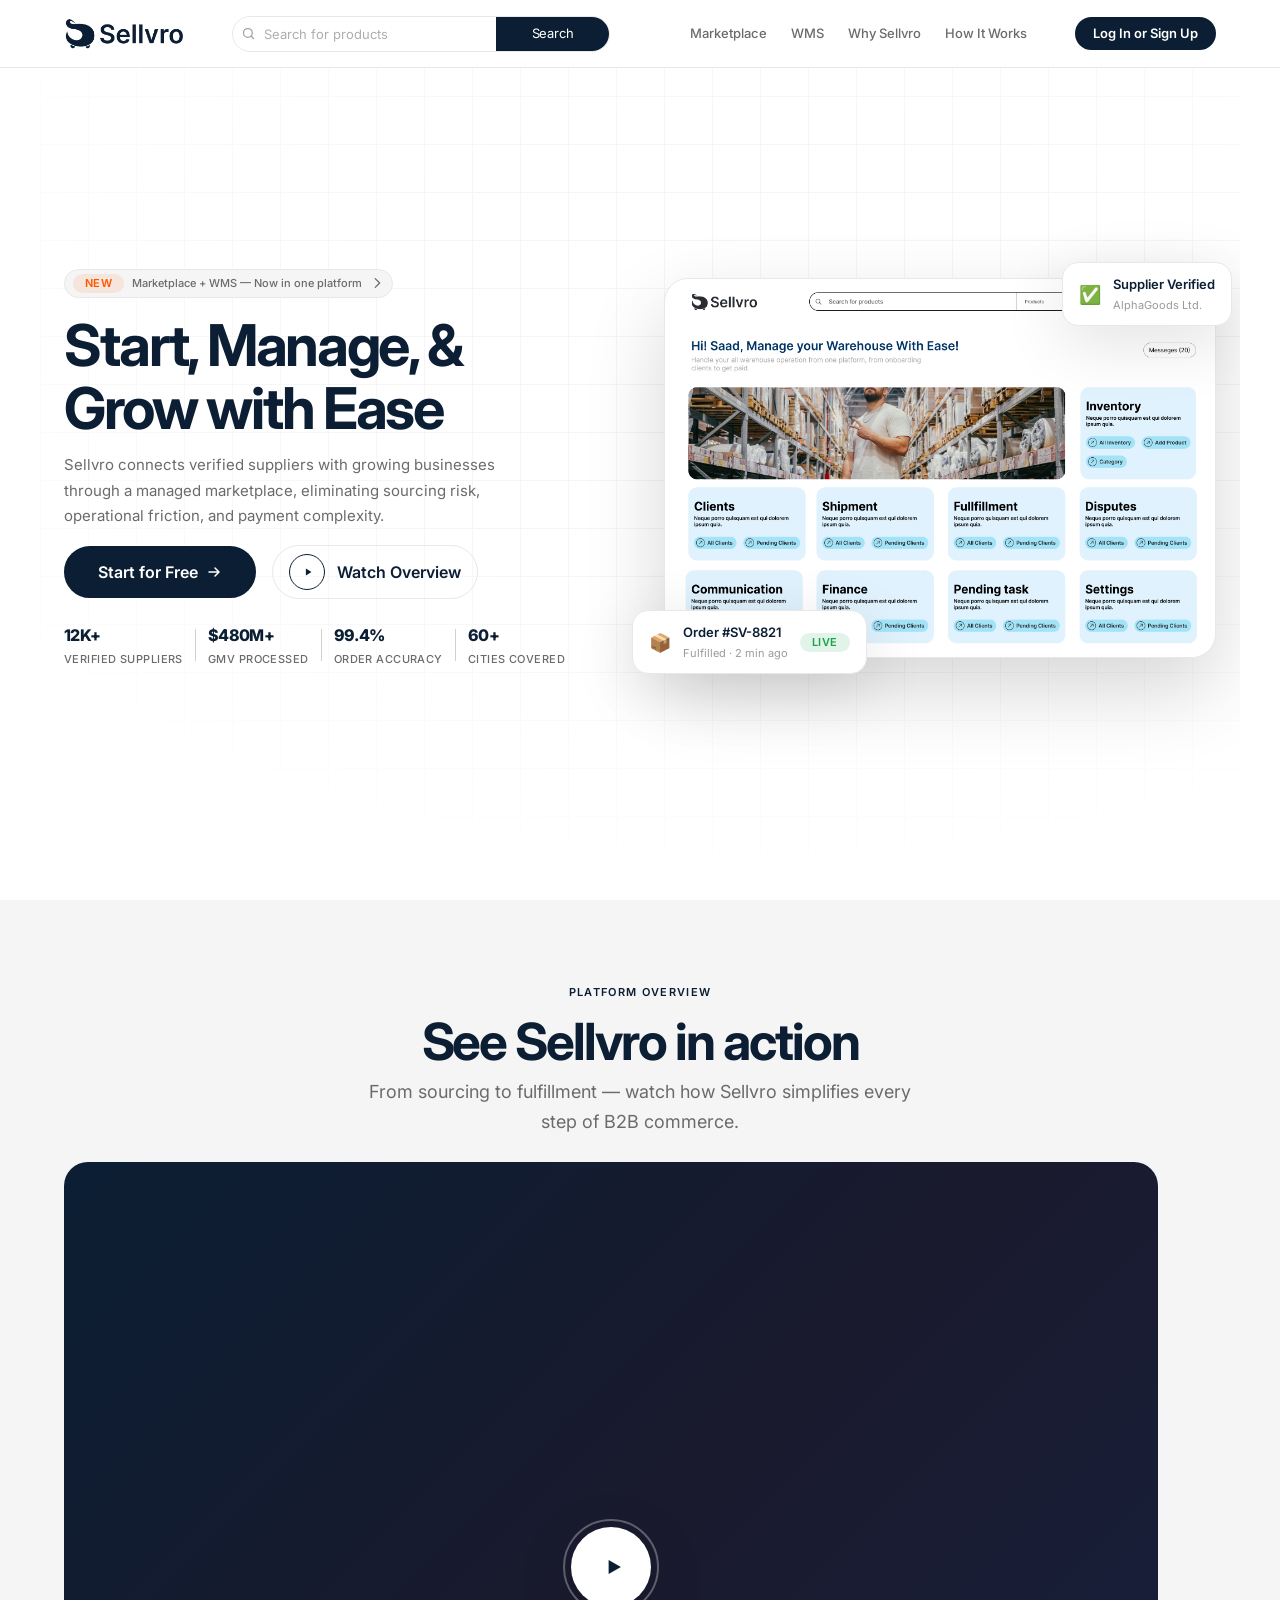
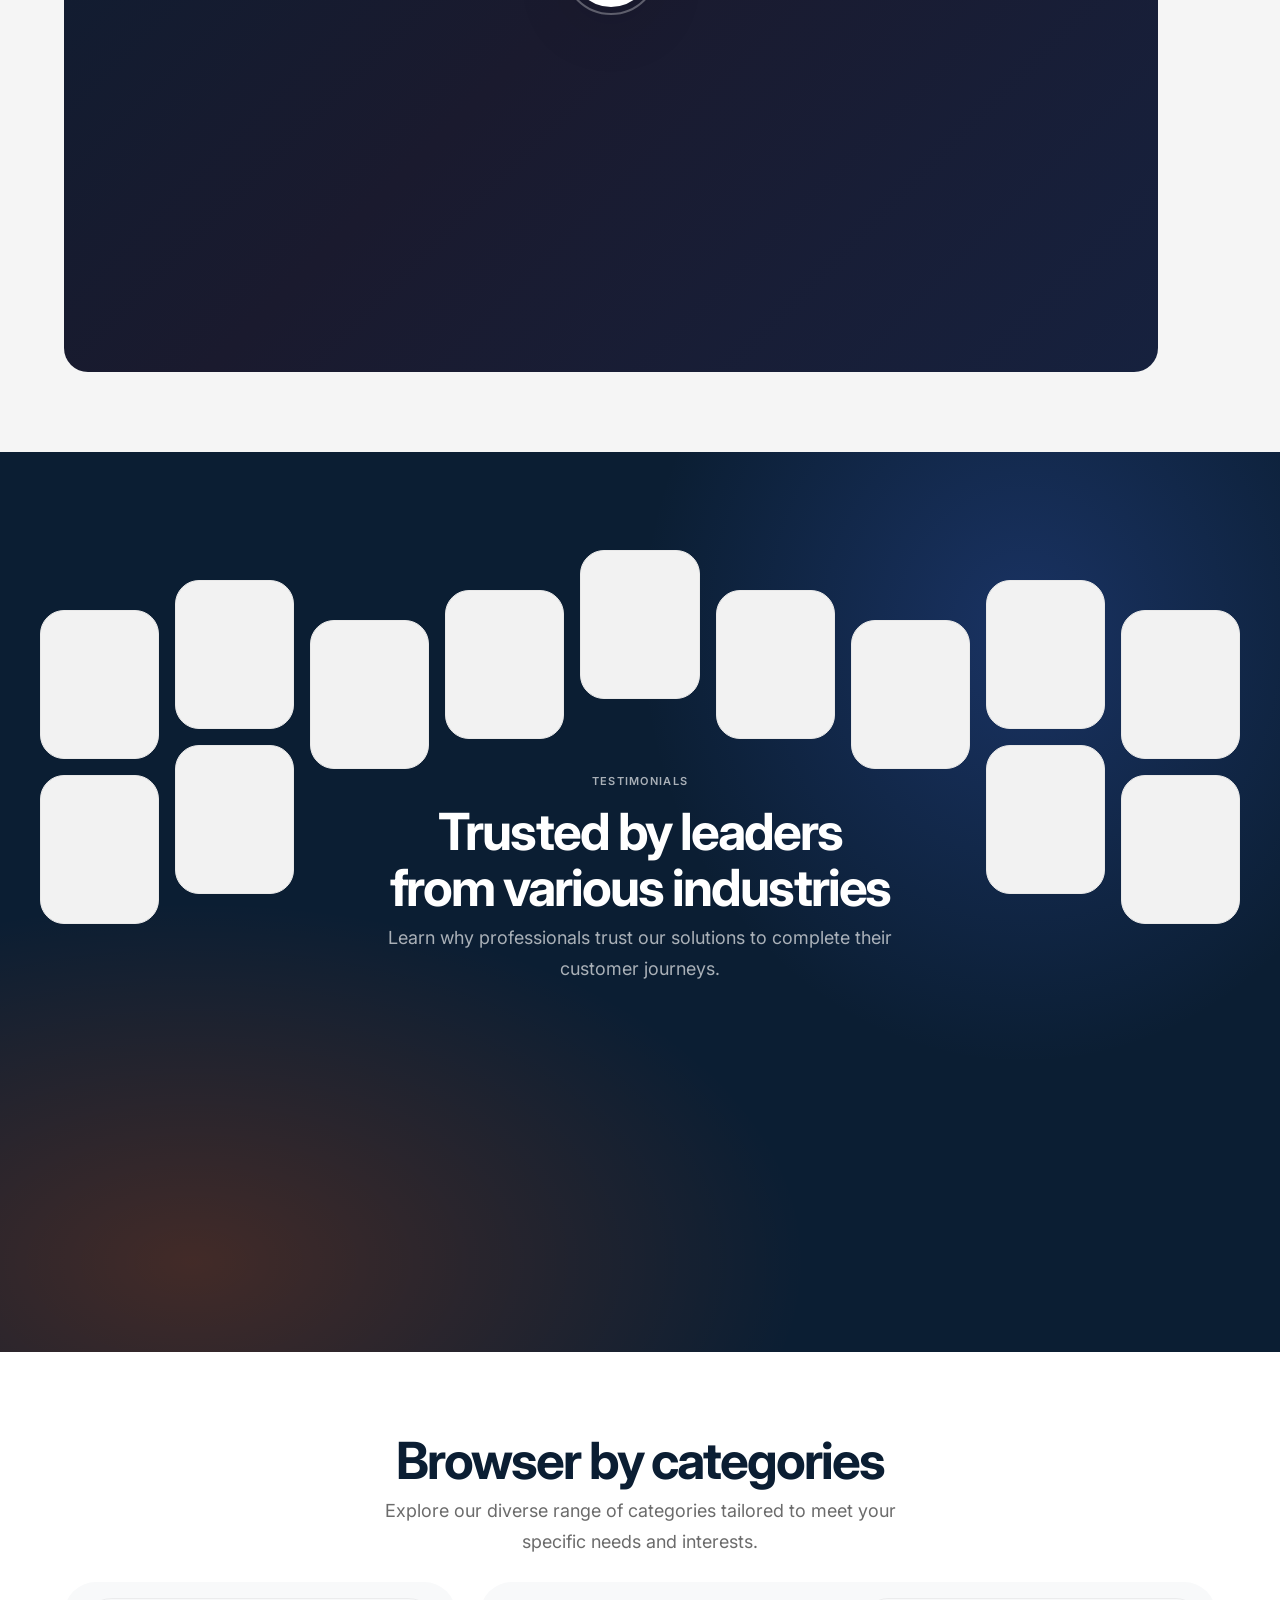
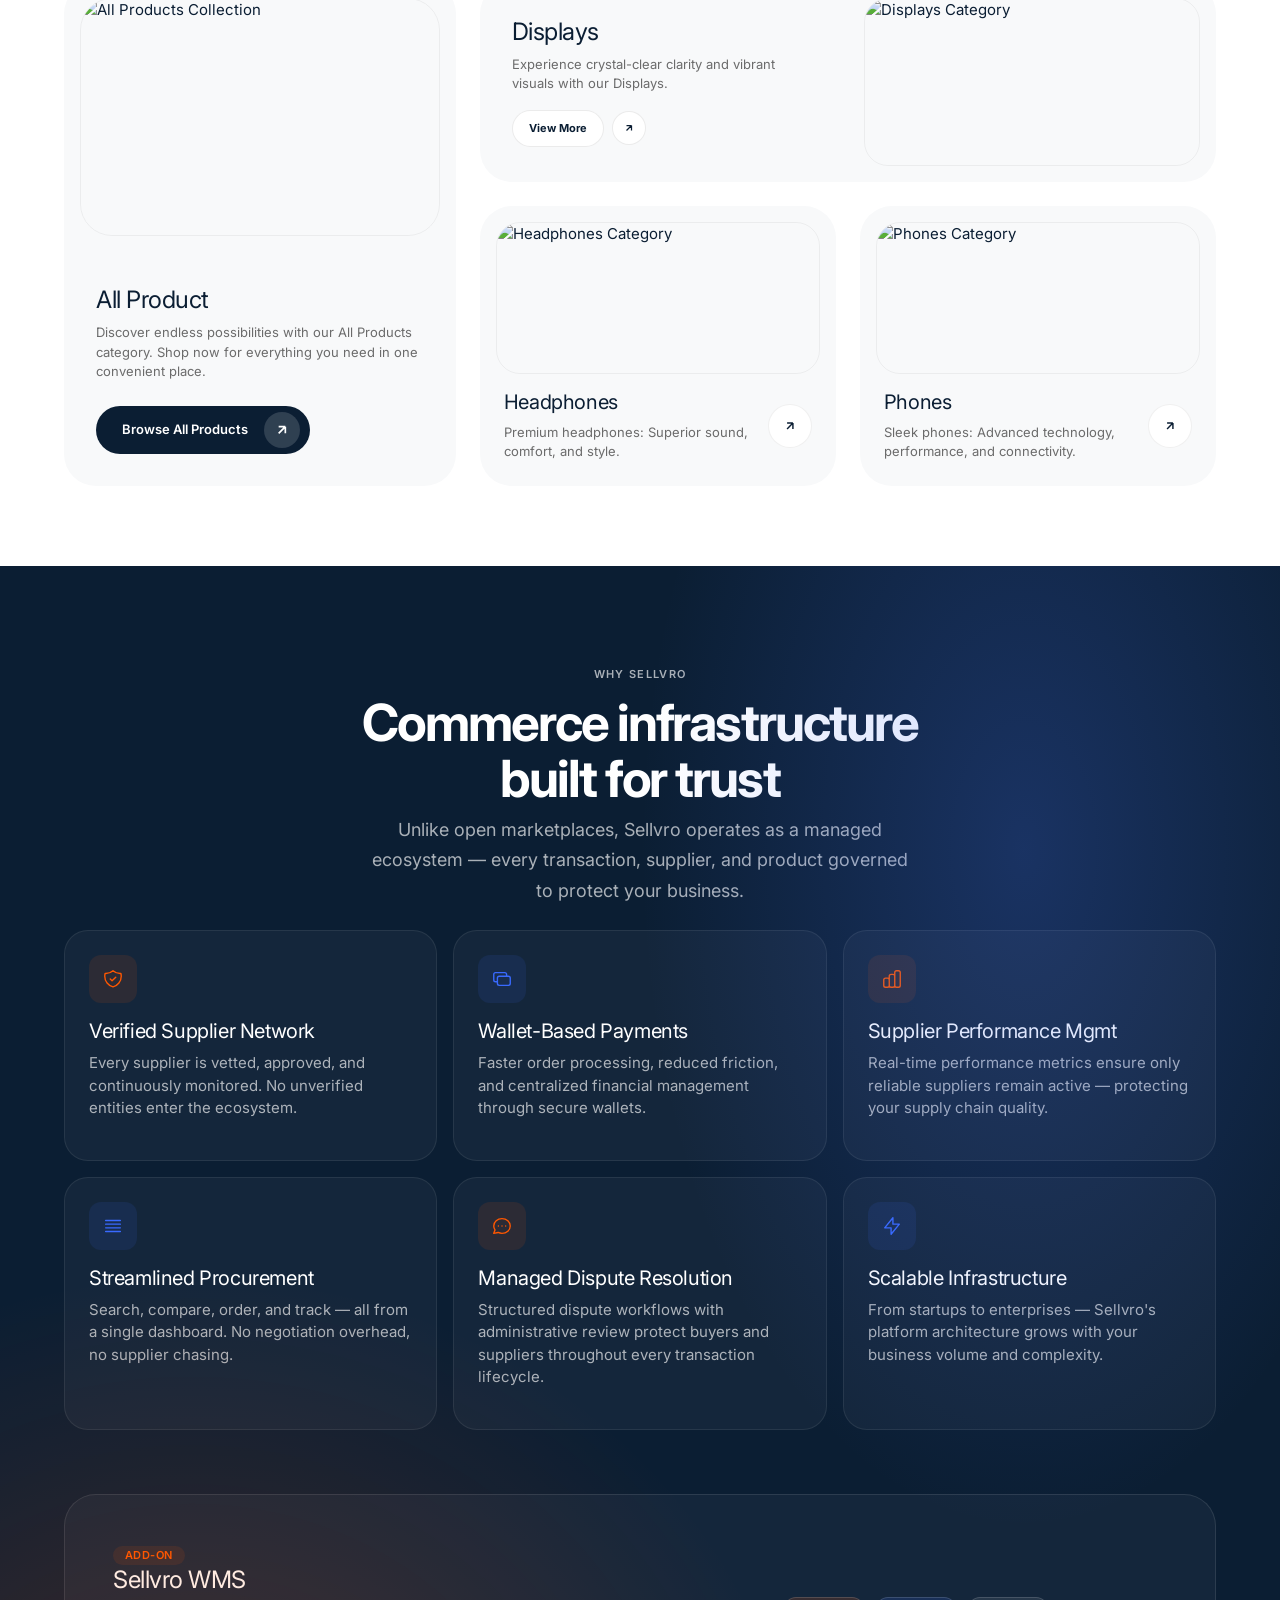
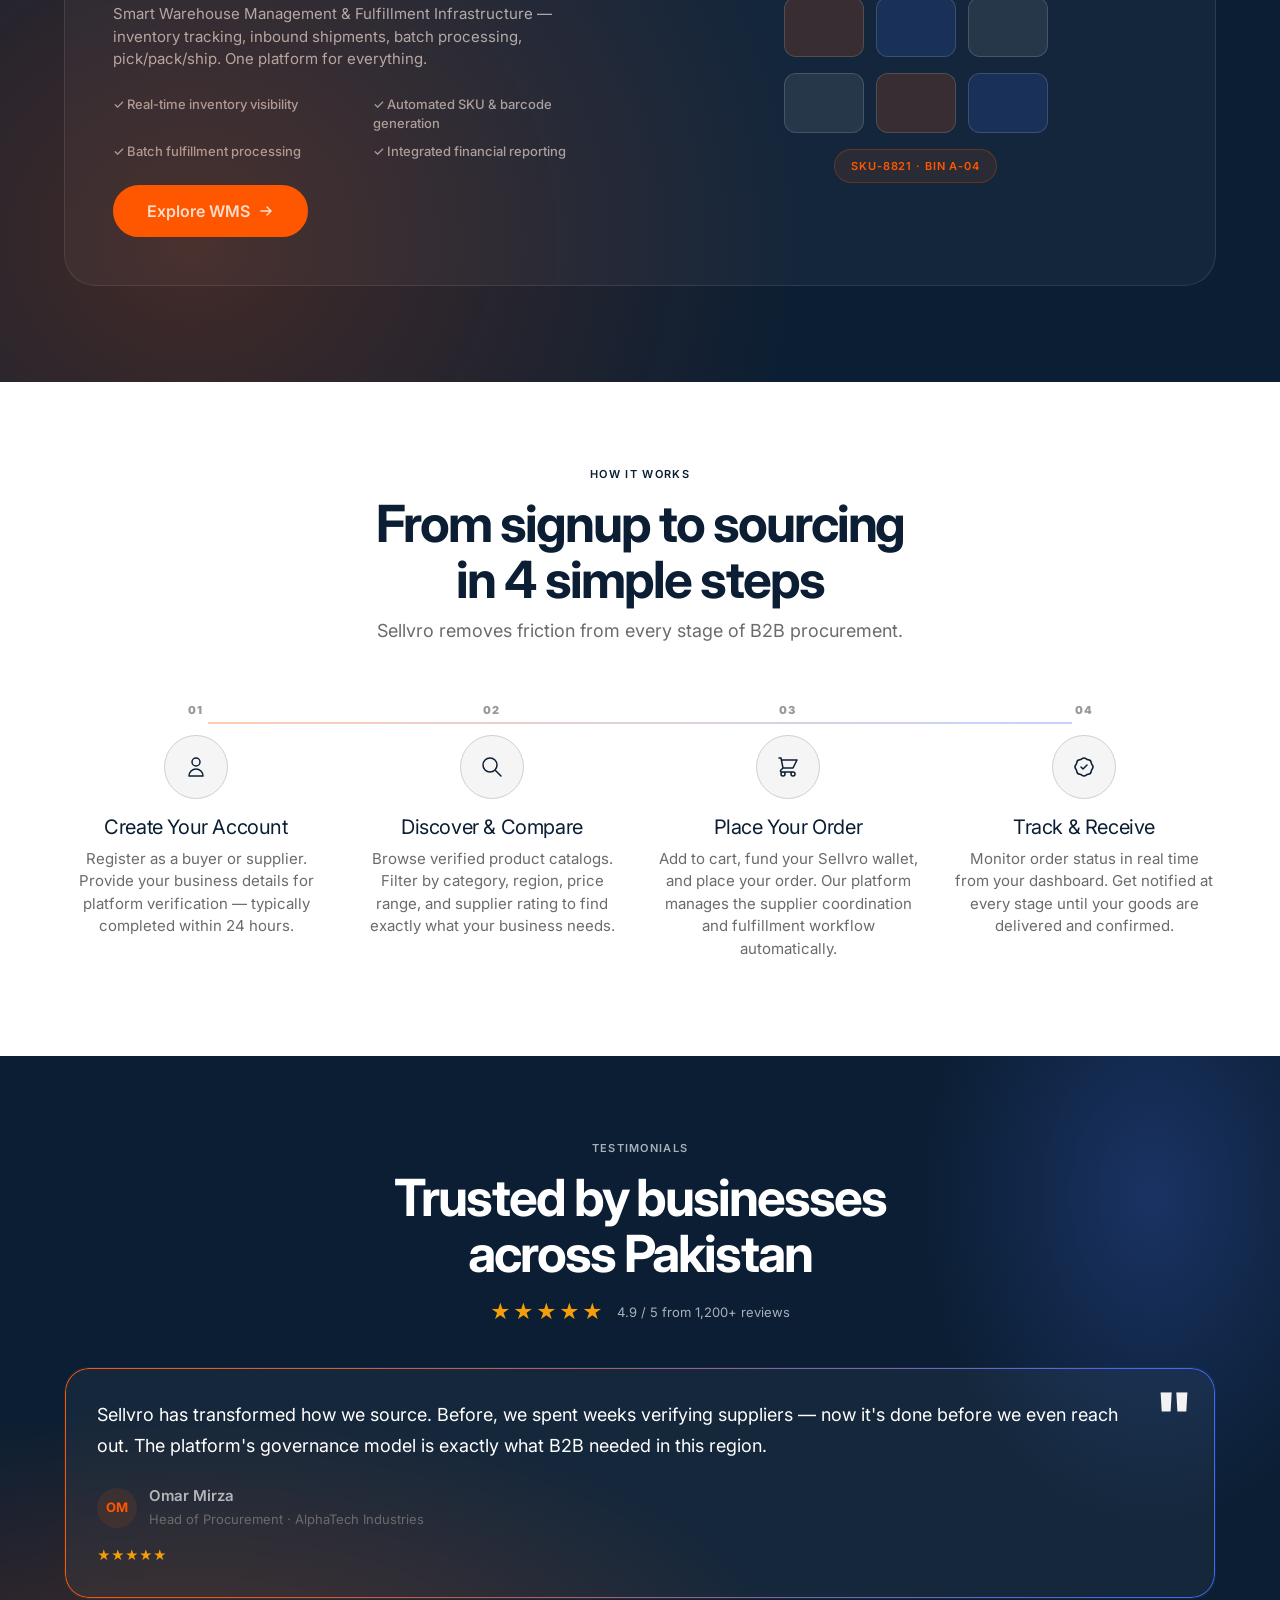
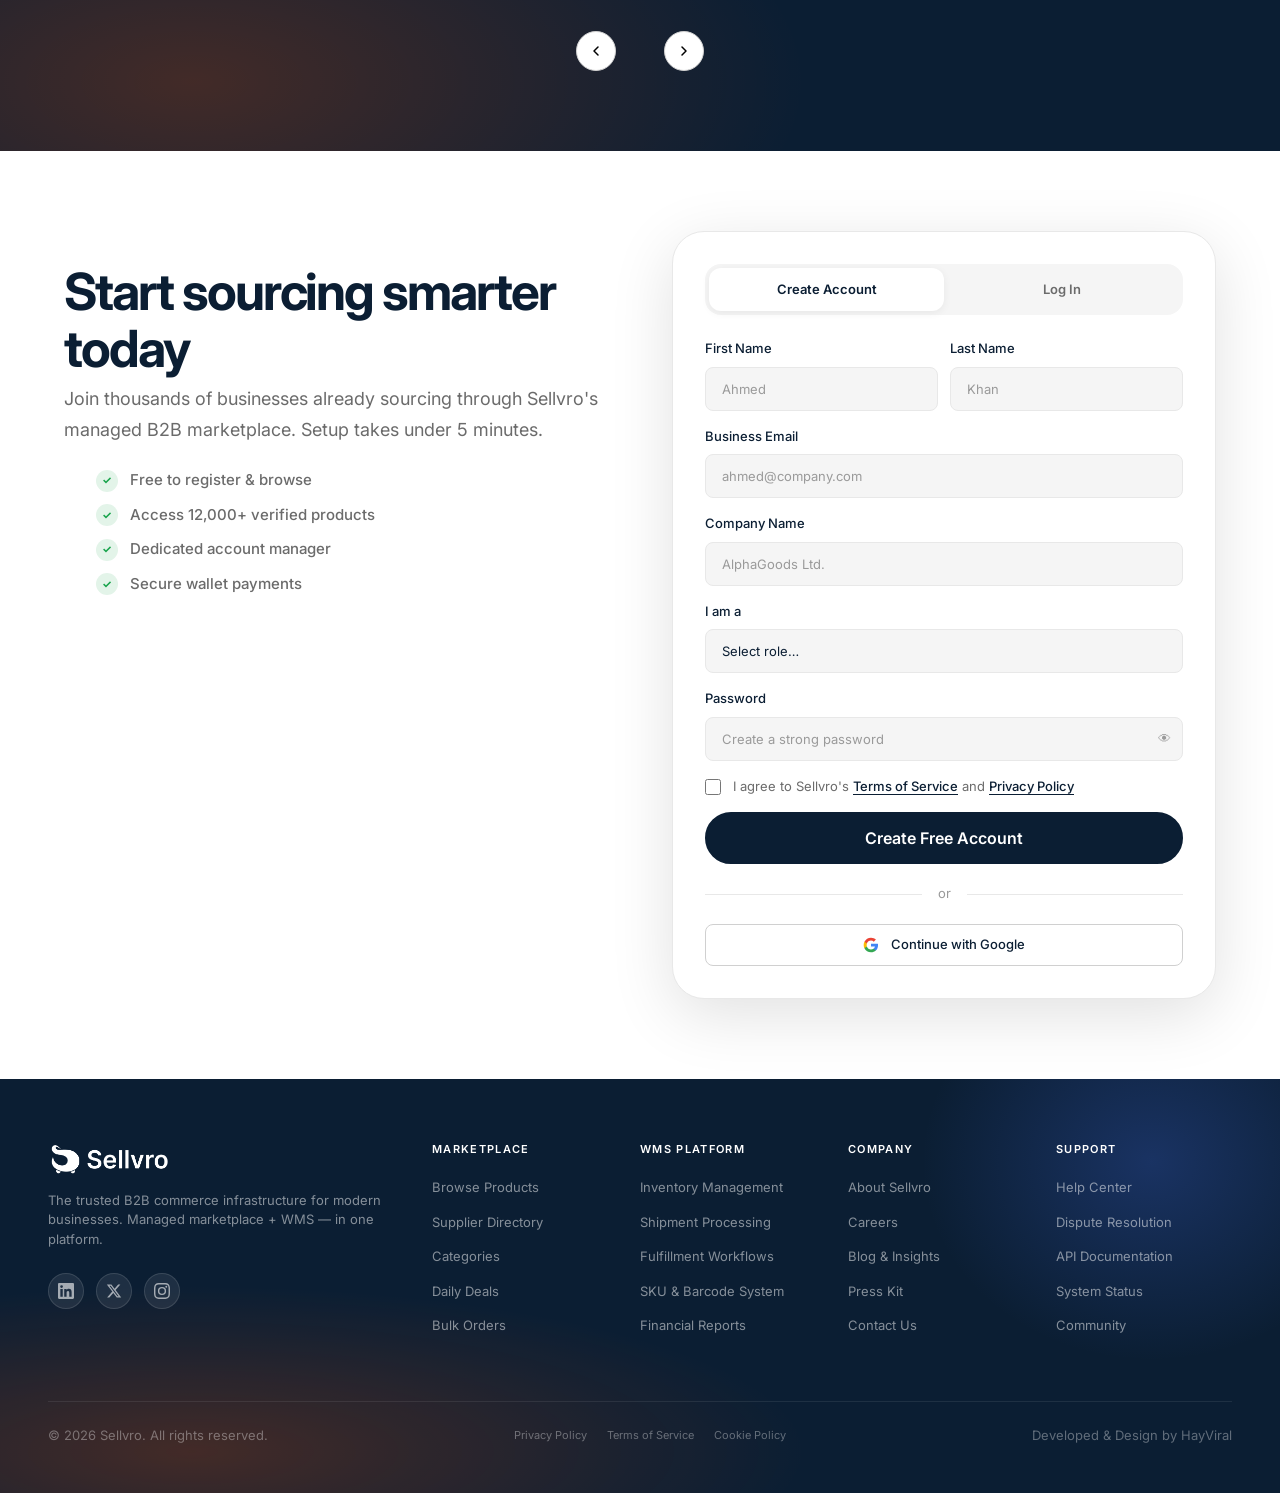
==== commit b9be384c: "11:04 pm 5 may 2026" ====
--- a/index.html
+++ b/index.html
@@ -86,7 +86,7 @@
       </h1>
 
       <p class="sv-hero__sub">
-        Sellvro connects verified suppliers with growing businesses through a managed marketplace — eliminating sourcing risk, operational friction, and payment complexity.
+        Sellvro connects verified suppliers with growing businesses through a managed marketplace, eliminating sourcing risk, operational friction, and payment complexity.
       </p>
 
       <div class="sv-hero__cta-group">
--- a/styles.css
+++ b/styles.css
@@ -708,7 +708,7 @@
   gap: var(--space-3);
   flex-wrap: wrap;
 }
-.sv-hero__stat { display: flex; flex-direction: column; gap: var(--space-1); }
+.sv-hero__stat { display: flex; flex-direction: column; gap: var(--space-1);}
 .sv-hero__stat-num {
   font-size: var(--text-md);
   font-weight: var(--fw-extrabold);
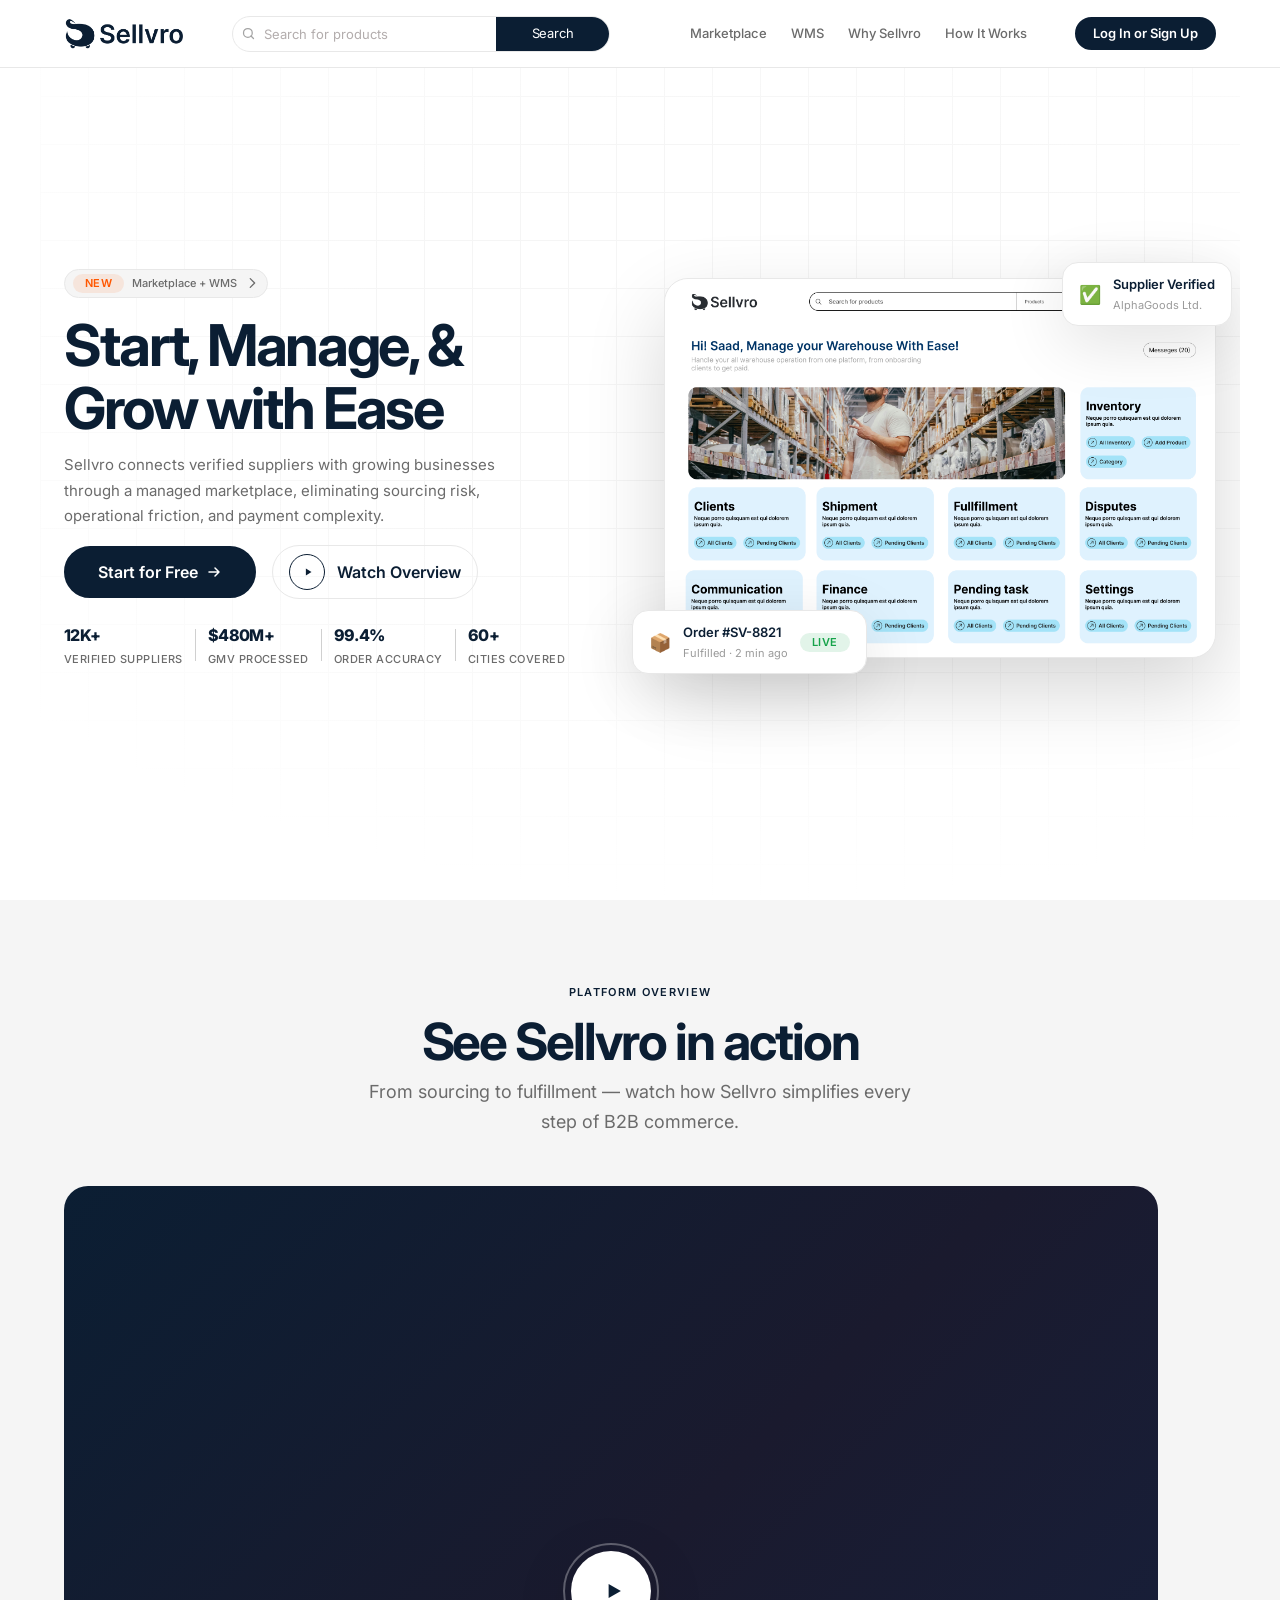
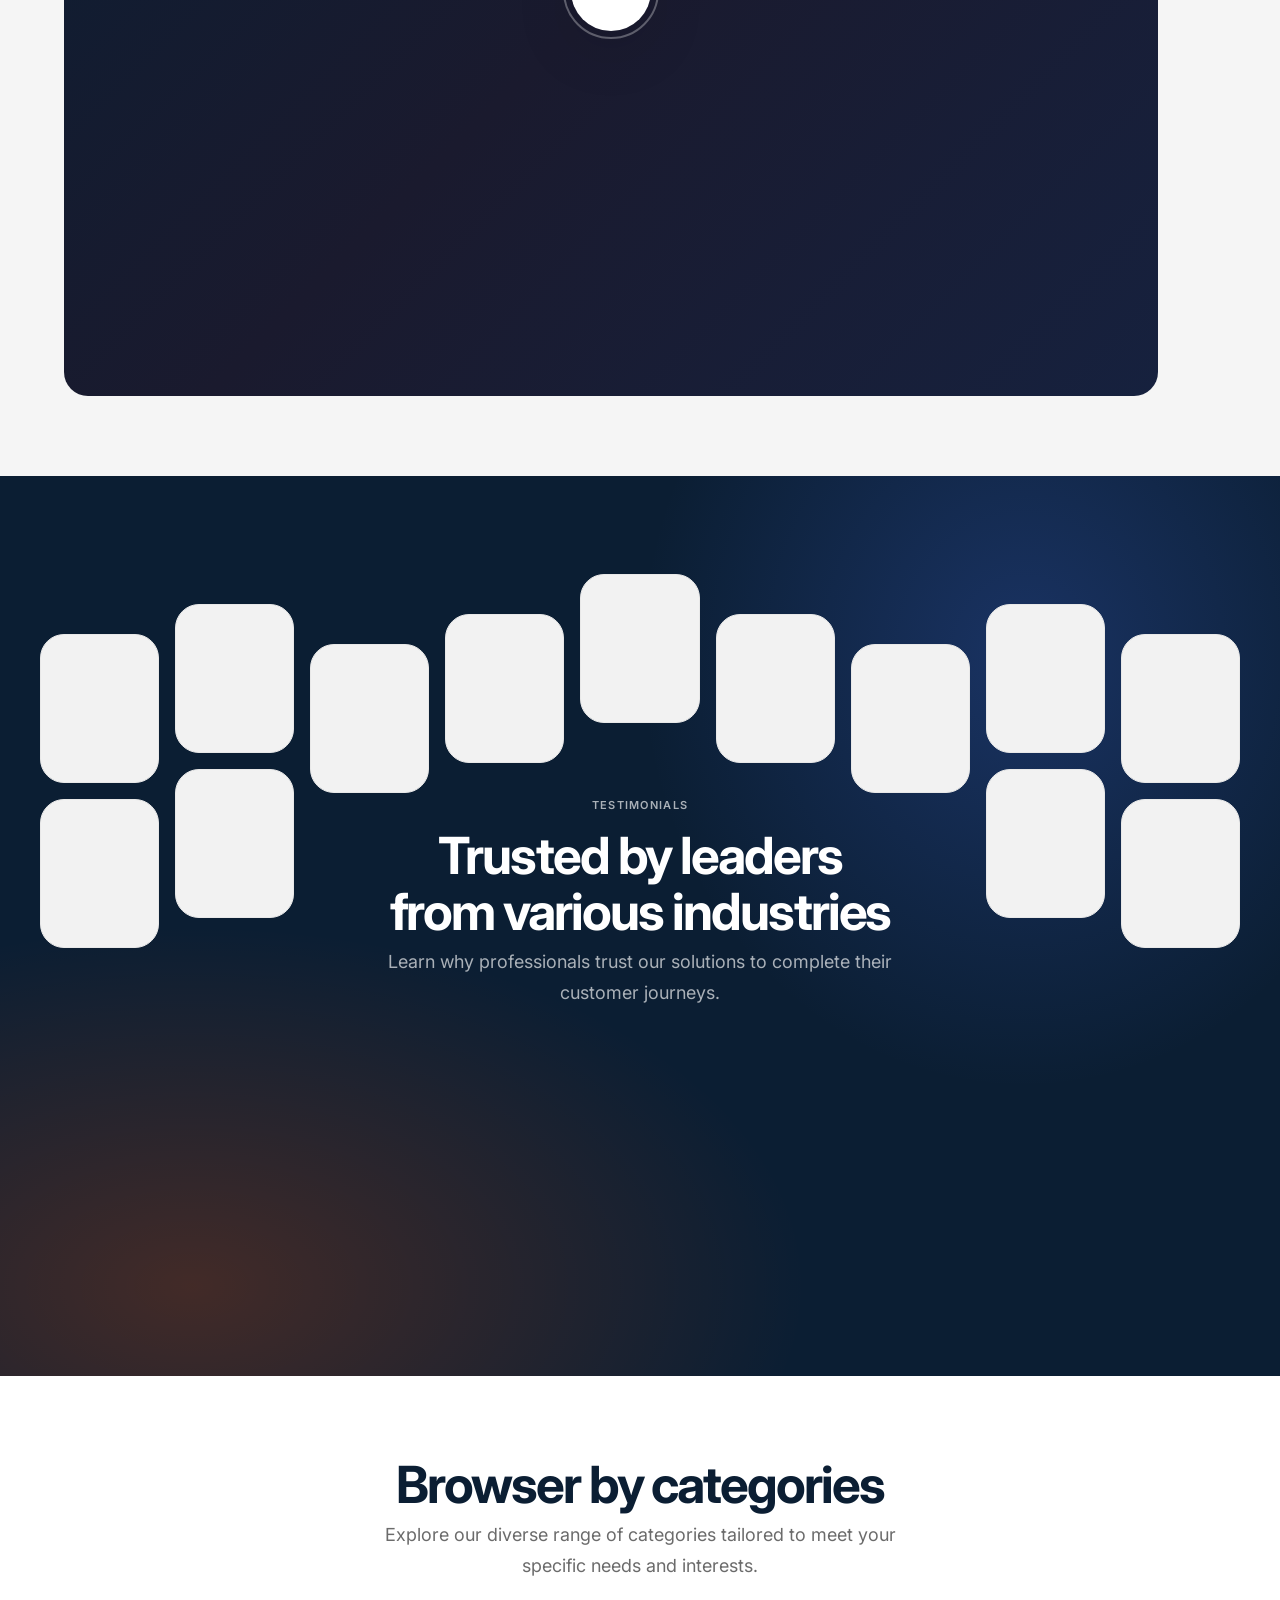
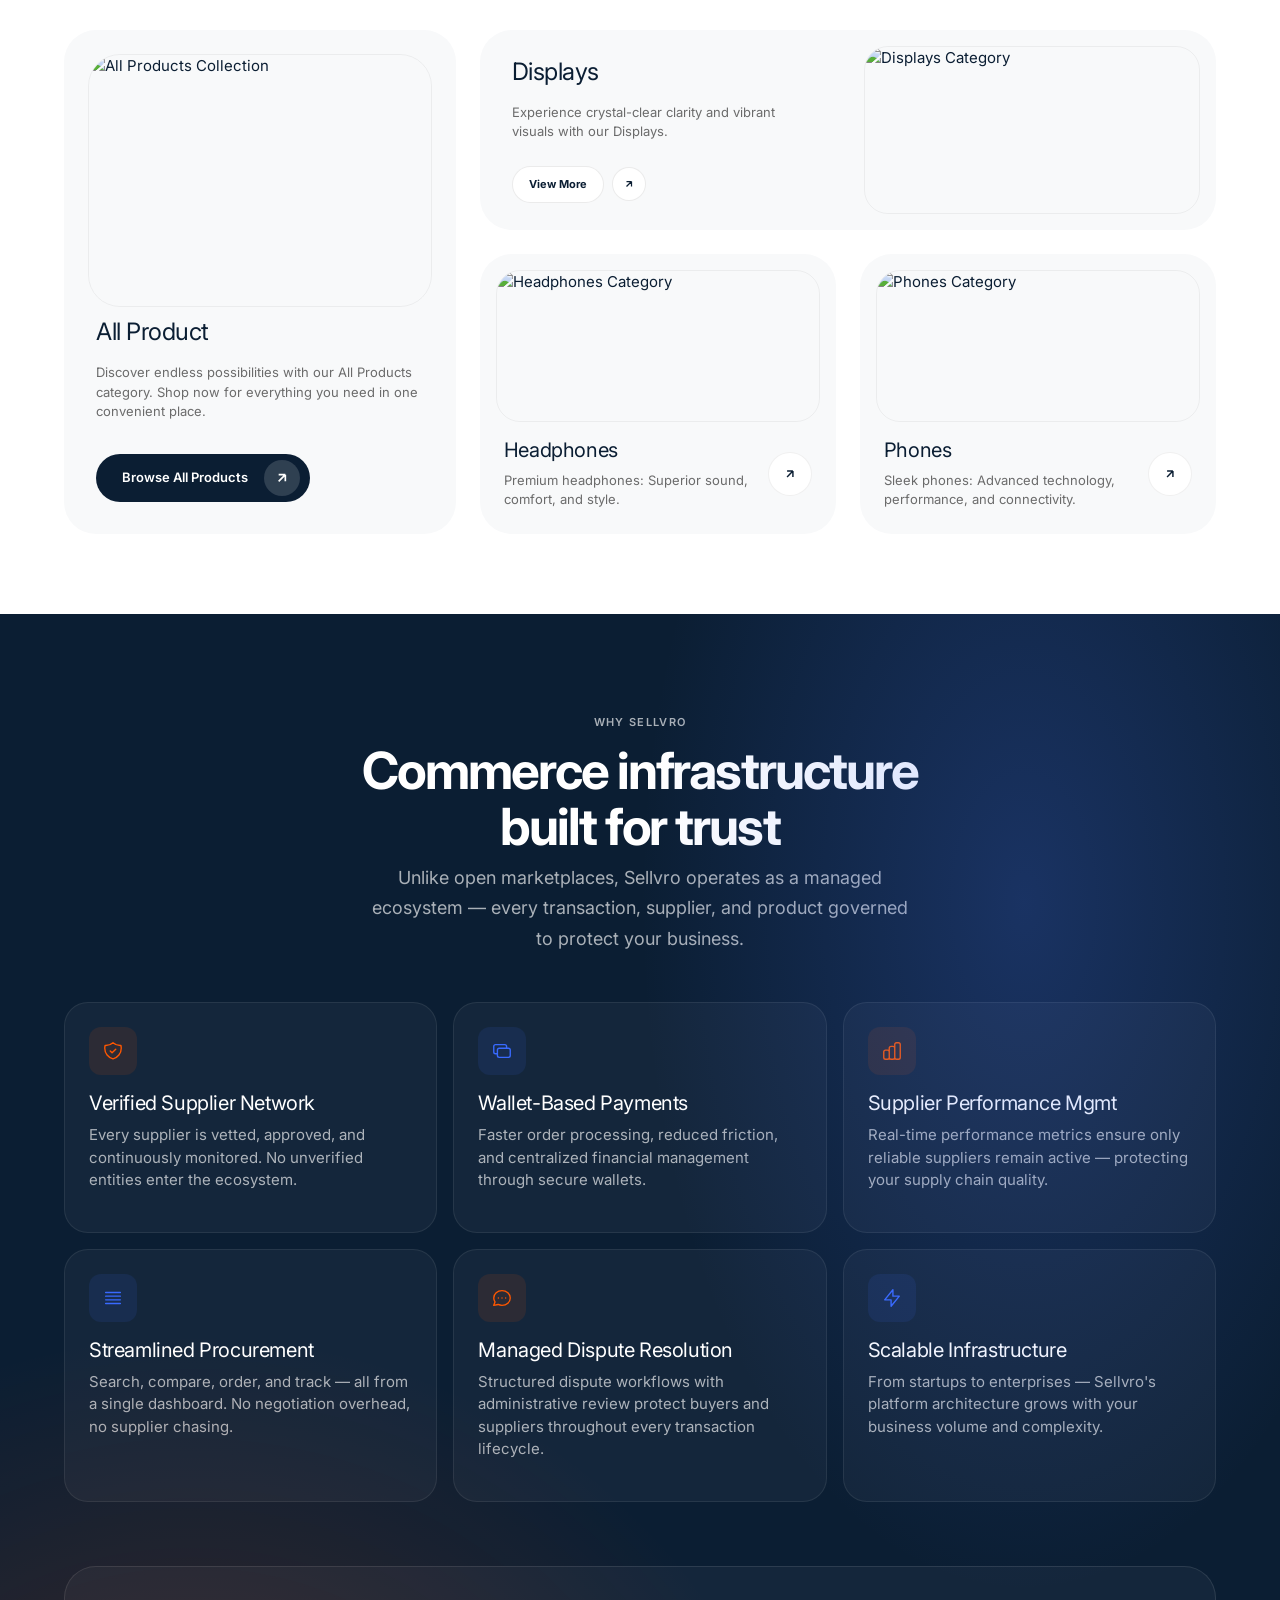
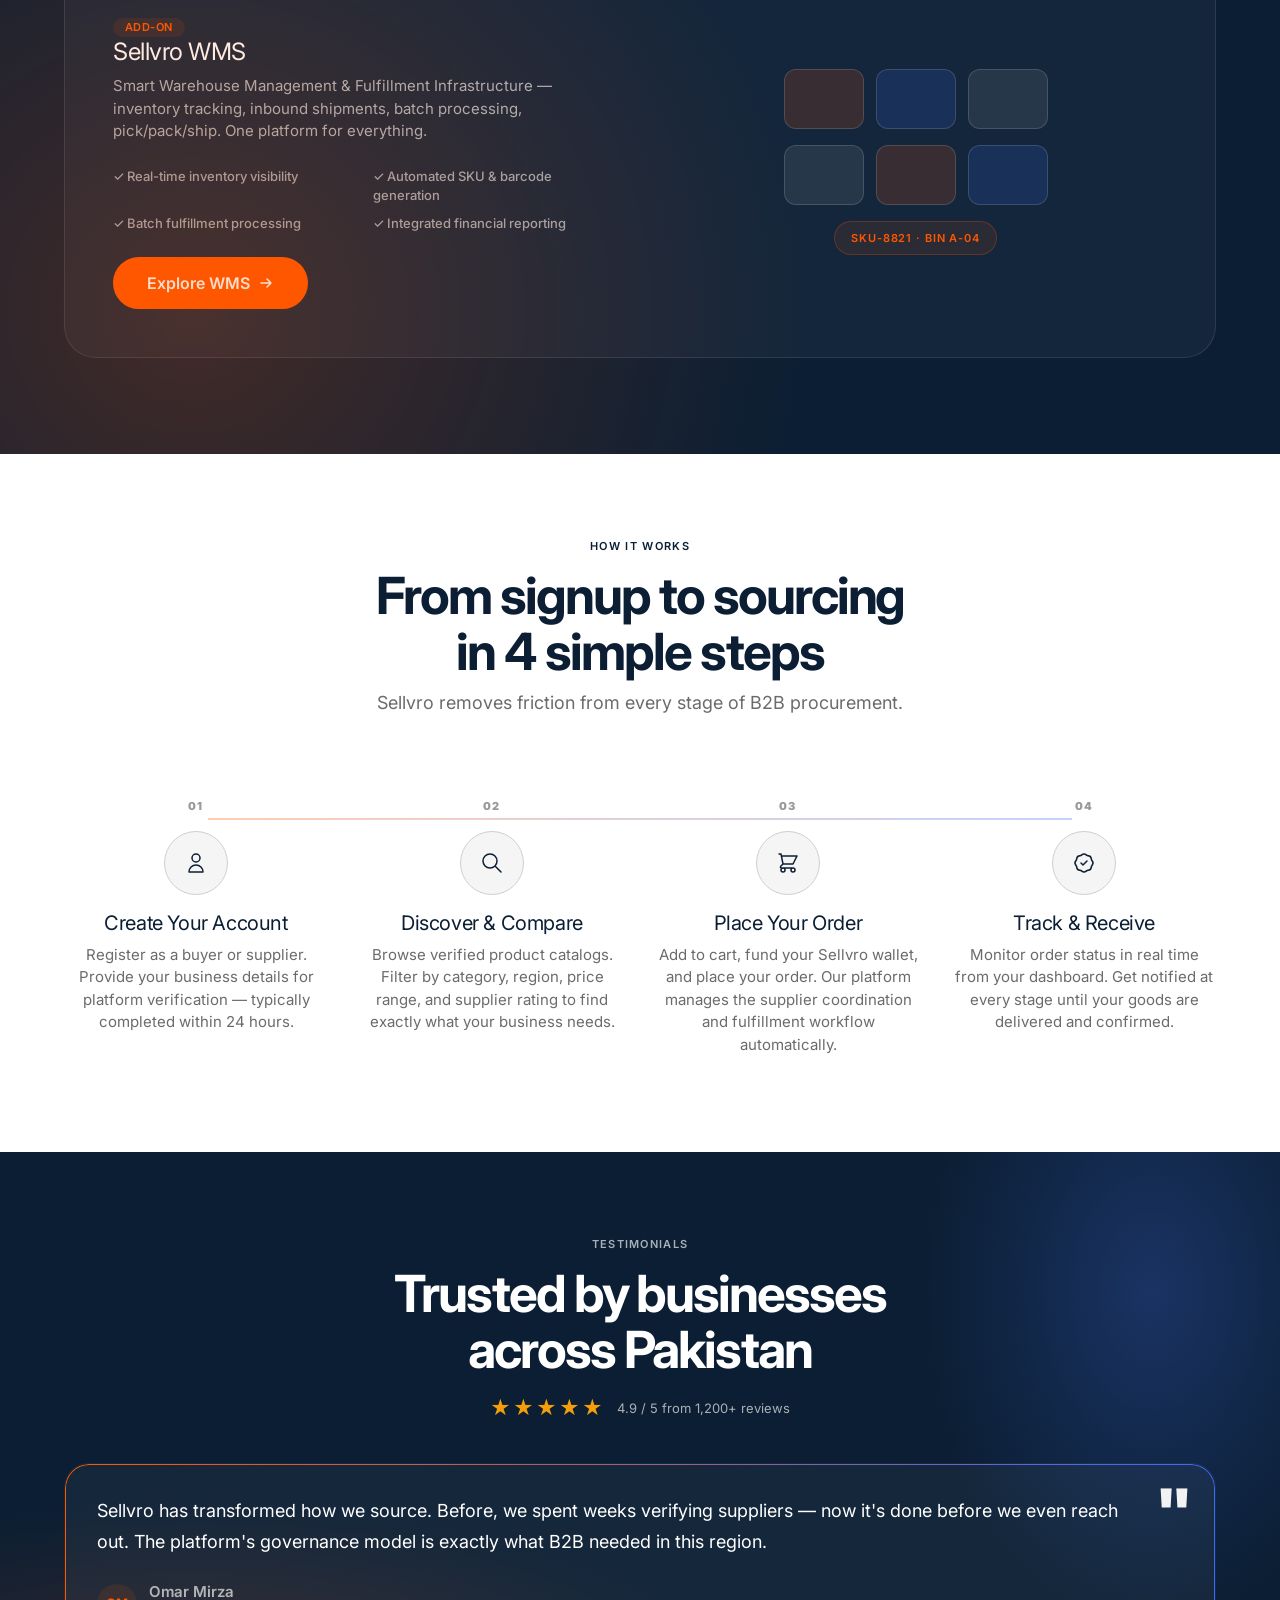
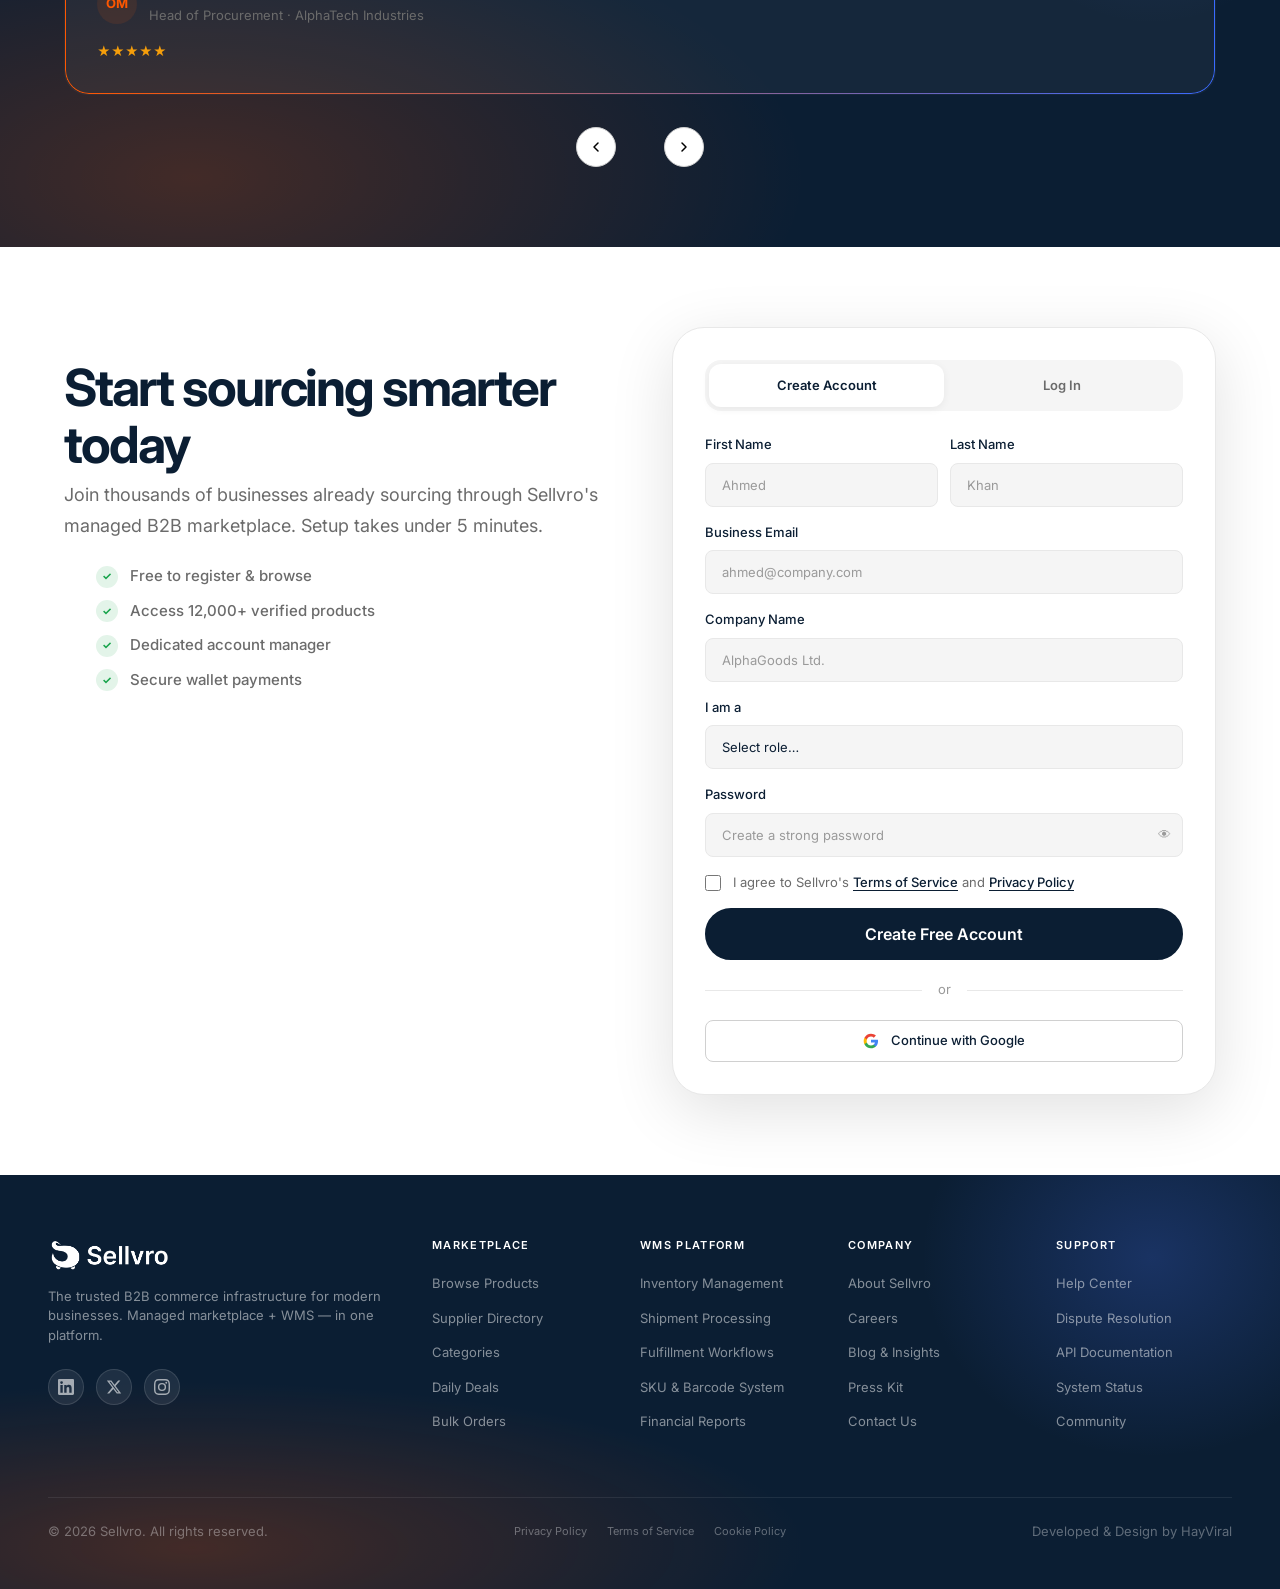
==== commit f2773347: "11:25 pm 29 may 2026" ====
--- a/index.html
+++ b/index.html
@@ -74,7 +74,7 @@
     <div class="sv-hero__inner">
       <div class="sv-hero__badge">
         <span class="sv-badge sv-badge--orange">New</span>
-        <span>Marketplace + WMS — Now in one platform</span>
+        <span>Marketplace + WMS</span>
         <svg viewBox="0 0 16 16" fill="none"><path d="M6 3l5 5-5 5" stroke="currentColor" stroke-width="1.5" stroke-linecap="round" stroke-linejoin="round"/></svg>
       </div>
 
@@ -187,74 +187,75 @@
     </div>
   </section>
 
-  <!-- ═══════════════════════════════════════ INFLUENCER COLLAB ═══════════════════════════════════════ -->
+ <!-- ═══════════════════════════════════════ INFLUENCER COLLAB ═══════════════════════════════════════ -->
+
 <section class="sv-section sv-video-collab" id="marketplace">
   <div class="sv-video-collab__container">
     
     <div class="sv-video-grid-wrapper">
       
       <div class="sv-video-track-col sv-track-col--1">
-        <div class="sv-video-card-frame">
+        <div class="sv-video-card-frame sv-carousel-card">
           <video autoplay loop muted playsinline src="https://assets.mixkit.co/videos/preview/mixkit-man-holding-a-smartphone-in-his-hand-40546-large.mp4"></video>
         </div>
-        <div class="sv-video-card-frame">
+        <div class="sv-video-card-frame sv-carousel-card">
           <video autoplay loop muted playsinline src="https://assets.mixkit.co/videos/preview/mixkit-woman-working-on-a-laptop-in-a-bright-office-41584-large.mp4"></video>
         </div>
       </div>
 
       <div class="sv-video-track-col sv-track-col--2">
-        <div class="sv-video-card-frame">
+        <div class="sv-video-card-frame sv-carousel-card">
           <video autoplay loop muted playsinline src="https://assets.mixkit.co/videos/preview/mixkit-young-man-working-on-a-laptop-in-a-cafe-41578-large.mp4"></video>
         </div>
-        <div class="sv-video-card-frame">
+        <div class="sv-video-card-frame sv-carousel-card">
           <video autoplay loop muted playsinline src="https://assets.mixkit.co/videos/preview/mixkit-woman-smiling-at-the-camera-in-a-workspace-41589-large.mp4"></video>
         </div>
       </div>
 
       <div class="sv-video-track-col sv-track-col--3">
-        <div class="sv-video-card-frame">
+        <div class="sv-video-card-frame sv-carousel-card">
           <video autoplay loop muted playsinline src="https://assets.mixkit.co/videos/preview/mixkit-man-in-a-suit-working-on-a-laptop-41580-large.mp4"></video>
         </div>
       </div>
 
       <div class="sv-video-track-col sv-track-col--4">
-        <div class="sv-video-card-frame">
+        <div class="sv-video-card-frame sv-carousel-card">
           <video autoplay loop muted playsinline src="https://assets.mixkit.co/videos/preview/mixkit-professional-woman-working-in-office-41582-large.mp4"></video>
         </div>
       </div>
 
       <div class="sv-video-track-col sv-track-col--5">
-        <div class="sv-video-card-frame">
+        <div class="sv-video-card-frame sv-carousel-card">
           <video autoplay loop muted playsinline src="https://assets.mixkit.co/videos/preview/mixkit-young-businessman-in-office-41591-large.mp4"></video>
         </div>
       </div>
 
       <div class="sv-video-track-col sv-track-col--6">
-        <div class="sv-video-card-frame">
+        <div class="sv-video-card-frame sv-carousel-card">
           <video autoplay loop muted playsinline src="https://assets.mixkit.co/videos/preview/mixkit-businesswoman-working-at-her-desk-41587-large.mp4"></video>
         </div>
       </div>
 
       <div class="sv-video-track-col sv-track-col--7">
-        <div class="sv-video-card-frame">
+        <div class="sv-video-card-frame sv-carousel-card">
           <video autoplay loop muted playsinline src="https://assets.mixkit.co/videos/preview/mixkit-man-smiling-working-in-a-modern-office-41595-large.mp4"></video>
         </div>
       </div>
 
       <div class="sv-video-track-col sv-track-col--8">
-        <div class="sv-video-card-frame">
+        <div class="sv-video-card-frame sv-carousel-card">
           <video autoplay loop muted playsinline src="https://assets.mixkit.co/videos/preview/mixkit-woman-typing-on-a-laptop-keyboard-41585-large.mp4"></video>
         </div>
-        <div class="sv-video-card-frame">
+        <div class="sv-video-card-frame sv-carousel-card">
           <video autoplay loop muted playsinline src="https://assets.mixkit.co/videos/preview/mixkit-man-looking-at-financial-charts-on-a-monitor-41593-large.mp4"></video>
         </div>
       </div>
 
       <div class="sv-video-track-col sv-track-col--9">
-        <div class="sv-video-card-frame">
+        <div class="sv-video-card-frame sv-carousel-card">
           <video autoplay loop muted playsinline src="https://assets.mixkit.co/videos/preview/mixkit-smiling-woman-at-her-office-desk-41588-large.mp4"></video>
         </div>
-        <div class="sv-video-card-frame">
+        <div class="sv-video-card-frame sv-carousel-card">
           <video autoplay loop muted playsinline src="https://assets.mixkit.co/videos/preview/mixkit-young-man-entering-a-business-meeting-41597-large.mp4"></video>
         </div>
       </div>
@@ -269,8 +270,6 @@
 
   </div>
 </section>
-
-
 
   <!-- ═══════════════════════════════════════ DEALS ═══════════════════════════════════════ -->
 <!-- 
--- a/styles.css
+++ b/styles.css
@@ -930,12 +930,12 @@
 .sv-video-placeholder p  { font-size: var(--text-lg); font-weight: var(--fw-medium); }
 .sv-video-placeholder small { color: rgba(255,255,255,0.5); }
 
+
 /* ═══════════════════════════════════════════════════════════════
    ADVANCED VIDEO COLLAB ENGINE (9-COLUMN STRUCTURAL PATTERN)
    ═══════════════════════════════════════════════════════════════ */
 .sv-video-collab {
   background: var(--color-black);
-  /* padding-block: var(--space-20) var(--space-16); */
   position: relative;
   padding-top: 0px;
   overflow: hidden;
@@ -962,7 +962,6 @@
   width: 100%;
 }
 
-/* Base structural setup for single-row vs dual-row column flows */
 .sv-video-track-col {
   display: flex;
   flex-direction: column;
@@ -970,7 +969,6 @@
   width: 100%;
 }
 
-/* ── The Frame Engine ── */
 .sv-video-card-frame {
   position: relative;
   width: 100%;
@@ -978,7 +976,7 @@
   overflow: hidden;
   background-color: var(--color-gray-100);
   border: var(--border);
-  aspect-ratio: 4 / 5; /* Preserves matching visual height proportions safely */
+  aspect-ratio: 4 / 5;
   transition: transform var(--duration-base) var(--ease-out), border-color var(--duration-base);
 }
 
@@ -996,12 +994,8 @@
 }
 
 /* ── Precision Column Placements & Offsets (Matching the UI Wave) ── */
-
-/* Outside Blocks: Dual Video Stack */
 .sv-track-col--1, .sv-track-col--9 { transform: translateY(-70px); margin-top: 180px;}
 .sv-track-col--2, .sv-track-col--8 { transform: translateY(-30px); margin-top: 110px;}
-
-/* Center Columns (3, 4, 5, 6, 7): Single Row Only */
 .sv-track-col--3, .sv-track-col--7 { transform: translateY(0px); margin-top: 120px;}
 .sv-track-col--4, .sv-track-col--6 { transform: translateY(30px); margin-top: 60px;}
 .sv-track-col--5 { transform: translateY(50px); margin-top: 0px; }
@@ -1016,32 +1010,19 @@
   display: flex;
   flex-direction: column;
   align-items: center;
-  /* gap: var(--space-4); */
   position: relative;
   z-index: 20;
   width: 630px;
 }
 
 .sv-video-collab__content .sv-h2 {
-  /* margin-bottom: var(--space-3); */
   font-weight: var(--fw-bold);
   color: var(--color-white);
 }
 .sv-video-collab__content .sv-body-lg {
   max-width: 550px;
   margin-inline: auto;
-  /* margin-bottom: var(--space-12); */
   color: var(--color-text-muted-white);
-}
-
-
-/* .sv-video-collab__content .sv-badge {
-  margin-bottom: var(--space-2);
-  color: var(--color-white);
-} */
-
-.sv-video-collab__cta {
-  margin-top: var(--space-4);
 }
 
 .sv-badge--neutral {
@@ -1051,7 +1032,6 @@
   font-size: var(--text-xs);
   font-weight: var(--fw-semibold);
   letter-spacing: var(--ls-widest);
-  /* text-transform: uppercase; */
   margin-bottom: var(--space-3);
 }
 
@@ -1073,45 +1053,81 @@
 /* ── Mobile Viewport Transformation (Converts Layout to Smooth Slider UI) ── */
 @media (max-width: 900px) {
   .sv-video-collab {
-    padding-block: var(--space-12) var(--space-12);
-  }
-
-  /* Structural Shift: Kill standard grid layout block, enable snapping swipe axis */
+    height: auto; /* Allow dynamic breathing room on mobile viewports */
+
+  }
+
+  .sv-video-collab__container {
+    padding-block: var(--space-12) var(--space-16);
+    height: auto;
+    /* padding-top: 0; */
+    padding-inline: 0; /* Clear inline boundaries to let cards bleed off-screen beautifully */
+    display: flex;
+    flex-direction: column; /* Allows visual re-ordering through CSS properties */
+  }
+
+  #marketplace{
+    margin-top: 0 !important; /* Neutralize desktop-specific negative margin */
+    padding-block: 0px;
+    width: 100%;
+    max-width: 100%;
+  }
+
+  /* ── 1. Text Header Positioned Directly Above Slider ── */
+  .sv-video-collab__content {
+    order: 1; /* Moves text section instantly to the top */
+    margin-top: 0 !important; /* Neutralize desktop overlap pulling offsets */
+    width: 100%;
+    max-width: 100%;
+    padding-inline: var(--container-pad); /* Restores perfect grid alignment padding */
+    margin-bottom: var(--space-10);
+    text-align: center;
+  }
+
+  /* ── 2. Structural Stack Deck Framework ── */
   .sv-video-grid-wrapper {
+    order: 2; /* Positions the carousel grid directly underneath the header text */
     display: flex;
+    flex-direction: row;
     overflow-x: auto;
     scroll-snap-type: x mandatory;
-    scrollbar-width: none; /* Modern standard to hide horizontal scrollbar */
-    padding-inline: var(--container-pad);
-    gap: var(--space-4);
-    margin-bottom: var(--space-6);
-    /* Reset all spatial offsets safely */
+    scrollbar-width: none; /* Modern standard hide scrollbar rule */
+    padding-inline: var(--container-pad); /* Snaps cleanly near edges */
+    gap: var(--space-6); /* Roomy separation gap matching stack deck proportions */
+    margin-bottom: 0;
+    width: 100%;
     transform: none !important;
   }
-  
+
   .sv-video-grid-wrapper::-webkit-scrollbar {
-    display: none; /* Webkit browser scroll hide support hook */
-  }
-
-  /* Redefine horizontal slide tracking blocks */
+    display: none; /* Webkit standard wrapper scrollhide hook */
+  }
+
+  /* Unwind nested absolute desktop tracks into independent linear inline slides */
   .sv-video-track-col {
-    flex: 0 0 240px; /* Locked standard sizing for slider slides */
+    display: contents; /* Dissolves column groupings to align items directly on the horizontal grid flex axis */
+  }
+
+  /* ── 3. Strict 9:16 Card Presentation Engine ── */
+  .sv-video-card-frame.sv-carousel-card {
+    flex: 0 0 260px; /* Exact mobile card width footprint scale matching the preview attachment layout */
+    width: 260px;
+    height: auto;
+    aspect-ratio: 9 / 16 !important; /* True high-fidelity mobile native preview resolution format */
     scroll-snap-align: center;
-    transform: none !important; /* Forces layout tracking flat */
-    display: flex;
-    flex-direction: column;
-  }
-
-  /* Enforce aspect ratio consistency across mobile carousel tracks */
-  .sv-video-card-frame {
-    aspect-ratio: 4 / 5;
-  }
-
-  .sv-video-collab__content {
-    margin-top: var(--space-8);
-  }
-}
-
+    transform: none !important;
+    margin: 0 !important;
+    box-shadow: 0px 10px 30px rgba(0, 0, 0, 0.5); /* Deep visual depth shadow framework */
+    border: 1px solid rgba(255, 255, 255, 0.15); /* Sleek high-fidelity dark mode border */
+    border-radius: var(--radius-xl);
+    transition: transform 0.3s ease;
+  }
+
+  /* Native micro-scaling effect on target active screen frames */
+  .sv-video-card-frame.sv-carousel-card:active {
+    transform: scale(0.97);
+  }
+}
 /* ═══════════════════════════════════════════════════════════════
    Category
    ═══════════════════════════════════════════════════════════════ */
@@ -1125,13 +1141,13 @@
   text-align: center;
 }
 .sv-section__header .sv-h2 {
-  /* margin-bottom: var(--space-3); */
   font-weight: var(--fw-bold);
+  margin-bottom: var(--space-2);
 }
 .sv-section__header .sv-body-lg {
   max-width: 550px;
   margin-inline: auto;
-  /* margin-bottom: var(--space-12); */
+  margin-bottom: var(--space-12);
 }
 
 /* ── The Bento Grid Framework ── */
@@ -1145,9 +1161,8 @@
 
 /* ── Base Structural Card Tokens ── */
 .sv-bento-card {
-  background: #f8f9fa; /* Sleek UI off-white background block */
-  border-radius: var(--radius-2xl); /* Accurate oversized smooth curves */
-  /* border: 1px solid rgba(0, 0, 0, 0.03); */
+  background: #f8f9fa; 
+  border-radius: var(--radius-2xl); 
   overflow: hidden;
   display: flex;
   flex-direction: column;
@@ -1160,7 +1175,6 @@
   box-shadow: var(--shadow-md);
 }
 
-/* Image containment rules to replicate inside padding boundaries */
 .sv-bento-card__img-holder {
   position: relative;
   overflow: hidden;
@@ -1174,8 +1188,8 @@
   height: 100%;
   object-fit: contain;
   transition: transform var(--duration-slow) var(--ease-out);
-    border: 1px solid rgba(0, 0, 0, 0.05);
-      border-radius: var(--radius-2xl);
+  border: 1px solid rgba(0, 0, 0, 0.05);
+  border-radius: var(--radius-2xl);
 }
 
 .sv-bento-card:hover .sv-bento-card__img {
@@ -1187,7 +1201,6 @@
   padding: var(--space-6) var(--space-8);
   display: flex;
   flex-direction: column;
-  gap: 0px;
 }
 
 /* ── Specific Structural Layout Rules ── */
@@ -1195,32 +1208,34 @@
 /* 1. Left Feature Block (Vertical) */
 .sv-bento-card--vertical {
   grid-column: 1;
-  grid-row: 1 / 3; /* Spans top to bottom */
+  grid-row: 1 / 3; 
   height: 100%;
   justify-content: space-between;
-  gap: var(--space-12);
+  /* gap: var(--space-4); */
 }
 .sv-bento-card--vertical .sv-bento-card__img-holder {
-  height: 60%;
-  padding: var(--space-4) var(--space-4) 0;
+  height: 55%;
+  padding: var(--space-6) var(--space-6) 0;
 }
 .sv-bento-card--vertical .sv-bento-card__content {
-  height: 40%;
+  height: 45%;
   justify-content: flex-end;
-  padding-bottom: var(--space-8);
+  padding: 0 var(--space-8) var(--space-8);
+  gap: var(--space-2);
 }
 
 /* 2. Top Right Long Block (Horizontal) */
 .sv-bento-card--horizontal {
   grid-column: 2 / 4;
   grid-row: 1;
-  flex-direction: row; /* Aligns text left, image right */
+  flex-direction: row; 
   align-items: center;
   justify-content: space-between;
 }
 .sv-bento-card--horizontal .sv-bento-card__content {
   width: 50%;
   padding-left: var(--space-8);
+  gap: var(--space-2);
 }
 .sv-bento-card--horizontal .sv-bento-card__img-holder {
   width: 50%;
@@ -1236,7 +1251,7 @@
 .sv-bento-card--square {
   flex-direction: column;
   justify-content: space-between;
-     gap: var(--space-4);
+  gap: var(--space-4);
 }
 .sv-bento-card--square .sv-bento-card__img-holder {
   height: 65%;
@@ -1286,6 +1301,7 @@
   text-decoration: none;
   gap: var(--space-4);
   margin-top: var(--space-2);
+  width: fit-content;
 }
 
 .sv-bento-card__actions{
@@ -1293,7 +1309,6 @@
   align-items: center;
   gap: var(--space-2);
 }
-
 
 .sv-btn-icon {
   width: 36px;
@@ -1302,7 +1317,6 @@
   border-radius: var(--radius-full);
   display: flex;
   align-items: center;
-    padding: var(--space-3) var(--space-4);
   justify-content: center;
 }
 
@@ -1320,7 +1334,6 @@
   width: fit-content;
 }
 
-/* The round modern arrow button vectors */
 .sv-arrow-circle {
   width: 34px;
   height: 34px;
@@ -1329,7 +1342,7 @@
   display: flex;
   align-items: center;
   justify-content: center;
-    border: 1px solid rgba(0,0,0,0.08);
+  border: 1px solid rgba(0,0,0,0.08);
   color: var(--color-black);
   flex-shrink: 0;
 }
@@ -1341,50 +1354,109 @@
 }
 
 /* ═══════════════════════════════════════════════════════════════
-   RESPONSIVE LAYOUT TRANSLATIONS
+   RESPONSIVE LAYOUT TRANSLATIONS (FIXED & SQUASH-PROOFED)
    ═══════════════════════════════════════════════════════════════ */
+
+/* Tablet Optimization Layer */
 @media (max-width: 1024px) {
   .sv-bento-grid {
     grid-template-columns: 1fr 1fr;
-    grid-template-rows: auto auto auto;
-  }
+    grid-template-rows: repeat(3, auto); /* Swapped hardcoded pixel values to auto */
+    gap: var(--space-4);
+  }
+
+  /* Vertical Card: Becomes row layout, heights cleared to fit internal text smoothly */
   .sv-bento-card--vertical {
     grid-column: 1 / 3;
     grid-row: auto;
     flex-direction: row;
-    height: 320px;
+    height: auto; 
+    align-items: center;
   }
   .sv-bento-card--vertical .sv-bento-card__img-holder {
-    width: 50%; height: 100%; padding: var(--space-6);
+    width: 50%;
+    height: 300px; /* Locked explicit visual frame height */
+    padding: var(--space-6);
   }
   .sv-bento-card--vertical .sv-bento-card__content {
-    width: 50%; height: 100%; justify-content: center;
-  }
+    width: 50%;
+    height: auto;
+    justify-content: center;
+    padding: var(--space-6) var(--space-8) var(--space-6) 0;
+  }
+
+  /* Horizontal Card: Extends across full grid row */
   .sv-bento-card--horizontal {
     grid-column: 1 / 3;
-  }
-}
-
+    height: auto;
+  }
+  .sv-bento-card--horizontal .sv-bento-card__img-holder {
+    height: 260px; /* Prevent shrinking context window */
+  }
+
+  /* Square Twins: Become balanced grid items */
+  .sv-bento-card--square {
+    height: auto;
+  }
+  .sv-bento-card--square .sv-bento-card__img-holder {
+    height: 240px;
+    padding: var(--space-6) var(--space-6) 0;
+  }
+  .sv-bento-card--square .sv-bento-card__content {
+    height: auto;
+    padding: var(--space-4) var(--space-6) var(--space-6);
+  }
+}
+
+/* Mobile Viewport Custom Configuration */
 @media (max-width: 680px) {
+  .sv-categories-section {
+    padding-block: var(--space-12);
+  }
+
   .sv-bento-grid {
-    grid-template-columns: 1fr;
-    grid-template-rows: auto;
+    grid-template-columns: 1fr; /* Pure layout stack collapse */
     gap: var(--space-4);
   }
+
+  /* All layout styles adapt cleanly into vertical card decks */
   .sv-bento-card--vertical,
-  .sv-bento-card--horizontal {
-    flex-direction: column;
-    height: auto;
-    grid-column: auto;
-  }
+  .sv-bento-card--horizontal,
+  .sv-bento-card--square {
+    grid-column: auto !important;
+    flex-direction: column !important;
+    height: auto !important;
+    width: 100%;
+  }
+
+
+  .sv-bento-card__img-holder{
+    padding-bottom: var(--space-6);
+  }
+  /* Image wrappers reset to standardized heights to avoid text collision */
   .sv-bento-card--vertical .sv-bento-card__img-holder,
+  .sv-bento-card--horizontal .sv-bento-card__img-holder,
+  .sv-bento-card--square .sv-bento-card__img-holder {
+    width: 100% !important;
+    height: 240px !important;
+    /* padding: var(--space-6) var(--space-6) 0 !important; */
+  }
+
+  .sv-bento-card--vertical .sv-bento-card__img,
+  .sv-bento-card--horizontal .sv-bento-card__img,
+  .sv-bento-card--square .sv-bento-card__img {
+    object-fit: contain !important; /* Ensure product details stay perfectly visible */
+    border-radius: var(--radius-xl);
+  }
+
+  /* Consistent content pads down column stacks */
   .sv-bento-card--vertical .sv-bento-card__content,
   .sv-bento-card--horizontal .sv-bento-card__content,
-  .sv-bento-card--horizontal .sv-bento-card__img-holder {
-    width: 100%;
-  }
-  .sv-bento-card--square .sv-bento-card__img-holder {
-    height: 220px;
+  .sv-bento-card--square .sv-bento-card__content {
+    width: 100% !important;
+    height: auto !important;
+    padding: var(--space-6) var(--space-6) var(--space-6) !important;
+    gap: var(--space-2) !important;
   }
 }
 
@@ -1573,6 +1645,8 @@
   background: var(--color-gray-100);
   border-color: var(--color-border-strong);
 }
+
+
 .sv-cat-card__content {
   position: relative;
   z-index: 2;
@@ -2372,6 +2446,36 @@
     --container-pad: var(--space-5);
   }
 
+  
+  #categories .container {
+    padding: var(--space-12) var(--container-pad);
+  }
+
+  #video .container {
+    padding: var(--space-12) var(--container-pad);
+  }
+
+  #why-us .container {
+    padding: var(--space-12) var(--container-pad);
+  }
+
+  #process .container {
+    padding: var(--space-12) var(--container-pad);
+  }
+
+  #testimonials .container {
+    padding: var(--space-12) var(--container-pad);
+  }
+
+  #auth .container {
+    padding: var(--space-12) var(--container-pad);
+  }
+
+  #footer .container {
+    padding: var(--space-12) var(--container-pad);
+  }
+
+
   .sv-nav__links,
   .sv-nav__actions,
   .sv-nav__search { display: none; }
@@ -2410,9 +2514,30 @@
 }
 
 @media (max-width: 480px) {
-  .sv-hero__cta-group { flex-direction: column; align-items: flex-start; }
+  .sv-hero__cta-group { 
+    flex-direction: column; 
+    /* align-items: flex-start;  */
+  }
   .sv-footer__top { grid-template-columns: 1fr; }
   .sv-footer__brand { grid-column: 1; }
-}
-
-
+
+  .sv-hero__sub{
+    text-align: center;
+    font-size: var(--text-sm);
+  }
+
+  .sv-hero__headline{
+    text-align: center;
+  }
+
+  .sv-hero__inner{
+    display: flex;
+    flex-direction: column;
+  }
+
+  .sv-hero__badge{
+    justify-content: center;
+  }
+}
+
+
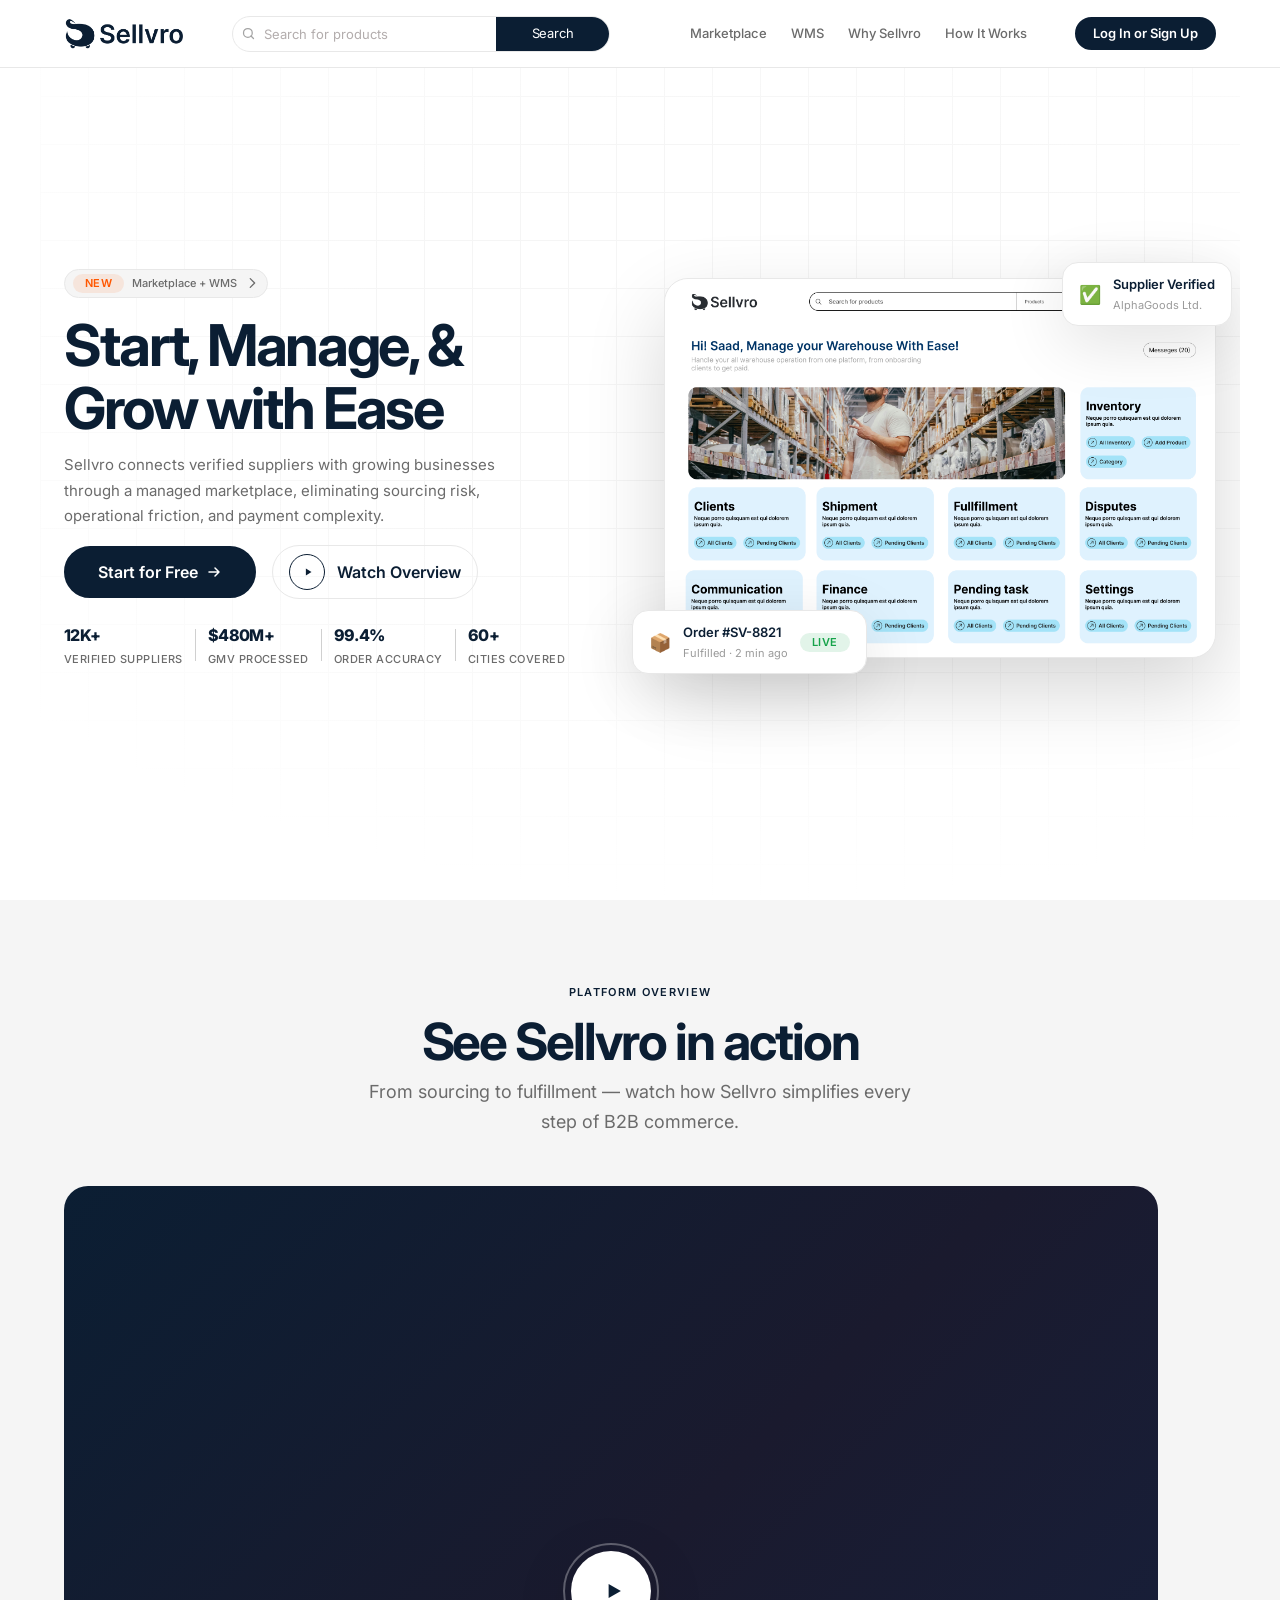
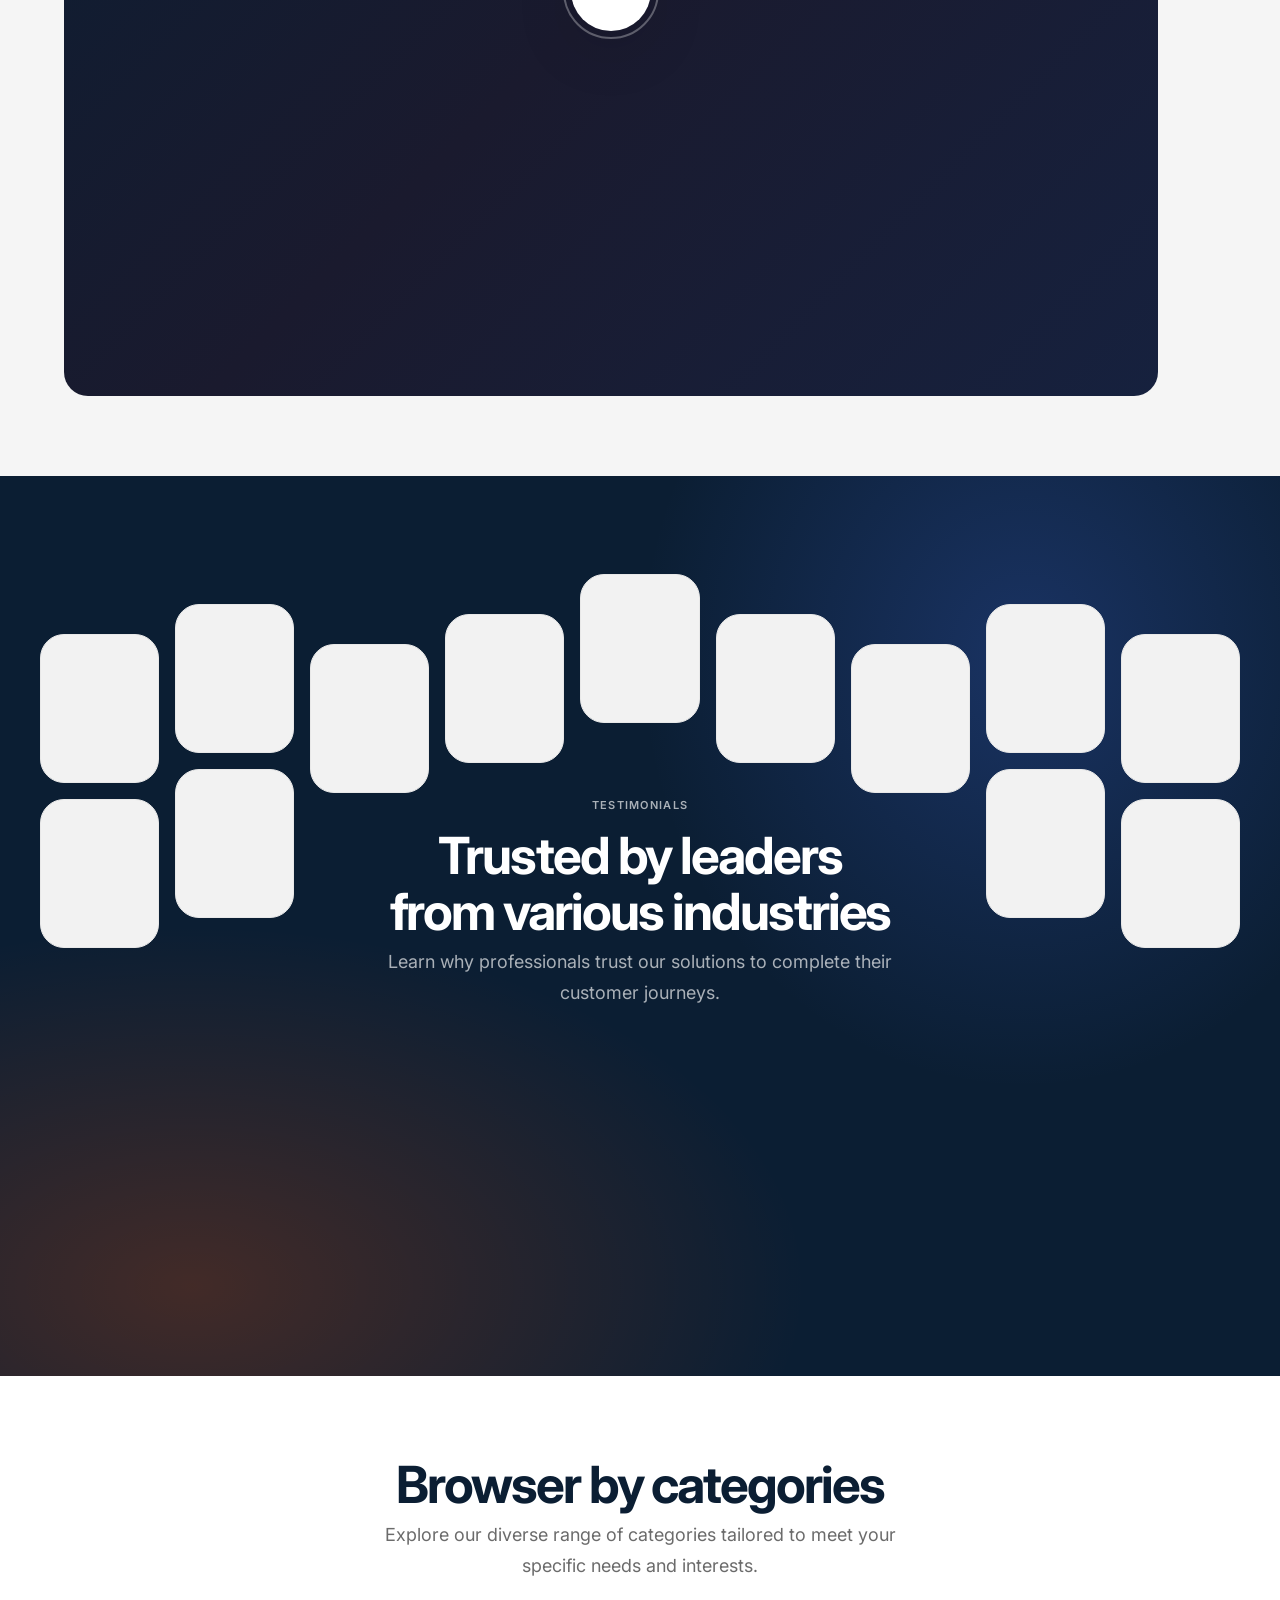
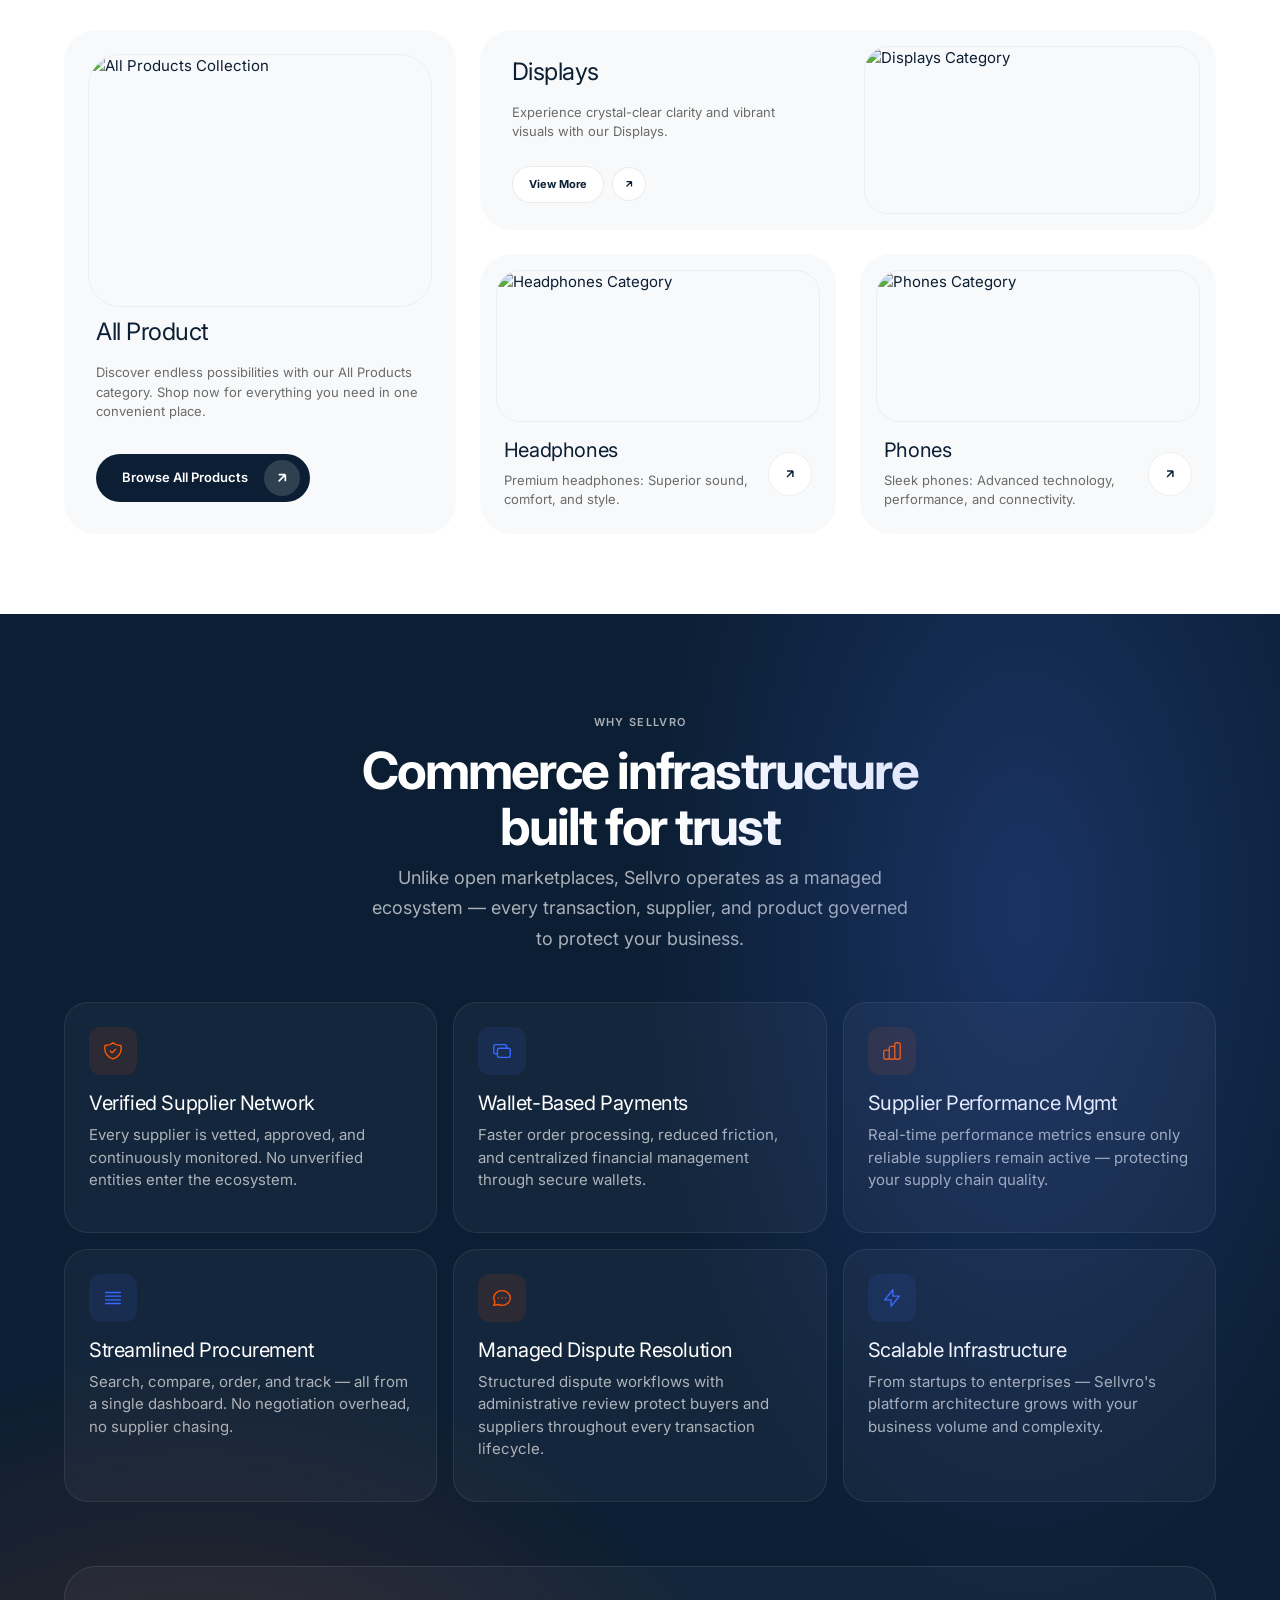
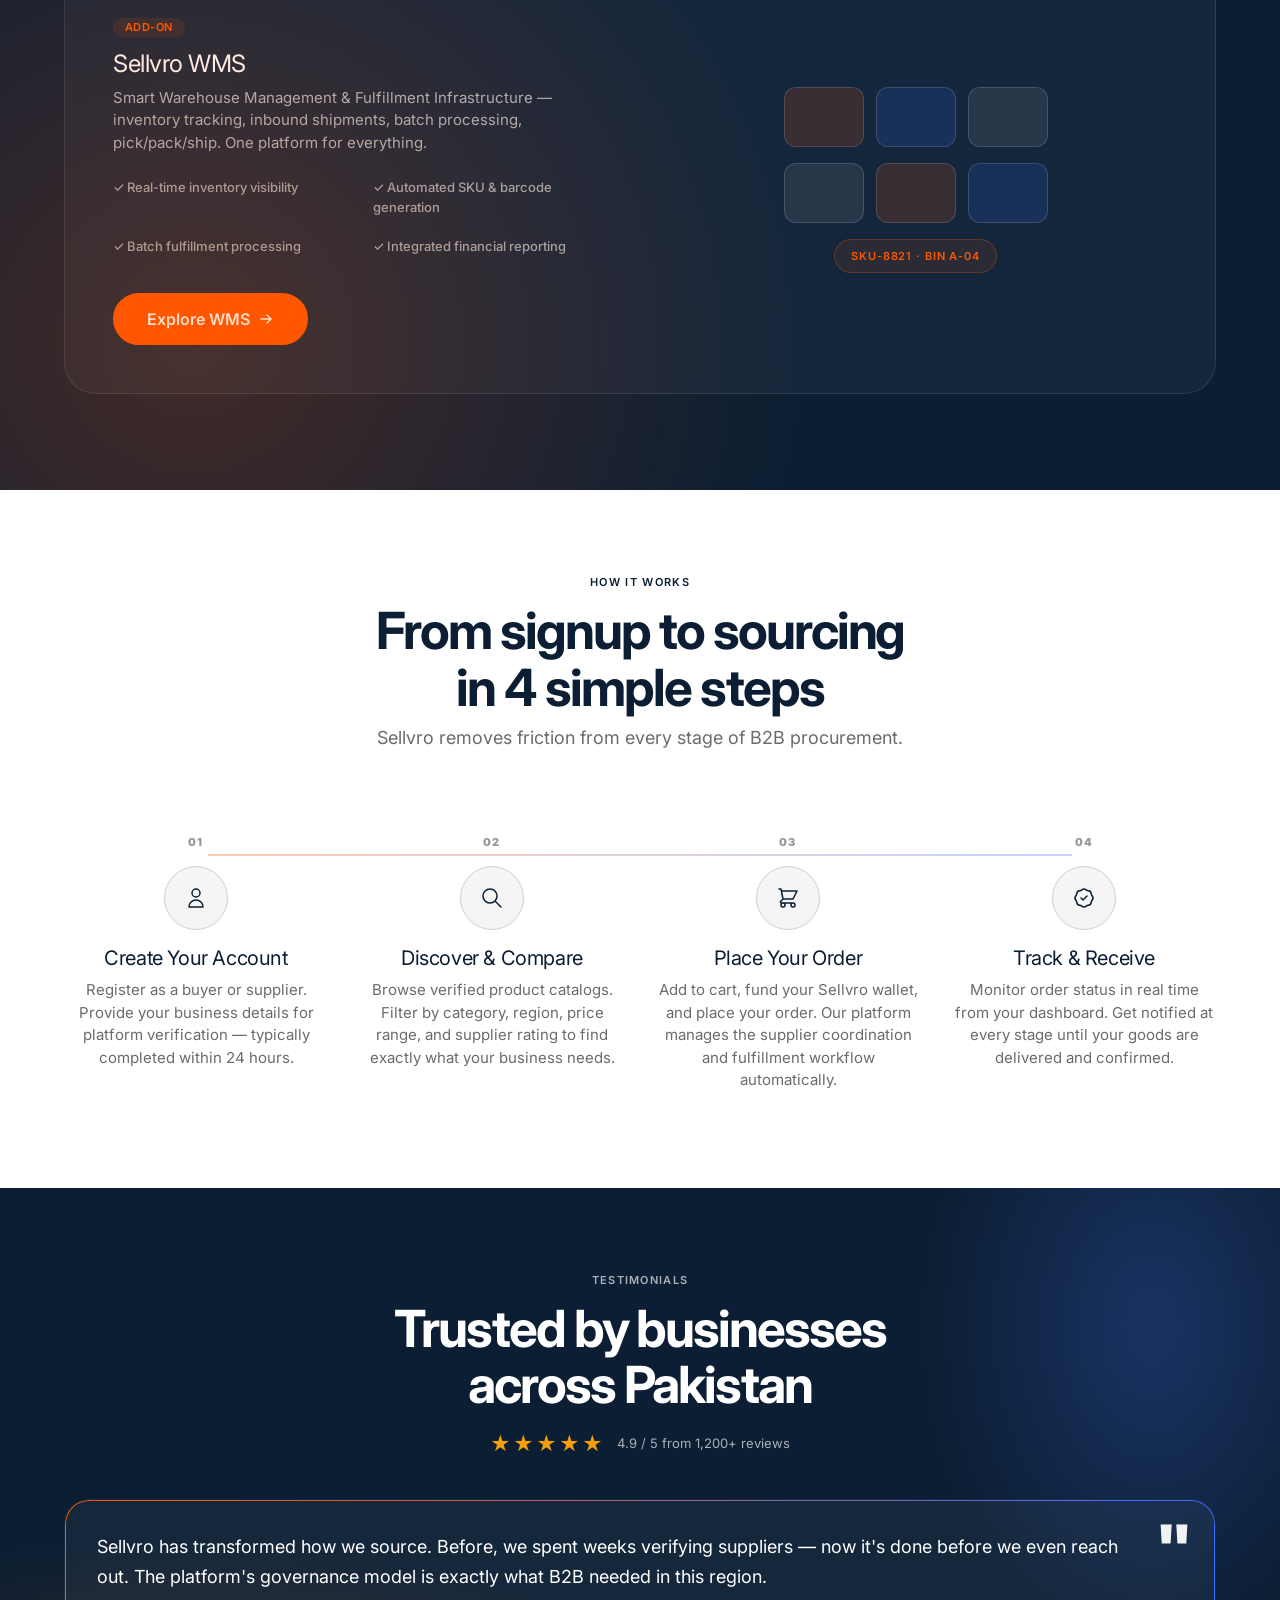
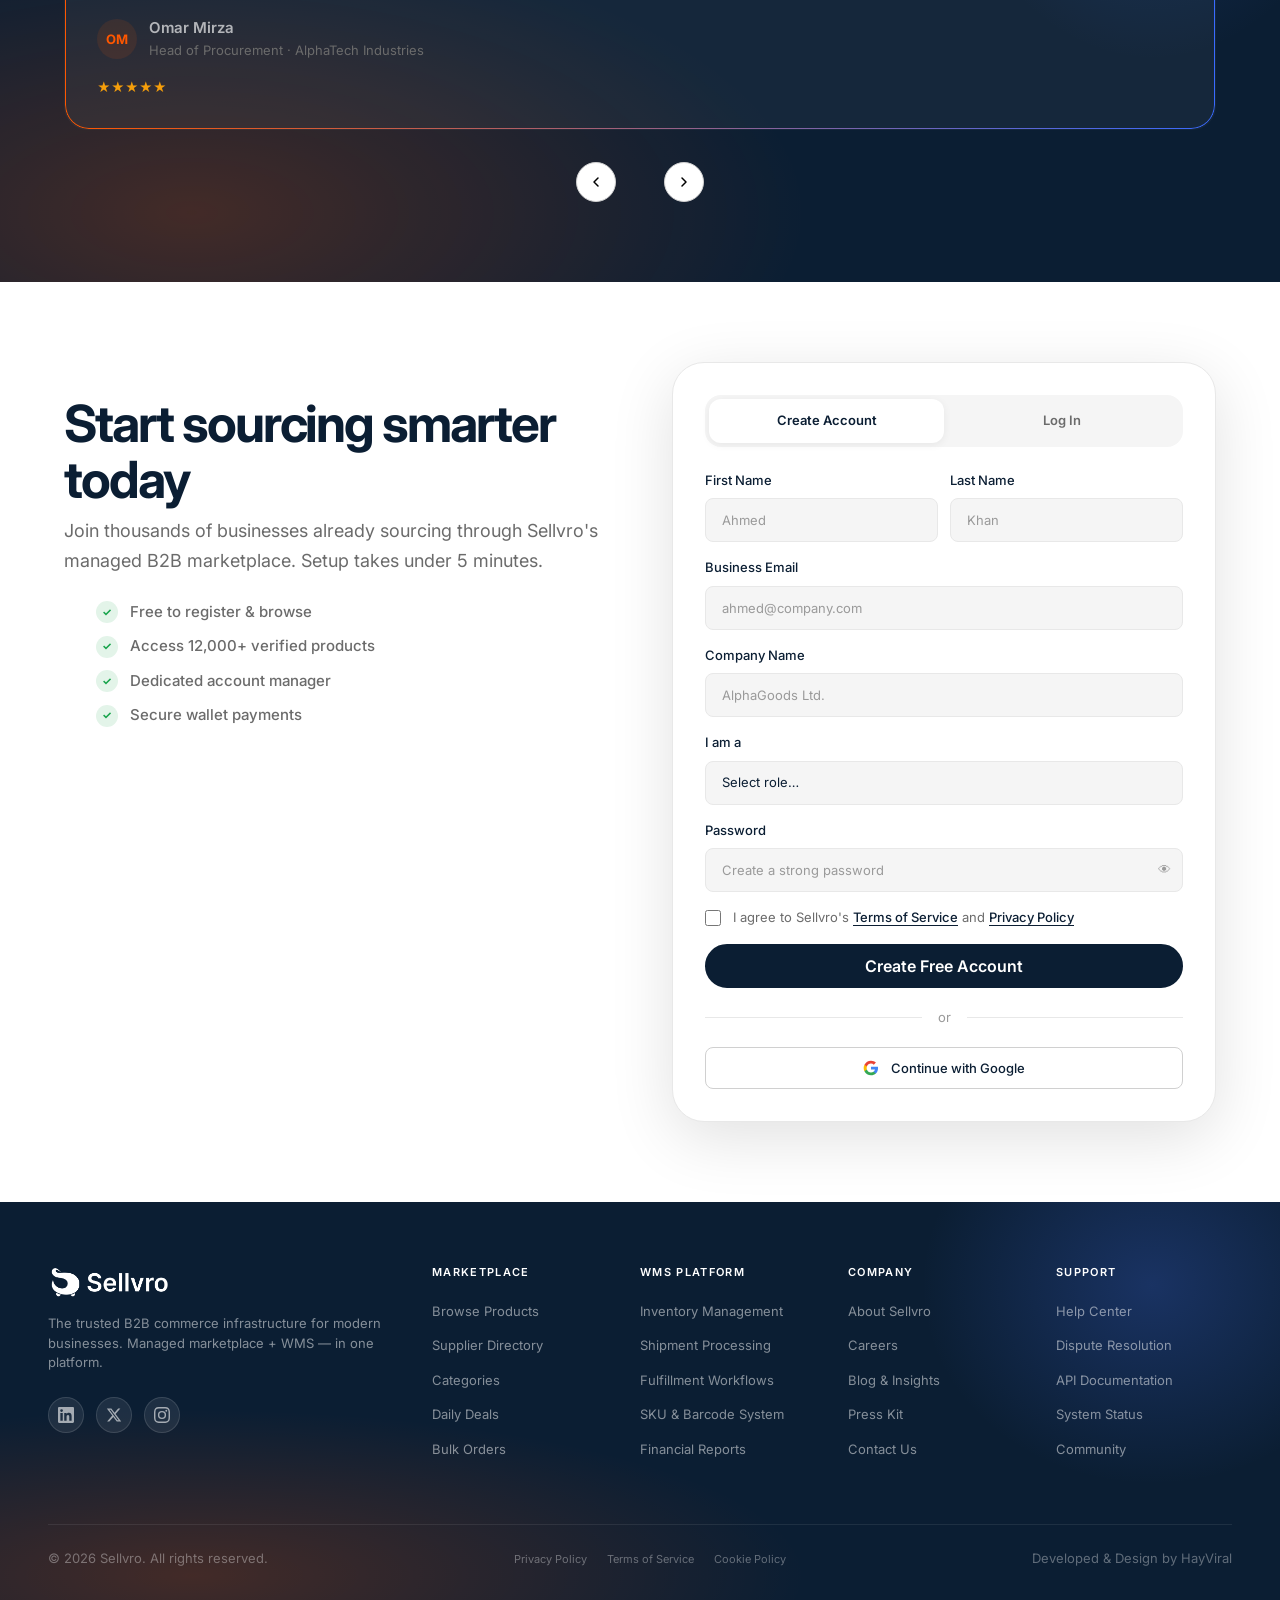
==== commit 2f390f07: "1:35 am 30 may 2026" ====
--- a/index.html
+++ b/index.html
@@ -61,7 +61,7 @@
       </ul>
       <div class="sv-nav__mobile-actions">
         <a href="#auth" class="sv-btn sv-btn--ghost sv-btn--full" data-auth="login">Log In</a>
-        <a href="#auth" class="sv-btn sv-btn--primary sv-btn--full" data-auth="signup">Get Started</a>
+        <a href="#auth" class="sv-btn sv-btn--primary-w sv-btn--full" data-auth="signup">Get Started</a>
       </div>
     </div>
   </nav>
--- a/styles.css
+++ b/styles.css
@@ -297,6 +297,15 @@
 }
 .sv-btn--ghost-white:hover {
   background: rgba(255,255,255,0.22);
+}
+
+.sv-btn--full{
+  padding: var(--space-3);
+}
+
+.sv-btn--primary-w{
+  color: var(--color-white);
+  background-color: var(--color-orange-dark);
 }
 
 /* Outline */
@@ -605,7 +614,9 @@
 }
 .sv-nav__mobile-menu.is-open { display: block; }
 .sv-nav__mobile-menu ul { display: flex; flex-direction: column; gap: var(--space-4); margin-bottom: var(--space-6); }
-.sv-nav__mobile-menu a { font-size: var(--text-md); font-weight: var(--fw-medium); color: var(--color-text); }
+.sv-nav__mobile-menu a { font-size: var(--text-md); font-weight: var(--fw-medium); 
+  /* color: var(--color-text);  */
+}
 .sv-nav__mobile-actions { display: flex; flex-direction: column; gap: var(--space-3); }
 
 /* ═══════════════════════════════════════════════════════════════
@@ -2401,6 +2412,10 @@
 .sv-reveal-delay-3 { transition-delay: 300ms; }
 .sv-reveal-delay-4 { transition-delay: 400ms; }
 
+.sv-wms-callout__content span{
+  margin-bottom: var(--space-3);
+}
+
 /* ═══════════════════════════════════════════════════════════════
    RESPONSIVE
    ═══════════════════════════════════════════════════════════════ */
@@ -2475,13 +2490,23 @@
     padding: var(--space-12) var(--container-pad);
   }
 
+  .sv-video-thumbnail{
+    height: 100%;
+  }
+
 
   .sv-nav__links,
   .sv-nav__actions,
   .sv-nav__search { display: none; }
   .sv-nav__burger { display: flex; }
 
-  .sv-hero__stats { flex-direction: column; gap: var(--space-3); align-items: flex-start; }
+  .sv-hero__stats { 
+    /* flex-direction: column;  */
+    gap: var(--space-3); 
+    /* align-items: flex-start;  */
+    justify-content: space-around;
+    gap: var(--space-3);  
+  }
   .sv-hero__stat-divider { display: none; }
 
   .sv-collab-grid { grid-template-columns: 1fr; }
@@ -2518,6 +2543,24 @@
     flex-direction: column; 
     /* align-items: flex-start;  */
   }
+
+  .sv-section{
+    padding-block: 0px;
+  }
+
+  .sv-body-lg{
+    font-size: var(--text-regular);
+    line-height: var(--lh-normal);
+  }
+
+  .sv-h2{
+    font-size: var(--text-2xl);
+  }
+
+  .sv-hero__stats { 
+    justify-content: space-around;
+    gap: var(--space-3);  
+  }
   .sv-footer__top { grid-template-columns: 1fr; }
   .sv-footer__brand { grid-column: 1; }
 
@@ -2530,14 +2573,17 @@
     text-align: center;
   }
 
-  .sv-hero__inner{
+  /* .sv-hero__inner{
     display: flex;
     flex-direction: column;
-  }
+  } */
 
   .sv-hero__badge{
+    display: flex;
     justify-content: center;
-  }
-}
-
-
+    max-width: fit-content;
+    justify-self: center;
+  }
+}
+
+
